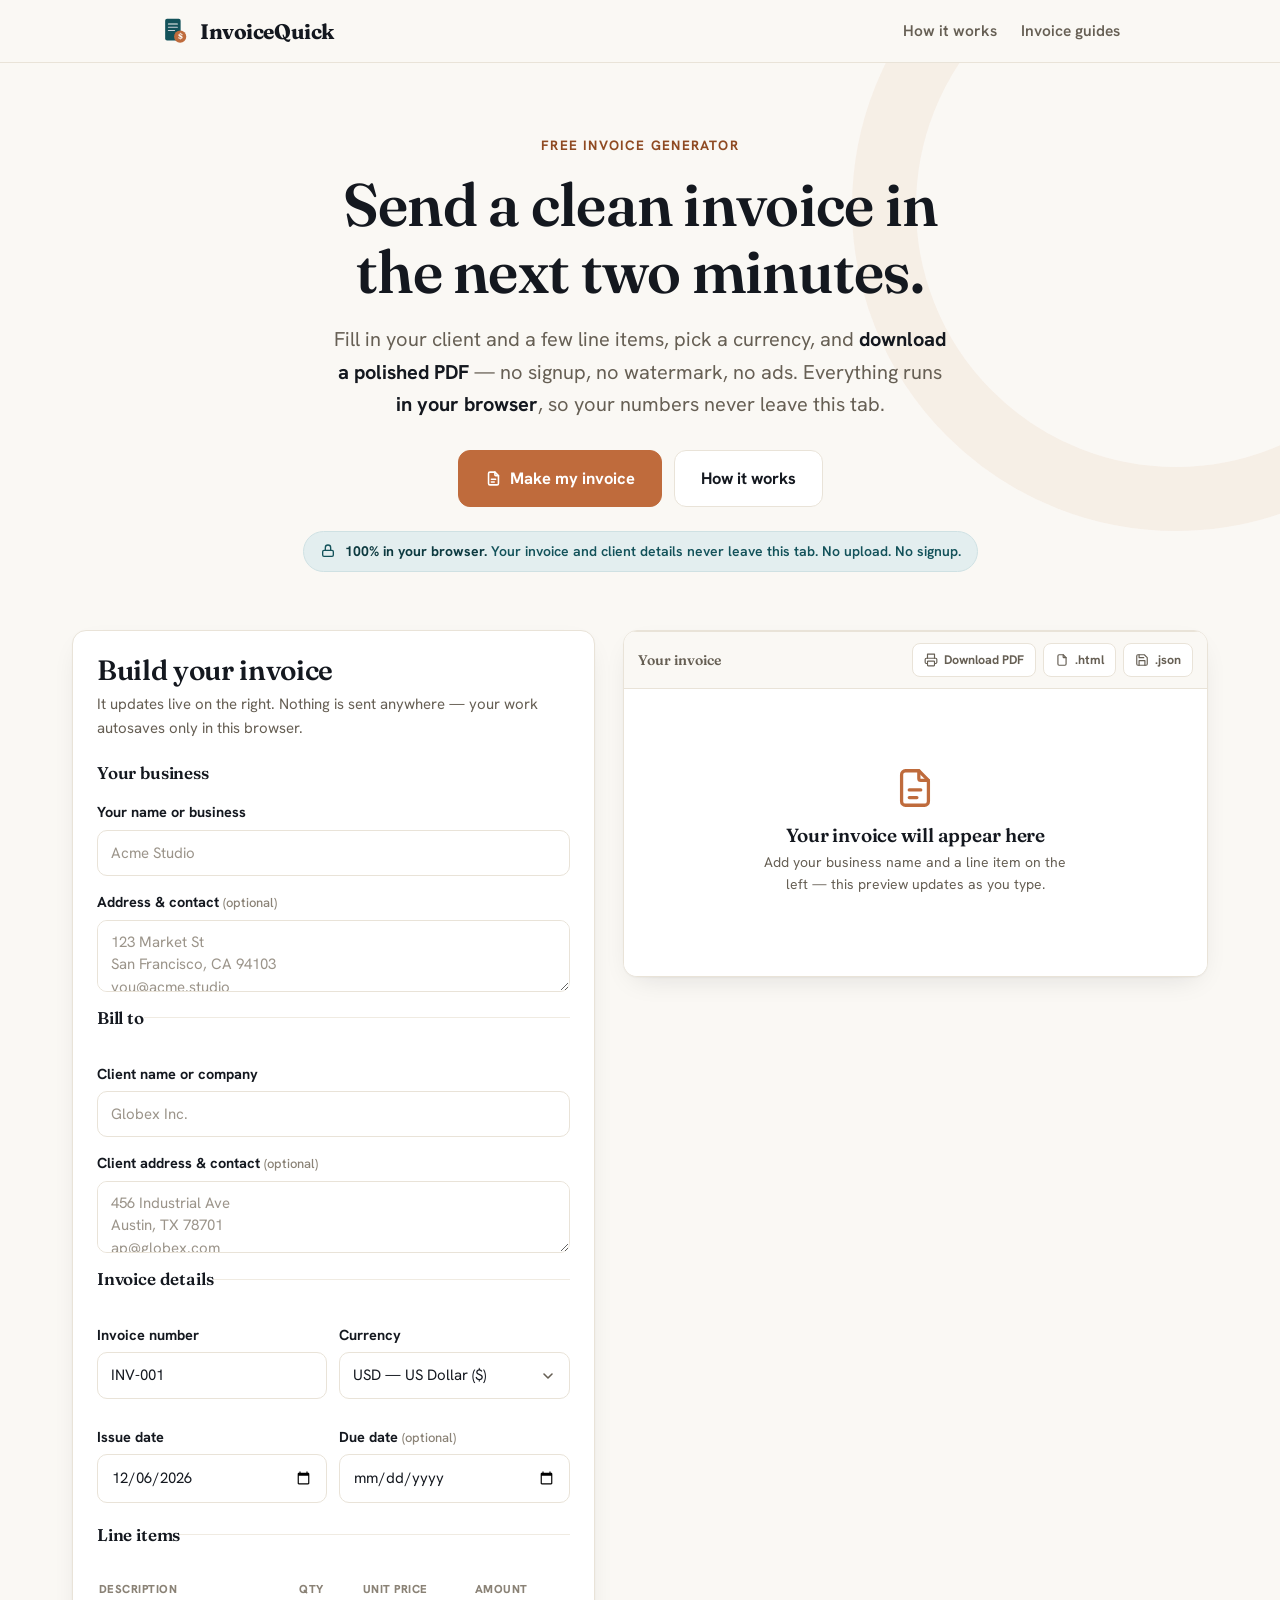
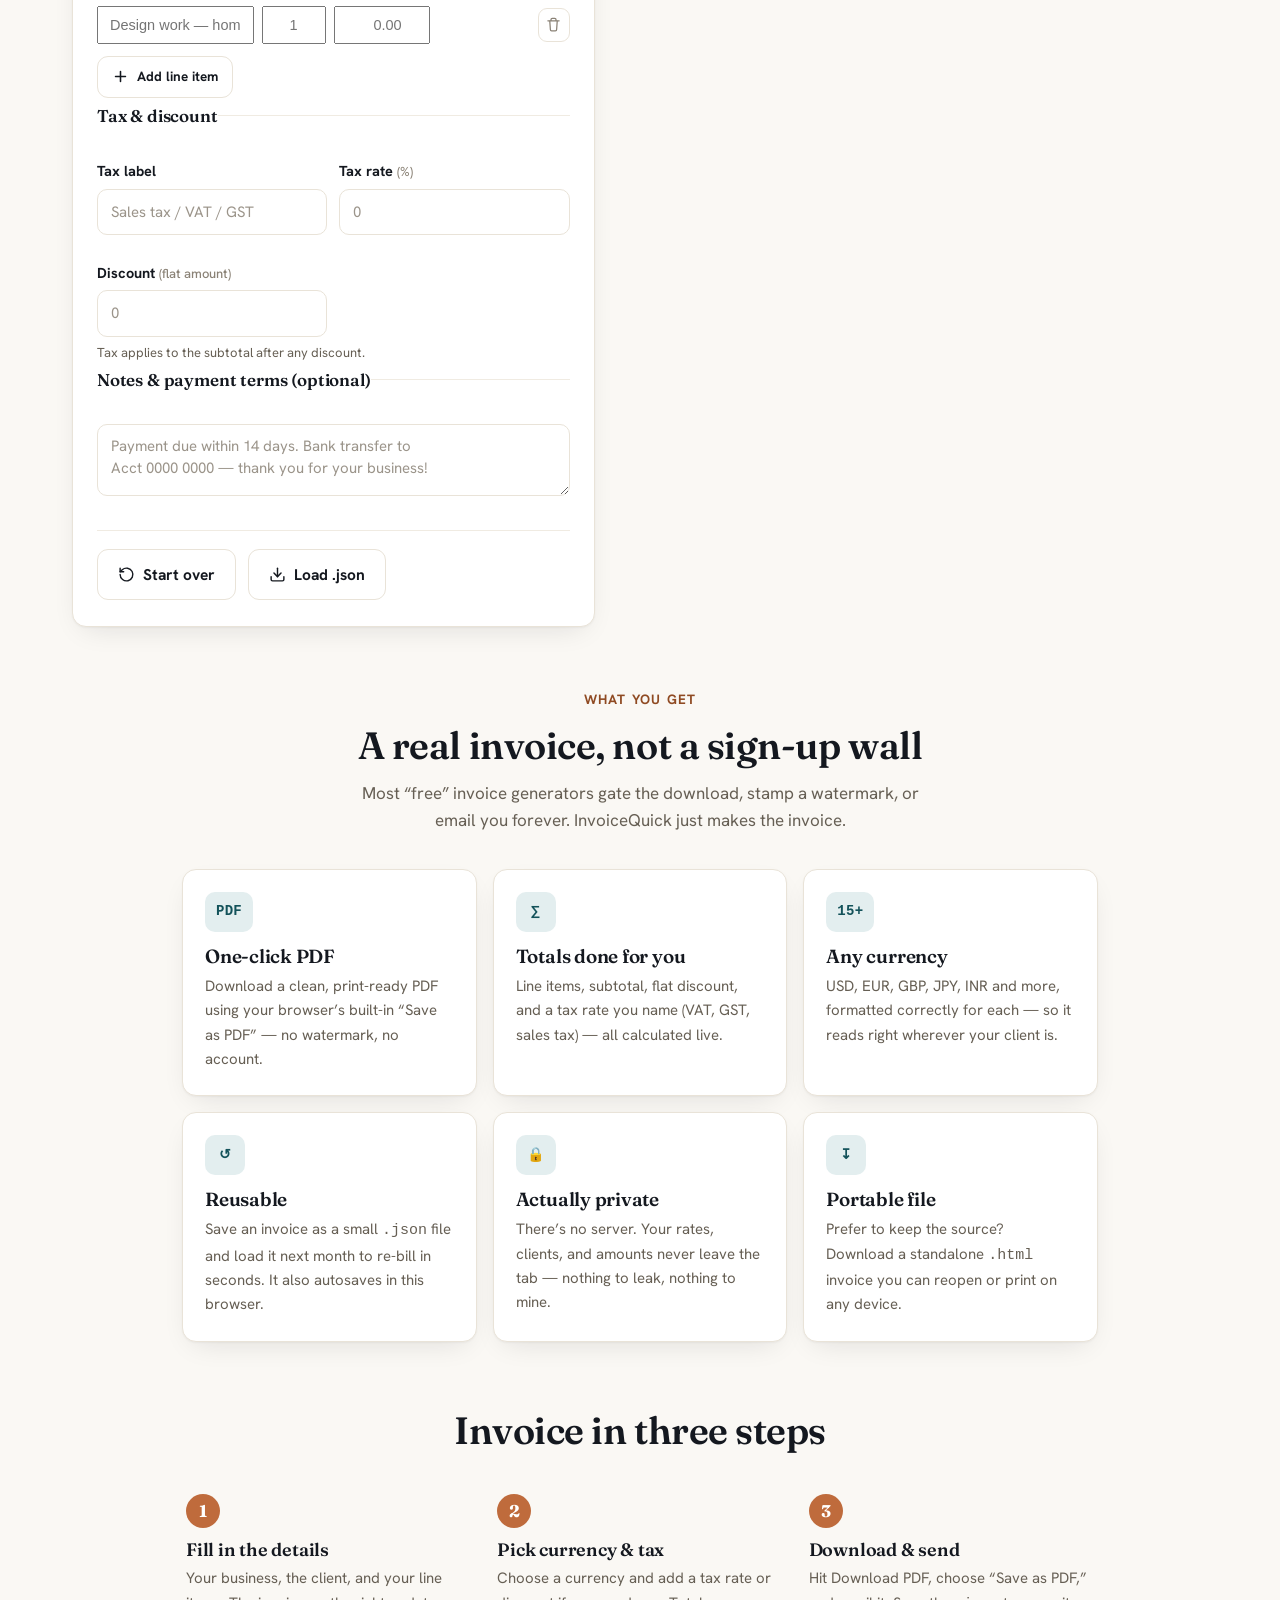
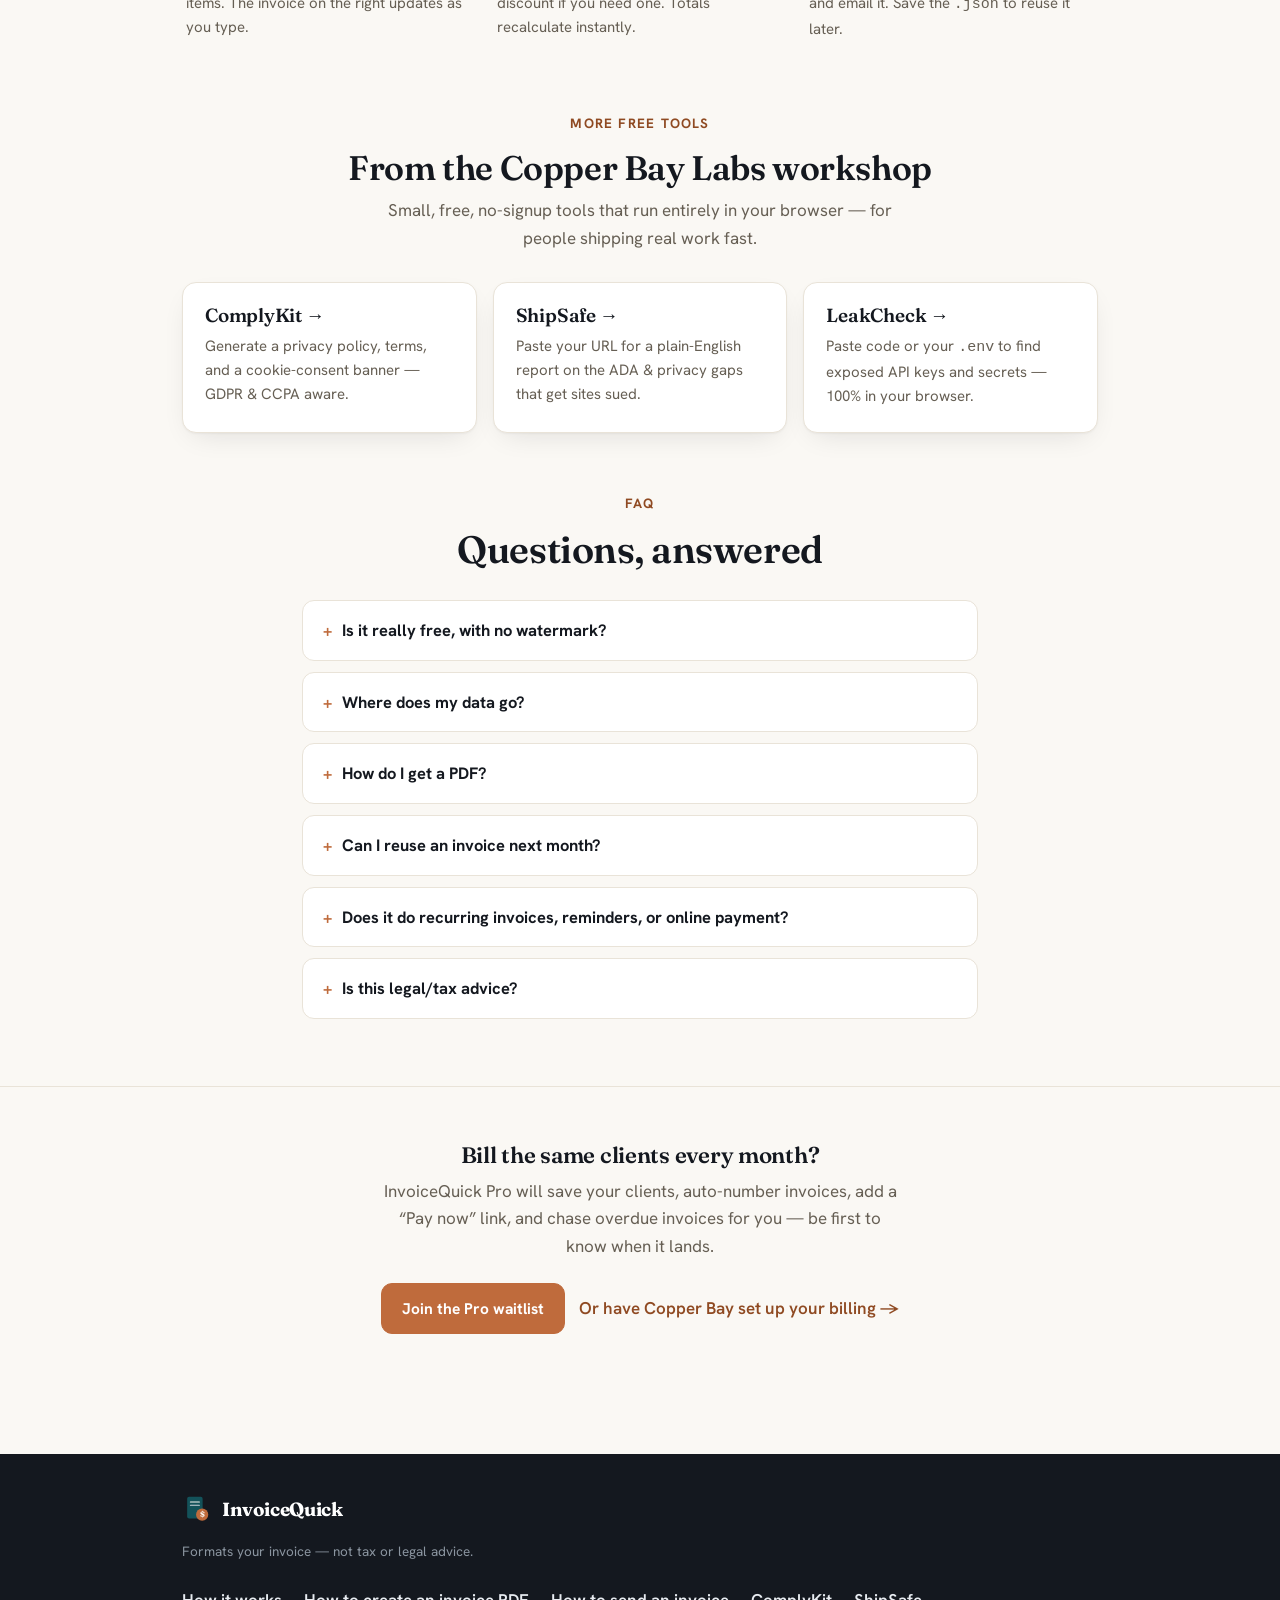
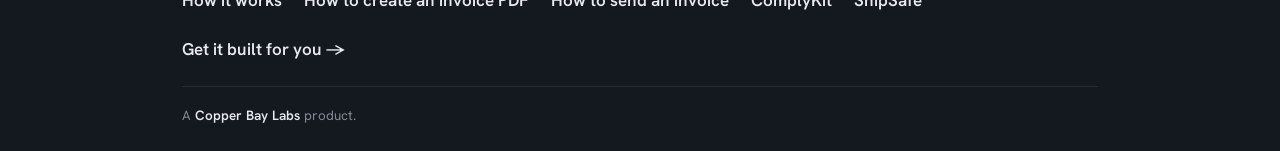
==== index.html @ 30098236 "Add guide: how to send a professional invoice by email Second InvoiceQuick guide targeting 'how to s" ====
<!doctype html>
<html lang="en">
<head>
<meta charset="utf-8">
<meta name="viewport" content="width=device-width, initial-scale=1">
<title>InvoiceQuick — free invoice generator, PDF in 10 seconds, no signup</title>
<meta name="description" content="Fill in your client and line items, pick a currency, and download a clean PDF invoice in seconds. 100% in your browser — no signup, no ads, nothing uploaded. Free.">
<link rel="canonical" href="https://labs.copperbaytech.com/invoicequick/">
<meta property="og:type" content="website">
<meta property="og:site_name" content="InvoiceQuick">
<meta property="og:title" content="InvoiceQuick — free invoice generator, PDF in seconds">
<meta property="og:description" content="Make a clean, professional invoice and download it as a PDF in seconds. Runs entirely in your browser — no signup, nothing uploaded. Free.">
<meta property="og:url" content="https://labs.copperbaytech.com/invoicequick/">
<meta property="og:image" content="https://labs.copperbaytech.com/invoicequick/og-image.png">
<meta property="og:image:width" content="1200">
<meta property="og:image:height" content="630">
<meta name="twitter:card" content="summary_large_image">
<meta name="theme-color" content="#faf8f4">
<link rel="icon" href="favicon.svg" type="image/svg+xml">
<link rel="apple-touch-icon" href="apple-touch-icon.png">
<link rel="preconnect" href="https://fonts.googleapis.com">
<link rel="preconnect" href="https://fonts.gstatic.com" crossorigin>
<link href="https://fonts.googleapis.com/css2?family=Fraunces:opsz,wght@9..144,500;9..144,600;9..144,700&family=Hanken+Grotesk:wght@400;500;600;700&display=swap" rel="stylesheet">
<script type="application/ld+json">
{"@context":"https://schema.org","@type":"WebApplication","name":"InvoiceQuick","applicationCategory":"BusinessApplication","operatingSystem":"Web","offers":{"@type":"Offer","price":"0","priceCurrency":"USD"},"description":"Free client-side invoice generator. Enter client and line items and download a clean PDF invoice in seconds. Runs entirely in the browser; nothing is uploaded.","publisher":{"@type":"Organization","name":"Copper Bay Labs","url":"https://copperbaytech.com"}}
</script>
<link rel="stylesheet" href="styles.css?v=1">
</head>
<body>
<a class="skip" href="#main">Skip to main content</a>

<header class="masthead" role="banner">
  <div class="wrap hdr-bar">
    <a class="brand" href="./" aria-label="InvoiceQuick — go to homepage">
      <svg class="mark" viewBox="0 0 64 64" aria-hidden="true">
        <rect x="11" y="6" width="33" height="46" rx="4" fill="#13525a"/>
        <line x1="18" y1="17" x2="37" y2="17" stroke="#faf8f4" stroke-width="2.4" stroke-linecap="round"/>
        <line x1="18" y1="24" x2="37" y2="24" stroke="#cbd2da" stroke-width="2.4" stroke-linecap="round"/>
        <line x1="18" y1="31" x2="31" y2="31" stroke="#cbd2da" stroke-width="2.4" stroke-linecap="round"/>
        <circle cx="43" cy="44" r="13" fill="#bf6b3c"/>
        <text x="43" y="49.4" font-family="Fraunces,Georgia,serif" font-size="17" font-weight="700" fill="#faf8f4" text-anchor="middle">$</text>
      </svg>
      <span class="wordmark">InvoiceQuick</span>
    </a>
    <nav class="nav" aria-label="Primary navigation">
      <a href="about.html">How it works</a>
      <a href="guides/create-free-invoice-pdf.html">Invoice guides</a>
    </nav>
  </div>
</header>

<main id="main">

  <section class="hero">
    <div class="wrap">
      <p class="eyebrow">Free invoice generator</p>
      <h1>Send a clean invoice in the next two minutes.</h1>
      <p class="lede">Fill in your client and a few line items, pick a currency, and <strong>download a polished PDF</strong> &mdash; no signup, no watermark, no ads. Everything runs <strong>in your browser</strong>, so your numbers never leave this tab.</p>
      <div class="btn-row">
        <a class="btn primary large" href="#builder">
          <svg viewBox="0 0 24 24" fill="none" stroke="currentColor" stroke-width="2.2" stroke-linecap="round" stroke-linejoin="round" aria-hidden="true"><path d="M14 3v4a1 1 0 0 0 1 1h4"/><path d="M17 21H7a2 2 0 0 1-2-2V5a2 2 0 0 1 2-2h7l5 5v11a2 2 0 0 1-2 2Z"/><path d="M9 13h6"/><path d="M9 17h4"/></svg>
          Make my invoice
        </a>
        <a class="btn large" href="about.html">How it works</a>
      </div>
      <p class="trust-badge">
        <svg viewBox="0 0 24 24" fill="none" stroke="currentColor" stroke-width="2" stroke-linecap="round" stroke-linejoin="round" aria-hidden="true"><rect x="4" y="11" width="16" height="9" rx="2"/><path d="M8 11V7a4 4 0 0 1 8 0v4"/></svg>
        <span><strong>100% in your browser.</strong> Your invoice and client details never leave this tab. No upload. No signup.</span>
      </p>
    </div>
  </section>

  <section class="builder" id="builder" tabindex="-1" aria-label="Invoice builder">
    <div class="wrap" style="max-width:1180px">
      <div class="builder-wrap">

        <!-- ---------- form ---------- -->
        <form class="quiz" id="invForm" autocomplete="on" novalidate>
          <div class="quiz-head">
            <h2 class="quiz-title">Build your invoice</h2>
            <p class="quiz-sub">It updates live on the right. Nothing is sent anywhere &mdash; your work autosaves only in this browser.</p>
          </div>

          <fieldset class="qz-group">
            <legend>Your business</legend>
            <div class="field">
              <label for="bizName">Your name or business</label>
              <input id="bizName" name="bizName" type="text" placeholder="Acme Studio" autocomplete="organization">
            </div>
            <div class="field">
              <label for="bizDetails">Address &amp; contact <span class="opt">(optional)</span></label>
              <textarea id="bizDetails" name="bizDetails" placeholder="123 Market St&#10;San Francisco, CA 94103&#10;you@acme.studio"></textarea>
            </div>
          </fieldset>

          <fieldset class="qz-group">
            <legend>Bill to</legend>
            <div class="field">
              <label for="clientName">Client name or company</label>
              <input id="clientName" name="clientName" type="text" placeholder="Globex Inc.">
            </div>
            <div class="field">
              <label for="clientDetails">Client address &amp; contact <span class="opt">(optional)</span></label>
              <textarea id="clientDetails" name="clientDetails" placeholder="456 Industrial Ave&#10;Austin, TX 78701&#10;ap@globex.com"></textarea>
            </div>
          </fieldset>

          <fieldset class="qz-group">
            <legend>Invoice details</legend>
            <div class="two-col">
              <div class="field">
                <label for="invNumber">Invoice number</label>
                <input id="invNumber" name="invNumber" type="text" placeholder="INV-001">
              </div>
              <div class="field">
                <label for="currency">Currency</label>
                <select id="currency" name="currency">
                  <option value="USD">USD &mdash; US Dollar ($)</option>
                  <option value="EUR">EUR &mdash; Euro (&euro;)</option>
                  <option value="GBP">GBP &mdash; British Pound (&pound;)</option>
                  <option value="CAD">CAD &mdash; Canadian Dollar ($)</option>
                  <option value="AUD">AUD &mdash; Australian Dollar ($)</option>
                  <option value="NZD">NZD &mdash; NZ Dollar ($)</option>
                  <option value="JPY">JPY &mdash; Japanese Yen (&yen;)</option>
                  <option value="INR">INR &mdash; Indian Rupee (&#8377;)</option>
                  <option value="SGD">SGD &mdash; Singapore Dollar ($)</option>
                  <option value="CHF">CHF &mdash; Swiss Franc</option>
                  <option value="SEK">SEK &mdash; Swedish Krona</option>
                  <option value="ZAR">ZAR &mdash; South African Rand</option>
                  <option value="BRL">BRL &mdash; Brazilian Real (R$)</option>
                  <option value="MXN">MXN &mdash; Mexican Peso ($)</option>
                  <option value="AED">AED &mdash; UAE Dirham</option>
                </select>
              </div>
              <div class="field">
                <label for="issueDate">Issue date</label>
                <input id="issueDate" name="issueDate" type="date">
              </div>
              <div class="field">
                <label for="dueDate">Due date <span class="opt">(optional)</span></label>
                <input id="dueDate" name="dueDate" type="date">
              </div>
            </div>
          </fieldset>

          <fieldset class="qz-group">
            <legend>Line items</legend>
            <div class="items" id="items">
              <div class="items-head" aria-hidden="true">
                <span>Description</span>
                <span class="ih-right">Qty</span>
                <span class="ih-right">Unit price</span>
                <span class="ih-right">Amount</span>
                <span></span>
              </div>
              <!-- rows injected by app.js -->
            </div>
            <button type="button" class="btn add-row" id="addItem">
              <svg viewBox="0 0 24 24" fill="none" stroke="currentColor" stroke-width="2.2" stroke-linecap="round" stroke-linejoin="round" aria-hidden="true"><path d="M12 5v14M5 12h14"/></svg>
              Add line item
            </button>
          </fieldset>

          <fieldset class="qz-group">
            <legend>Tax &amp; discount</legend>
            <div class="two-col">
              <div class="field">
                <label for="taxLabel">Tax label</label>
                <input id="taxLabel" name="taxLabel" type="text" placeholder="Sales tax / VAT / GST">
              </div>
              <div class="field">
                <label for="taxRate">Tax rate <span class="opt">(%)</span></label>
                <input id="taxRate" name="taxRate" type="number" inputmode="decimal" min="0" max="100" step="0.01" placeholder="0">
              </div>
              <div class="field">
                <label for="discount">Discount <span class="opt">(flat amount)</span></label>
                <input id="discount" name="discount" type="number" inputmode="decimal" min="0" step="0.01" placeholder="0">
              </div>
            </div>
            <p class="field-hint">Tax applies to the subtotal after any discount.</p>
          </fieldset>

          <fieldset class="qz-group">
            <legend>Notes &amp; payment terms <span class="opt">(optional)</span></legend>
            <div class="field">
              <textarea id="notes" name="notes" placeholder="Payment due within 14 days. Bank transfer to&#10;Acct 0000 0000 &mdash; thank you for your business!"></textarea>
            </div>
          </fieldset>

          <div class="quiz-actions">
            <button type="button" class="btn ghost" id="btnReset">
              <svg viewBox="0 0 24 24" fill="none" stroke="currentColor" stroke-width="2" stroke-linecap="round" stroke-linejoin="round" aria-hidden="true"><path d="M3 12a9 9 0 1 0 3-6.7L3 8"/><path d="M3 3v5h5"/></svg>
              Start over
            </button>
            <button type="button" class="btn" id="btnLoad">
              <svg viewBox="0 0 24 24" fill="none" stroke="currentColor" stroke-width="2" stroke-linecap="round" stroke-linejoin="round" aria-hidden="true"><path d="M21 15v4a2 2 0 0 1-2 2H5a2 2 0 0 1-2-2v-4"/><path d="M7 10l5 5 5-5"/><path d="M12 15V3"/></svg>
              Load .json
            </button>
            <input id="loadFile" type="file" accept="application/json,.json" hidden>
          </div>
        </form>

        <!-- ---------- live preview ---------- -->
        <div class="preview" aria-label="Invoice preview">
          <div class="preview-stick">
            <div class="export-bar">
              <span class="export-label">Your invoice</span>
              <div class="export-btns">
                <button type="button" class="exp-btn" id="btnPrint" title="Opens your browser's print dialog — choose &ldquo;Save as PDF&rdquo;.">
                  <svg viewBox="0 0 24 24" fill="none" stroke="currentColor" stroke-width="2" stroke-linecap="round" stroke-linejoin="round" aria-hidden="true"><path d="M6 9V2h12v7"/><path d="M6 18H4a2 2 0 0 1-2-2v-5a2 2 0 0 1 2-2h16a2 2 0 0 1 2 2v5a2 2 0 0 1-2 2h-2"/><rect x="6" y="14" width="12" height="8" rx="1"/></svg>
                  <span class="exp-default">Download PDF</span>
                </button>
                <button type="button" class="exp-btn" id="btnHtml">
                  <svg viewBox="0 0 24 24" fill="none" stroke="currentColor" stroke-width="2" stroke-linecap="round" stroke-linejoin="round" aria-hidden="true"><path d="M14 3v4a1 1 0 0 0 1 1h4"/><path d="M17 21H7a2 2 0 0 1-2-2V5a2 2 0 0 1 2-2h7l5 5v11a2 2 0 0 1-2 2Z"/></svg>
                  <span class="exp-default">.html</span><span class="exp-done">Saved &#10003;</span>
                </button>
                <button type="button" class="exp-btn" id="btnSave">
                  <svg viewBox="0 0 24 24" fill="none" stroke="currentColor" stroke-width="2" stroke-linecap="round" stroke-linejoin="round" aria-hidden="true"><path d="M19 21H5a2 2 0 0 1-2-2V5a2 2 0 0 1 2-2h11l5 5v11a2 2 0 0 1-2 2Z"/><path d="M17 21v-8H7v8M7 3v5h8"/></svg>
                  <span class="exp-default">.json</span><span class="exp-done">Saved &#10003;</span>
                </button>
              </div>
            </div>
          </div>
          <div class="preview-body">
            <article class="invoice-doc" id="invoice" aria-live="polite">
              <!-- rendered by app.js -->
            </article>
          </div>
        </div>

      </div>
    </div>
  </section>

  <section class="detect">
    <div class="wrap">
      <p class="eyebrow">What you get</p>
      <h2 class="detect-title">A real invoice, not a sign-up wall</h2>
      <p class="detect-sub">Most &ldquo;free&rdquo; invoice generators gate the download, stamp a watermark, or email you forever. InvoiceQuick just makes the invoice.</p>
      <div class="detect-grid">
        <div class="feature">
          <span class="feat-icon">PDF</span>
          <h3>One-click PDF</h3>
          <p>Download a clean, print-ready PDF using your browser&rsquo;s built-in &ldquo;Save as PDF&rdquo; &mdash; no watermark, no account.</p>
        </div>
        <div class="feature">
          <span class="feat-icon">&sum;</span>
          <h3>Totals done for you</h3>
          <p>Line items, subtotal, flat discount, and a tax rate you name (VAT, GST, sales tax) &mdash; all calculated live.</p>
        </div>
        <div class="feature">
          <span class="feat-icon">15+</span>
          <h3>Any currency</h3>
          <p>USD, EUR, GBP, JPY, INR and more, formatted correctly for each &mdash; so it reads right wherever your client is.</p>
        </div>
        <div class="feature">
          <span class="feat-icon">&#8634;</span>
          <h3>Reusable</h3>
          <p>Save an invoice as a small <code>.json</code> file and load it next month to re-bill in seconds. It also autosaves in this browser.</p>
        </div>
        <div class="feature">
          <span class="feat-icon">&#128274;</span>
          <h3>Actually private</h3>
          <p>There&rsquo;s no server. Your rates, clients, and amounts never leave the tab &mdash; nothing to leak, nothing to mine.</p>
        </div>
        <div class="feature">
          <span class="feat-icon">&#8615;</span>
          <h3>Portable file</h3>
          <p>Prefer to keep the source? Download a standalone <code>.html</code> invoice you can reopen or print on any device.</p>
        </div>
      </div>
    </div>
  </section>

  <section class="steps">
    <div class="wrap">
      <h2 class="steps-title">Invoice in three steps</h2>
      <div class="step-grid">
        <div class="step">
          <span class="step-num">1</span>
          <h3>Fill in the details</h3>
          <p>Your business, the client, and your line items. The invoice on the right updates as you type.</p>
        </div>
        <div class="step">
          <span class="step-num">2</span>
          <h3>Pick currency &amp; tax</h3>
          <p>Choose a currency and add a tax rate or discount if you need one. Totals recalculate instantly.</p>
        </div>
        <div class="step">
          <span class="step-num">3</span>
          <h3>Download &amp; send</h3>
          <p>Hit Download PDF, choose &ldquo;Save as PDF,&rdquo; and email it. Save the <code>.json</code> to reuse it later.</p>
        </div>
      </div>
    </div>
  </section>

  <section class="suite">
    <div class="wrap">
      <p class="eyebrow">More free tools</p>
      <h2 class="suite-title">From the Copper Bay Labs workshop</h2>
      <p class="suite-sub">Small, free, no-signup tools that run entirely in your browser &mdash; for people shipping real work fast.</p>
      <div class="suite-grid">
        <div class="feature">
          <h3><a href="https://labs.copperbaytech.com/complykit/" target="_blank" rel="noopener noreferrer">ComplyKit &rarr;</a></h3>
          <p>Generate a privacy policy, terms, and a cookie-consent banner &mdash; GDPR &amp; CCPA aware.</p>
        </div>
        <div class="feature">
          <h3><a href="https://labs.copperbaytech.com/shipsafe/" target="_blank" rel="noopener noreferrer">ShipSafe &rarr;</a></h3>
          <p>Paste your URL for a plain-English report on the ADA &amp; privacy gaps that get sites sued.</p>
        </div>
        <div class="feature">
          <h3><a href="https://labs.copperbaytech.com/leakcheck/" target="_blank" rel="noopener noreferrer">LeakCheck &rarr;</a></h3>
          <p>Paste code or your <code>.env</code> to find exposed API keys and secrets &mdash; 100% in your browser.</p>
        </div>
      </div>
    </div>
  </section>

  <section class="faq">
    <div class="wrap narrow">
      <p class="eyebrow">FAQ</p>
      <h2 class="faq-title">Questions, answered</h2>
      <details>
        <summary>Is it really free, with no watermark?</summary>
        <p>Yes. There&rsquo;s no signup, no watermark on the invoice, no ads, and no &ldquo;upgrade to download.&rdquo; InvoiceQuick is a free tool from Copper Bay Labs.</p>
      </details>
      <details>
        <summary>Where does my data go?</summary>
        <p>Nowhere. There is no InvoiceQuick server. Everything you type stays in your browser tab; your work autosaves only to this browser&rsquo;s local storage. Clearing your browser data or using a private window wipes it.</p>
      </details>
      <details>
        <summary>How do I get a PDF?</summary>
        <p>Click <strong>Download PDF</strong>. Your browser&rsquo;s print dialog opens with just the invoice on the page &mdash; choose <strong>&ldquo;Save as PDF&rdquo;</strong> as the destination. This uses your browser&rsquo;s native PDF export, so it works offline and needs no plugin. See the <a href="guides/create-free-invoice-pdf.html">full invoice guide</a> for what to include, and the <a href="guides/send-invoice-email.html">invoice email guide</a> for subject lines, templates, and follow-up cadences.</p>
      </details>
      <details>
        <summary>Can I reuse an invoice next month?</summary>
        <p>Yes &mdash; click <strong>.json</strong> to save the invoice as a small file, then <strong>Load .json</strong> later to bring it all back. Bump the invoice number and date and you&rsquo;re done.</p>
      </details>
      <details>
        <summary>Does it do recurring invoices, reminders, or online payment?</summary>
        <p>Not in the free tool &mdash; it&rsquo;s a fast one-off generator by design. Automatic numbering, saved clients, payment links, and reminders are on the roadmap for InvoiceQuick Pro; there&rsquo;s a waitlist at the bottom of the page.</p>
      </details>
      <details>
        <summary>Is this legal/tax advice?</summary>
        <p>No. InvoiceQuick formats the invoice; it doesn&rsquo;t determine what tax rate you owe or what your invoice must legally include in your country. Check your local requirements (and the right tax rate) yourself.</p>
      </details>
    </div>
  </section>

</main>

<section class="upsell" aria-labelledby="upsell-h" style="border-top:1px solid var(--line,#e7e1d8);padding:3.5rem 0;text-align:center">
  <div class="wrap">
    <h2 id="upsell-h" style="margin:0 0 .6rem;font-size:1.4rem">Bill the same clients every month?</h2>
    <p style="max-width:52ch;margin:0 auto 1.4rem;color:var(--muted,#665f54)">InvoiceQuick Pro will save your clients, auto-number invoices, add a &ldquo;Pay now&rdquo; link, and chase overdue invoices for you &mdash; be first to know when it lands.</p>
    <div style="display:flex;gap:.85rem;justify-content:center;flex-wrap:wrap;align-items:center">
      <a class="btn primary" href="mailto:contact@copperbaytech.com?subject=InvoiceQuick%20Pro%20waitlist&amp;body=I%27d%20use%20saved%20clients%2C%20auto-numbering%2C%20and%20payment%20links.%20Notify%20me%20at%20launch.">Join the Pro waitlist</a>
      <a href="https://copperbaytech.com" target="_blank" rel="noopener noreferrer" style="font-weight:600">Or have Copper Bay set up your billing <span aria-hidden="true">&rarr;</span></a>
    </div>
  </div>
</section>

<footer class="footer" role="contentinfo">
  <div class="wrap foot">
    <div>
      <a class="brand small" href="./" aria-label="InvoiceQuick — homepage">
        <svg class="mark" viewBox="0 0 64 64" aria-hidden="true">
          <rect x="11" y="6" width="33" height="46" rx="4" fill="#13525a"/>
          <line x1="18" y1="17" x2="37" y2="17" stroke="#faf8f4" stroke-width="2.4" stroke-linecap="round"/>
          <line x1="18" y1="24" x2="37" y2="24" stroke="#cbd2da" stroke-width="2.4" stroke-linecap="round"/>
          <circle cx="43" cy="44" r="13" fill="#bf6b3c"/>
          <text x="43" y="49.4" font-family="Fraunces,Georgia,serif" font-size="17" font-weight="700" fill="#faf8f4" text-anchor="middle">$</text>
        </svg>
        <span class="wordmark">InvoiceQuick</span>
      </a>
      <p class="fine">Formats your invoice &mdash; not tax or legal advice.</p>
    </div>
    <nav class="foot-nav" aria-label="Footer navigation">
      <a href="about.html">How it works</a>
      <a href="guides/create-free-invoice-pdf.html">How to create an invoice PDF</a>
      <a href="guides/send-invoice-email.html">How to send an invoice</a>
      <a href="https://labs.copperbaytech.com/complykit/" target="_blank" rel="noopener noreferrer">ComplyKit</a>
      <a href="https://labs.copperbaytech.com/shipsafe/" target="_blank" rel="noopener noreferrer">ShipSafe</a>
      <a href="https://copperbaytech.com" target="_blank" rel="noopener noreferrer">Get it built for you &rarr;</a>
    </nav>
  </div>
  <div class="wrap">
    <p class="madeby">A <a href="https://copperbaytech.com" target="_blank" rel="noopener noreferrer">Copper Bay Labs</a> product.</p>
  </div>
</footer>

<script src="app.js?v=1"></script>
</body>
</html>
---- styles.css ----
/* ==========================================================================
   InvoiceQuick — A Copper Bay Labs product
   Standalone stylesheet (no @import). Shares the Copper Bay Labs design system
   with ComplyKit / LeakCheck / DepCheck for suite cohesion: Fraunces + Hanken
   Grotesk, copper #bf6b3c primary action, bay/teal #13525a accent, paper bg.
   Fonts loaded via Google Fonts <link> in <head>.

   InvoiceQuick is a client-side invoice generator: a form (.quiz) feeds a live
   invoice preview (.invoice-doc) that totals line items and exports to PDF
   (print), standalone HTML, or a reusable .json. Invoice-specific + print
   rules live at the bottom of this file.
   ========================================================================== */

:root{
  --ink:#14181f; --paper:#faf8f4; --surface:#fff; --line:#e9e3d8; --line-2:#f0ebe2;
  --muted:#665f54; --muted-2:#8a8276;
  --copper:#bf6b3c; --copper-deep:#8f4a22; --copper-tint:#f6ebe2;
  --bay:#13525a; --bay-deep:#0d3a40; --bay-tint:#e3eeef;
  --pass:#2f7d52; --pass-bg:#e8f3ec; --warn:#a9711a; --warn-bg:#f9f0dd; --fail:#bb392b; --fail-bg:#f9e7e4;
  --high:#d2691e; --high-bg:#f7e9dc;
  --shadow:0 1px 2px rgba(20,24,31,.04), 0 10px 30px -12px rgba(20,24,31,.14);
  --shadow-lift:0 2px 6px rgba(20,24,31,.06), 0 16px 40px -16px rgba(20,24,31,.18);
  --r:14px;
  --mono:ui-monospace,"SF Mono",SFMono-Regular,"Cascadia Code","JetBrains Mono",Menlo,Consolas,"Liberation Mono",monospace;
  --transition-fast:.15s ease;
  --transition-med:.22s ease;
}
*{box-sizing:border-box}
html{scroll-behavior:smooth}
@media (prefers-reduced-motion:reduce){html{scroll-behavior:auto} *{animation-duration:.001ms!important;transition-duration:.001ms!important}}
body{margin:0;background:var(--paper);color:var(--ink);font:17px/1.62 "Hanken Grotesk",ui-sans-serif,system-ui,-apple-system,"Segoe UI",Roboto,sans-serif;-webkit-font-smoothing:antialiased;overflow-x:clip}
.wrap{max-width:960px;margin:0 auto;padding:0 22px}
.wrap.narrow{max-width:720px}
h1,h2,h3{font-family:"Fraunces",Georgia,serif;font-weight:600;line-height:1.12;letter-spacing:-.012em;margin:0}
a{color:var(--copper-deep);text-decoration:none}
a:hover{text-decoration:underline;text-underline-offset:3px}
em{font-style:italic;color:var(--copper-deep)}
strong{font-weight:700}
:focus-visible{outline:3px solid var(--bay);outline-offset:2px;border-radius:4px}
.sr-only{position:absolute;width:1px;height:1px;padding:0;margin:-1px;overflow:hidden;clip:rect(0 0 0 0);white-space:nowrap;border:0}
.skip{position:absolute;left:-999px;top:8px;background:var(--ink);color:#fff;padding:10px 16px;border-radius:8px;z-index:50;font-weight:600;letter-spacing:.01em}
.skip:focus{left:12px}

/* masthead */
.masthead{background:var(--paper);border-bottom:1px solid var(--line);position:relative;z-index:30}
.hdr-bar,.masthead .bar{display:flex;align-items:center;justify-content:space-between;gap:14px;min-height:62px;padding:9px 0}
.brand{display:inline-flex;align-items:center;gap:10px;color:var(--ink)}
.brand:hover{text-decoration:none}
.mark{width:30px;height:30px;flex:0 0 auto}
.wordmark{font-family:"Fraunces",serif;font-weight:700;font-size:21px;letter-spacing:-.02em}
.nav{display:flex;gap:24px}
.nav a{color:var(--muted);font-weight:600;font-size:15.5px;transition:color var(--transition-fast)}
.nav a:hover{color:var(--ink);text-decoration:none}

/* hero */
.hero{padding:72px 0 40px;position:relative;overflow:hidden;text-align:center}
.hero::before{content:"";position:absolute;width:520px;height:520px;border:64px solid var(--copper-tint);border-radius:50%;right:-220px;top:-180px;z-index:0;opacity:.7;pointer-events:none}
.hero .wrap{position:relative;z-index:1}
.eyebrow{color:var(--copper-deep);font-weight:700;font-size:13.5px;letter-spacing:.09em;text-transform:uppercase;margin:0 0 14px}
.hero h1{font-size:clamp(34px,6vw,60px);max-width:16ch;margin:0 auto 18px}
.lede{max-width:620px;margin:0 auto 30px;color:var(--muted);font-size:clamp(17px,2.3vw,20px)}
.lede strong{color:var(--ink)}
.lede code,code.inline{font-family:var(--mono);font-size:.88em;background:var(--line-2);padding:2px 6px;border-radius:5px;color:#2c2f36}

/* primary button */
.btn{padding:12px 20px;font:inherit;font-size:15.5px;font-weight:700;border-radius:11px;cursor:pointer;border:1.5px solid var(--line);background:var(--surface);color:var(--ink);display:inline-flex;align-items:center;justify-content:center;gap:8px;transition:border-color var(--transition-fast),background var(--transition-fast),box-shadow var(--transition-fast),transform var(--transition-fast);text-decoration:none}
.btn:hover{border-color:var(--bay);text-decoration:none;background:var(--bay-tint)}
.btn:focus-visible{outline:3px solid var(--bay);outline-offset:2px}
.btn:active{transform:translateY(1px)}
.btn.primary{background:var(--copper);color:#fff;border-color:var(--copper)}
.btn.primary:hover{background:var(--copper-deep);border-color:var(--copper-deep);box-shadow:var(--shadow-lift)}
.btn.large{padding:14px 26px;font-size:16.5px;border-radius:12px}
.btn svg{width:17px;height:17px}
.btn[disabled],.btn:disabled{opacity:.55;cursor:not-allowed;transform:none}
.btn.ghost{background:transparent;border-color:var(--line)}
.btn-row{display:flex;gap:12px;flex-wrap:wrap;justify-content:center;margin-bottom:8px}

/* trust badge */
.trust-badge{display:inline-flex;align-items:center;gap:9px;margin:16px auto 0;padding:8px 16px;background:var(--bay-tint);border:1px solid #cfe1e3;border-radius:999px;color:var(--bay);font-size:14px;font-weight:600;max-width:max-content}
.trust-badge svg{width:16px;height:16px;flex:0 0 auto;color:var(--bay)}
.trust-badge strong{color:var(--bay-deep)}

/* ==========================================================================
   ComplyKit: builder layout — questionnaire + sticky preview, two columns
   ========================================================================== */
.builder{padding:18px 0 8px;scroll-margin-top:14px}
.builder:focus{outline:none}
.builder-wrap{display:grid;grid-template-columns:minmax(0,1fr) minmax(0,1.12fr);gap:28px;align-items:start;max-width:1180px}

/* ---- questionnaire ---- */
.quiz{background:var(--surface);border:1px solid var(--line);border-radius:var(--r);box-shadow:var(--shadow);padding:24px 24px 26px}
.quiz-head{margin:0 0 18px}
.quiz-title{font-size:clamp(22px,3vw,28px);margin:0 0 6px}
.quiz-sub{color:var(--muted);font-size:15px;margin:0}
.qz-group{border:0;border-top:1px solid var(--line-2);margin:0;padding:20px 0 4px}
.qz-group:first-of-type{border-top:0;padding-top:4px}
.qz-group legend{font-family:"Fraunces",serif;font-weight:600;font-size:17px;letter-spacing:-.01em;color:var(--ink);padding:0;margin:0 0 10px}
.group-hint{margin:-4px 0 14px}

.field{margin:0 0 14px}
.field:last-child{margin-bottom:0}
.field label{display:block;font-weight:700;font-size:14.5px;margin:0 0 6px;color:var(--ink)}
.field .opt{font-weight:500;color:var(--muted-2);font-size:13px}
.field input,.field select{width:100%;font:inherit;font-size:15px;color:var(--ink);background:var(--surface);border:1.5px solid var(--line);border-radius:10px;padding:10px 13px;transition:border-color var(--transition-fast),box-shadow var(--transition-fast)}
.field input::placeholder{color:var(--muted-2);opacity:.85}
.field input:focus,.field select:focus{outline:none;border-color:var(--bay);box-shadow:0 0 0 3px rgba(19,82,90,.13)}
.field select{appearance:none;background-image:url("data:image/svg+xml,%3Csvg xmlns='http://www.w3.org/2000/svg' width='16' height='16' viewBox='0 0 24 24' fill='none' stroke='%23665f54' stroke-width='2.4' stroke-linecap='round' stroke-linejoin='round'%3E%3Cpolyline points='6 9 12 15 18 9'/%3E%3C/svg%3E");background-repeat:no-repeat;background-position:right 13px center;padding-right:38px;cursor:pointer}
.field-hint{color:var(--muted);font-size:13px;margin:6px 0 0;line-height:1.5}

/* toggle switches (data collected) */
.toggle-grid{display:grid;grid-template-columns:1fr;gap:10px}
.toggle{display:flex;align-items:center;gap:12px;cursor:pointer;padding:11px 14px;border:1.5px solid var(--line);border-radius:11px;background:var(--surface);transition:border-color var(--transition-fast),background var(--transition-fast)}
.toggle:hover{border-color:var(--bay)}
.toggle input{position:absolute;opacity:0;width:1px;height:1px}
.tg-box{position:relative;flex:0 0 auto;width:40px;height:23px;border-radius:999px;background:var(--line);border:1px solid var(--line);transition:background var(--transition-fast)}
.tg-box::after{content:"";position:absolute;top:2px;left:2px;width:17px;height:17px;border-radius:50%;background:#fff;box-shadow:0 1px 2px rgba(20,24,31,.25);transition:transform var(--transition-fast)}
.toggle input:checked~.tg-box{background:var(--copper);border-color:var(--copper)}
.toggle input:checked~.tg-box::after{transform:translateX(17px)}
.toggle input:focus-visible~.tg-box{outline:3px solid var(--bay);outline-offset:2px}
.toggle input:checked~.tg-text .tg-name{color:var(--copper-deep)}
.tg-text{display:flex;flex-direction:column;gap:1px;line-height:1.3}
.tg-name{font-weight:700;font-size:14.5px;color:var(--ink)}
.tg-desc{font-size:12.5px;color:var(--muted-2)}

/* checkboxes (third parties, regions) */
.check-grid{display:grid;grid-template-columns:repeat(auto-fit,minmax(180px,1fr));gap:10px}
.check{display:flex;align-items:center;gap:10px;cursor:pointer;padding:11px 13px;border:1.5px solid var(--line);border-radius:11px;background:var(--surface);font-size:14.5px;font-weight:600;color:var(--ink);transition:border-color var(--transition-fast),background var(--transition-fast)}
.check:hover{border-color:var(--bay)}
.check input{position:absolute;opacity:0;width:1px;height:1px}
.ck-box{position:relative;flex:0 0 auto;width:20px;height:20px;border-radius:6px;border:1.5px solid var(--line-2);background:var(--surface);transition:background var(--transition-fast),border-color var(--transition-fast)}
.ck-box::after{content:"";position:absolute;top:2px;left:6px;width:5px;height:10px;border:solid #fff;border-width:0 2.5px 2.5px 0;transform:rotate(45deg) scale(0);transition:transform var(--transition-fast)}
.check input:checked~.ck-box{background:var(--copper);border-color:var(--copper)}
.check input:checked~.ck-box::after{transform:rotate(45deg) scale(1)}
.check input:focus-visible~.ck-box{outline:3px solid var(--bay);outline-offset:2px}
.check input:checked~span:last-child{color:var(--copper-deep)}
.ck-tag{display:inline-block;font-family:var(--mono);font-size:10.5px;font-weight:700;letter-spacing:.03em;color:var(--bay);background:var(--bay-tint);border:1px solid #cfe1e3;border-radius:5px;padding:1px 6px;margin-left:4px;vertical-align:middle}

.quiz-actions{display:flex;gap:12px;flex-wrap:wrap;margin:22px 0 0;padding-top:18px;border-top:1px solid var(--line-2)}

/* in-form disclaimer */
.quiz-disclaimer{display:flex;align-items:flex-start;gap:11px;margin:18px 0 0;padding:13px 15px;background:var(--warn-bg);border:1px solid #ecd9b3;border-radius:11px;color:#6b5012;font-size:13.5px;line-height:1.5}
.quiz-disclaimer svg{width:19px;height:19px;flex:0 0 auto;color:var(--warn);margin-top:1px}
.quiz-disclaimer strong{color:#5a4310}

/* ==========================================================================
   ComplyKit: preview pane with tabs + export bar
   ========================================================================== */
.preview{background:var(--surface);border:1px solid var(--line);border-radius:var(--r);box-shadow:var(--shadow);overflow:hidden;position:sticky;top:14px;display:flex;flex-direction:column;max-height:calc(100vh - 28px)}
.preview-stick{flex:0 0 auto;background:var(--paper);border-bottom:1px solid var(--line)}

/* tabs */
.tabs{display:flex;gap:2px;padding:8px 8px 0;flex-wrap:wrap}
.tab{appearance:none;font:inherit;font-size:13.5px;font-weight:700;color:var(--muted);background:transparent;border:1.5px solid transparent;border-bottom:0;border-radius:9px 9px 0 0;padding:9px 13px;cursor:pointer;transition:color var(--transition-fast),background var(--transition-fast)}
.tab:hover{color:var(--ink);background:rgba(19,82,90,.06)}
.tab:focus-visible{outline:3px solid var(--bay);outline-offset:-2px}
.tab.is-active{color:var(--copper-deep);background:var(--surface);border-color:var(--line);border-bottom-color:var(--surface);position:relative;z-index:1;margin-bottom:-1px}

/* export bar */
.export-bar{display:flex;align-items:center;gap:12px;flex-wrap:wrap;padding:11px 14px;border-top:1px solid var(--line)}
.export-label{font-family:"Fraunces",serif;font-weight:600;font-size:14px;color:var(--muted);margin-right:auto}
.export-btns{display:flex;gap:7px;flex-wrap:wrap}
.exp-btn{appearance:none;font:inherit;font-size:12.5px;font-weight:700;color:var(--muted);background:var(--surface);border:1.5px solid var(--line);border-radius:8px;padding:6px 11px;cursor:pointer;display:inline-flex;align-items:center;gap:6px;transition:border-color var(--transition-fast),color var(--transition-fast),background var(--transition-fast)}
.exp-btn:hover{border-color:var(--bay);color:var(--bay);background:var(--bay-tint)}
.exp-btn:focus-visible{outline:3px solid var(--bay);outline-offset:2px}
.exp-btn svg{width:14px;height:14px}
.exp-btn .exp-done{display:none}
.exp-btn.copied{border-color:var(--pass);color:var(--pass);background:var(--pass-bg)}
.exp-btn.copied .exp-done{display:inline}
.exp-btn.copied .exp-default{display:none}

/* preview body — scrollable document area */
.preview-body{flex:1 1 auto;overflow-y:auto;background:var(--surface);-webkit-overflow-scrolling:touch}
.doc-pane{padding:26px 28px 32px;max-width:none}
.doc-pane[hidden]{display:none}
.doc-pane:focus-visible{outline:3px solid var(--bay);outline-offset:-3px}

/* ==========================================================================
   ComplyKit: rendered legal-document typography (inside .doc-pane)
   ========================================================================== */
.doc-pane .doc-title{font-family:"Fraunces",serif;font-weight:700;font-size:clamp(22px,3vw,28px);letter-spacing:-.015em;margin:0 0 4px;color:var(--ink)}
.doc-pane .doc-meta{font-size:13px;color:var(--muted-2);margin:0 0 4px;font-variant-numeric:tabular-nums}
.doc-pane .doc-intro{font-size:14.5px;color:var(--muted);margin:14px 0 0;line-height:1.6}
.doc-pane h2.clause-h{font-family:"Fraunces",serif;font-weight:600;font-size:18px;letter-spacing:-.01em;color:var(--ink);margin:24px 0 8px;scroll-margin-top:10px}
.doc-pane h3.clause-sub{font-family:"Hanken Grotesk",sans-serif;font-weight:700;font-size:14.5px;color:var(--ink);margin:14px 0 5px}
.doc-pane p{font-size:14.5px;line-height:1.62;color:#2c2f36;margin:0 0 10px}
.doc-pane ul,.doc-pane ol{margin:0 0 12px;padding-left:22px}
.doc-pane li{font-size:14.5px;line-height:1.58;color:#2c2f36;margin:0 0 5px}
.doc-pane a{color:var(--copper-deep);word-break:break-word}
.doc-pane strong{color:var(--ink)}
.doc-pane code{font-family:var(--mono);font-size:12.5px;background:var(--line-2);padding:1px 5px;border-radius:4px;color:#2c2f36}

/* "what this means" plain-English gloss beside a clause */
.doc-pane .gloss{display:flex;gap:9px;background:var(--bay-tint);border-left:3px solid var(--bay);border-radius:0 9px 9px 0;padding:10px 13px;margin:8px 0 14px;font-size:13px;line-height:1.55;color:#1c3c40}
.doc-pane .gloss .gloss-label{font-weight:800;font-size:10.5px;letter-spacing:.05em;text-transform:uppercase;color:var(--bay-deep);flex:0 0 auto;padding-top:1px}
.doc-pane .gloss p{margin:0;font-size:13px;color:#1c3c40}

/* per-document disclaimer banner (top of each doc) */
.doc-pane .doc-disclaimer{display:flex;gap:10px;align-items:flex-start;background:var(--warn-bg);border:1px solid #ecd9b3;border-radius:10px;padding:11px 14px;margin:16px 0 6px;font-size:12.5px;line-height:1.5;color:#6b5012}
.doc-pane .doc-disclaimer svg{width:17px;height:17px;flex:0 0 auto;color:var(--warn);margin-top:1px}
.doc-pane .doc-disclaimer strong{color:#5a4310}

/* empty-prompt state when no company name yet */
.doc-pane .doc-empty{text-align:center;padding:40px 18px;color:var(--muted)}
.doc-pane .doc-empty .de-icon{width:46px;height:46px;margin:0 auto 14px;display:block;color:var(--copper)}
.doc-pane .doc-empty h3{font-size:19px;color:var(--ink);margin:0 0 6px}
.doc-pane .doc-empty p{font-size:14px;color:var(--muted);max-width:40ch;margin:0 auto}

/* code/banner snippet pane */
.doc-pane .snippet-intro{font-size:14px;color:var(--muted);margin:0 0 12px;line-height:1.6}
.doc-pane pre.code-block{font-family:var(--mono);font-size:12px;line-height:1.55;background:#1d222b;color:#e7ebf0;border-radius:11px;padding:16px 16px;margin:0 0 12px;overflow-x:auto;white-space:pre;-webkit-overflow-scrolling:touch;tab-size:2}
.doc-pane pre.code-block .c-tag{color:#7fd1c4}
.doc-pane .snippet-note{font-size:13px;color:var(--muted);line-height:1.6;margin:0 0 8px}

/* ==========================================================================
   "what you get" grid (reuse .feature / .detect-grid)
   ========================================================================== */
section.detect{padding:54px 0 18px;text-align:center}
.detect-title{font-size:clamp(26px,4vw,38px);margin:0 0 12px}
.detect-sub{color:var(--muted);max-width:580px;margin:0 auto 34px}
.detect-grid{text-align:left;display:grid;grid-template-columns:repeat(auto-fit,minmax(240px,1fr));gap:16px}
.feature{background:var(--surface);border:1px solid var(--line);border-radius:var(--r);padding:22px 22px 24px;box-shadow:var(--shadow);transition:box-shadow var(--transition-fast),transform var(--transition-fast),border-color var(--transition-fast)}
.feature:hover{box-shadow:var(--shadow-lift);transform:translateY(-2px);border-color:var(--line-2)}
.feature .feat-icon{min-width:40px;height:40px;padding:0 11px;border-radius:10px;background:var(--bay-tint);color:var(--bay);display:inline-flex;align-items:center;justify-content:center;margin:0 0 14px;font-family:var(--mono);font-size:14px;font-weight:700;letter-spacing:.02em;text-transform:uppercase}
.feature h3{font-size:19px;margin:0 0 7px}
.feature p{color:var(--muted);font-size:15px;margin:0}
.feature h3 a{color:var(--ink)}
.feature h3 a:hover{color:var(--copper-deep)}

/* ==========================================================================
   how-it-works steps
   ========================================================================== */
section.steps{padding:50px 0 18px;text-align:center}
.steps-title{font-size:clamp(26px,4vw,38px);margin:0 auto 34px;max-width:600px}
.step-grid{text-align:left;display:grid;grid-template-columns:repeat(auto-fit,minmax(220px,1fr));gap:18px}
.step{position:relative;padding:8px 4px 0}
.step .step-num{width:34px;height:34px;border-radius:50%;background:var(--copper);color:#fff;font-family:"Fraunces",serif;font-weight:700;font-size:17px;display:inline-flex;align-items:center;justify-content:center;margin:0 0 12px}
.step h3{font-size:18px;margin:0 0 6px}
.step p{color:var(--muted);font-size:15px;margin:0}

/* ==========================================================================
   suite cross-link band (reuse .feature)
   ========================================================================== */
section.suite{padding:54px 0 14px}
.suite .suite-title{font-size:clamp(24px,3.6vw,34px);margin:0 auto 10px;max-width:640px;text-align:center}
.suite-sub{color:var(--muted);text-align:center;max-width:560px;margin:0 auto 30px}
.suite-grid{text-align:left;display:grid;grid-template-columns:repeat(auto-fit,minmax(230px,1fr));gap:16px}
.suite .eyebrow{text-align:center}

/* content pages */
.doc{padding:46px 0 20px}
.doc h1{font-size:clamp(30px,5vw,44px);margin-bottom:8px}
.doc .lede{text-align:left;margin:0 0 26px}
.doc h2{font-size:24px;margin:34px 0 12px}
.doc p,.doc li{color:#2c2f36;max-width:68ch}
.callout{background:var(--bay-tint);border-left:4px solid var(--bay);border-radius:0 10px 10px 0;padding:14px 18px;margin:18px 0;color:#1c3c40}

/* faq */
.faq{padding:46px 0 56px}
.faq .faq-title{font-size:clamp(26px,4vw,38px);text-align:center;max-width:600px;margin:0 auto 28px}
.faq .eyebrow{text-align:center}
.faq details{background:var(--surface);border:1px solid var(--line);border-radius:12px;padding:16px 20px;margin-bottom:11px}
.faq summary{font-weight:700;cursor:pointer;font-size:16.5px;list-style:none}
.faq summary::-webkit-details-marker{display:none}
.faq summary::before{content:"+";color:var(--copper);font-weight:700;margin-right:10px}
.faq details[open] summary::before{content:"\2013"}
.faq details p{color:var(--muted);margin:12px 0 0}
.faq details code{font-family:var(--mono);font-size:.88em;background:var(--line-2);padding:2px 6px;border-radius:5px}

/* footer */
.footer{background:var(--ink);color:#cbd2da;margin-top:64px;padding:40px 0 30px}
.foot{display:flex;justify-content:space-between;gap:24px;flex-wrap:wrap;align-items:flex-start}
.footer .brand{color:#fff} .footer .wordmark{color:#fff}
.footer .brand.small .wordmark{font-size:19px}
.fine{color:#8b95a0;font-size:13.5px;margin:8px 0 0}
.foot-nav{display:flex;gap:22px;flex-wrap:wrap}
.footer a{color:#e7ebf0;font-weight:600;transition:color var(--transition-fast)}
.footer a:hover{color:#fff}
.madeby{color:#7d8893;font-size:13.5px;margin:22px 0 0;border-top:1px solid #262c35;padding-top:18px}

/* ==========================================================================
   responsive
   ========================================================================== */
@media (max-width:900px){
  .builder-wrap{grid-template-columns:1fr;gap:22px}
  .preview{position:static;max-height:none}
  .preview-body{max-height:70vh}
}
@media (max-width:600px){
  body{font-size:16px}
  .hero{padding:44px 0 28px}
  .hero h1{font-size:clamp(30px,8vw,40px)}
  .nav{gap:15px}
  .btn-row{flex-direction:column}
  .btn-row .btn{width:100%}
  .quiz{padding:18px 16px 20px}
  .quiz-actions{flex-direction:column}
  .quiz-actions .btn{width:100%}
  .check-grid{grid-template-columns:1fr}
  .tabs{padding:6px 6px 0}
  .tab{font-size:12.5px;padding:8px 10px}
  .export-bar{padding:10px 11px}
  .export-label{width:100%;margin-bottom:2px}
  .doc-pane{padding:20px 17px 26px}
  .preview-body{max-height:60vh}
  .footer{margin-top:48px}
  .foot{flex-direction:column;gap:18px}
}

/* ==========================================================================
   forced colors / high contrast
   ========================================================================== */
@media (forced-colors:active){
  .quiz,.preview,.feature,.toggle,.check,.exp-btn,.btn,.tab,.field input,.field select{border:1px solid CanvasText}
  .tg-box,.ck-box{border:1px solid CanvasText}
  .toggle input:checked~.tg-box,.check input:checked~.ck-box{forced-color-adjust:none}
  .exp-btn.copied{forced-color-adjust:none}
  .hero::before{display:none}
  .btn.primary{forced-color-adjust:none}
  .tab.is-active{forced-color-adjust:none}
}

/* ==========================================================================
   InvoiceQuick: line-item editor (inside .quiz)
   ========================================================================== */
.two-col{display:grid;grid-template-columns:1fr 1fr;gap:12px}
@media (max-width:560px){.two-col{grid-template-columns:1fr}}

.field textarea{width:100%;font:inherit;font-size:15px;color:var(--ink);background:var(--surface);border:1.5px solid var(--line);border-radius:10px;padding:10px 13px;resize:vertical;min-height:72px;line-height:1.5;transition:border-color var(--transition-fast),box-shadow var(--transition-fast)}
.field textarea::placeholder{color:var(--muted-2);opacity:.85}
.field textarea:focus{outline:none;border-color:var(--bay);box-shadow:0 0 0 3px rgba(19,82,90,.13)}

.items{margin:2px 0 0}
.items-head,.item-row{display:grid;grid-template-columns:minmax(0,1fr) 64px 96px 92px 32px;gap:8px;align-items:center}
.items-head{font-size:11.5px;font-weight:800;letter-spacing:.04em;text-transform:uppercase;color:var(--muted-2);padding:0 2px 7px}
.items-head .ih-right{text-align:right}
.item-row{margin:0 0 8px}
.item-row input{font-size:14.5px;padding:9px 11px}
.item-row .amt{font-variant-numeric:tabular-nums;text-align:right;font-weight:700;font-size:14px;color:var(--ink);padding-right:4px;white-space:nowrap;overflow:hidden;text-overflow:ellipsis}
.item-row input.qty,.item-row input.price{text-align:right}
.row-del{appearance:none;border:1.5px solid var(--line);background:var(--surface);color:var(--muted-2);width:32px;height:34px;border-radius:9px;cursor:pointer;display:inline-flex;align-items:center;justify-content:center;transition:border-color var(--transition-fast),color var(--transition-fast),background var(--transition-fast)}
.row-del:hover{border-color:var(--fail);color:var(--fail);background:var(--fail-bg)}
.row-del:focus-visible{outline:3px solid var(--bay);outline-offset:2px}
.row-del svg{width:15px;height:15px}
.add-row{margin-top:4px;font-size:13.5px;padding:9px 14px}
@media (max-width:560px){
  .items-head{display:none}
  .item-row{grid-template-columns:1fr 1fr;grid-auto-rows:auto;gap:7px;border:1px solid var(--line-2);border-radius:11px;padding:11px;margin-bottom:11px}
  .item-row .desc{grid-column:1 / -1}
  .item-row .amt{grid-column:1 / 2;align-self:center;text-align:left}
  .item-row .row-del{grid-column:2 / 3;justify-self:end}
}

/* ==========================================================================
   InvoiceQuick: rendered invoice document (inside .preview-body)
   ========================================================================== */
.invoice-doc{padding:30px 32px 34px;color:#23262d;font-size:14px;line-height:1.55}
.inv-top{display:flex;justify-content:space-between;align-items:flex-start;gap:24px;flex-wrap:wrap;margin:0 0 26px}
.inv-from .inv-bizname{font-family:"Fraunces",serif;font-weight:700;font-size:20px;letter-spacing:-.01em;color:var(--ink);margin:0 0 4px}
.inv-from .inv-lines,.inv-to .inv-lines{color:var(--muted);font-size:13px;white-space:pre-line;line-height:1.5}
.inv-head-right{text-align:right}
.inv-head-right .inv-word{font-family:"Fraunces",serif;font-weight:700;font-size:30px;letter-spacing:.02em;color:var(--copper);margin:0;line-height:1}
.inv-head-right .inv-number{font-variant-numeric:tabular-nums;color:var(--muted);font-size:13px;margin:8px 0 0}
.inv-parties{display:flex;justify-content:space-between;gap:24px;flex-wrap:wrap;margin:0 0 22px}
.inv-block .inv-label{font-size:10.5px;font-weight:800;letter-spacing:.06em;text-transform:uppercase;color:var(--muted-2);margin:0 0 5px}
.inv-block .inv-to-name{font-weight:700;color:var(--ink);font-size:15px;margin:0 0 3px}
.inv-dates{margin-left:auto;text-align:right;display:grid;grid-template-columns:auto auto;gap:3px 14px;align-content:start}
.inv-dates dt{color:var(--muted-2);font-size:12px;font-weight:600}
.inv-dates dd{margin:0;font-variant-numeric:tabular-nums;color:var(--ink);font-size:13px;font-weight:600;text-align:right}
.inv-dates dd.due{color:var(--copper-deep)}

table.inv-table{width:100%;border-collapse:collapse;margin:0 0 18px}
table.inv-table thead th{font-size:11px;font-weight:800;letter-spacing:.04em;text-transform:uppercase;color:var(--muted-2);text-align:left;padding:0 10px 9px;border-bottom:2px solid var(--line)}
table.inv-table th.num,table.inv-table td.num{text-align:right;font-variant-numeric:tabular-nums;white-space:nowrap}
table.inv-table tbody td{padding:11px 10px;border-bottom:1px solid var(--line-2);vertical-align:top;font-size:13.5px;color:#2c2f36}
table.inv-table tbody td.idesc{color:var(--ink);font-weight:600}
table.inv-table tbody tr:last-child td{border-bottom:1px solid var(--line)}

.inv-totals{display:flex;justify-content:flex-end;margin:0 0 22px}
.inv-totals dl{min-width:240px;margin:0}
.inv-totals .tr{display:flex;justify-content:space-between;gap:24px;padding:6px 10px;font-size:13.5px;color:var(--muted)}
.inv-totals .tr dt{margin:0}.inv-totals .tr dd{margin:0;font-variant-numeric:tabular-nums;color:var(--ink);font-weight:600}
.inv-totals .tr.grand{margin-top:6px;padding-top:11px;border-top:2px solid var(--ink);font-size:17px}
.inv-totals .tr.grand dt{font-family:"Fraunces",serif;font-weight:700;color:var(--ink)}
.inv-totals .tr.grand dd{color:var(--copper-deep);font-weight:800;font-size:19px}
.inv-notes{border-top:1px solid var(--line-2);padding-top:14px;margin-top:4px}
.inv-notes .inv-label{font-size:10.5px;font-weight:800;letter-spacing:.06em;text-transform:uppercase;color:var(--muted-2);margin:0 0 5px}
.inv-notes p{color:var(--muted);font-size:13px;white-space:pre-line;margin:0}
.inv-thanks{text-align:center;color:var(--muted-2);font-size:12.5px;margin:24px 0 0}
.inv-empty{text-align:center;padding:46px 18px;color:var(--muted)}
.inv-empty .ie-icon{width:46px;height:46px;margin:0 auto 14px;display:block;color:var(--copper)}
.inv-empty h3{font-size:19px;color:var(--ink);margin:0 0 6px}
.inv-empty p{font-size:14px;color:var(--muted);max-width:38ch;margin:0 auto}

/* ==========================================================================
   InvoiceQuick: print — render ONLY the invoice document as the page (Save as PDF)
   ========================================================================== */
@media print{
  @page{margin:18mm}
  body{background:#fff;font-size:12pt;overflow:visible}
  .masthead,.hero,section.detect,section.steps,section.suite,.faq,.footer,.upsell,
  .quiz,.preview-stick,.tabs,.export-bar,.skip,.builder-intro,.inv-empty{display:none!important}
  .builder,.builder-wrap,.preview,.preview-body{display:block!important;position:static!important;border:0!important;box-shadow:none!important;max-height:none!important;overflow:visible!important;padding:0!important;margin:0!important;background:#fff!important}
  .builder-wrap{grid-template-columns:1fr!important}
  .invoice-doc{padding:0!important;color:#000}
  table.inv-table tbody td,table.inv-table thead th{border-color:#bbb!important}
  a{color:#000;text-decoration:none}
}
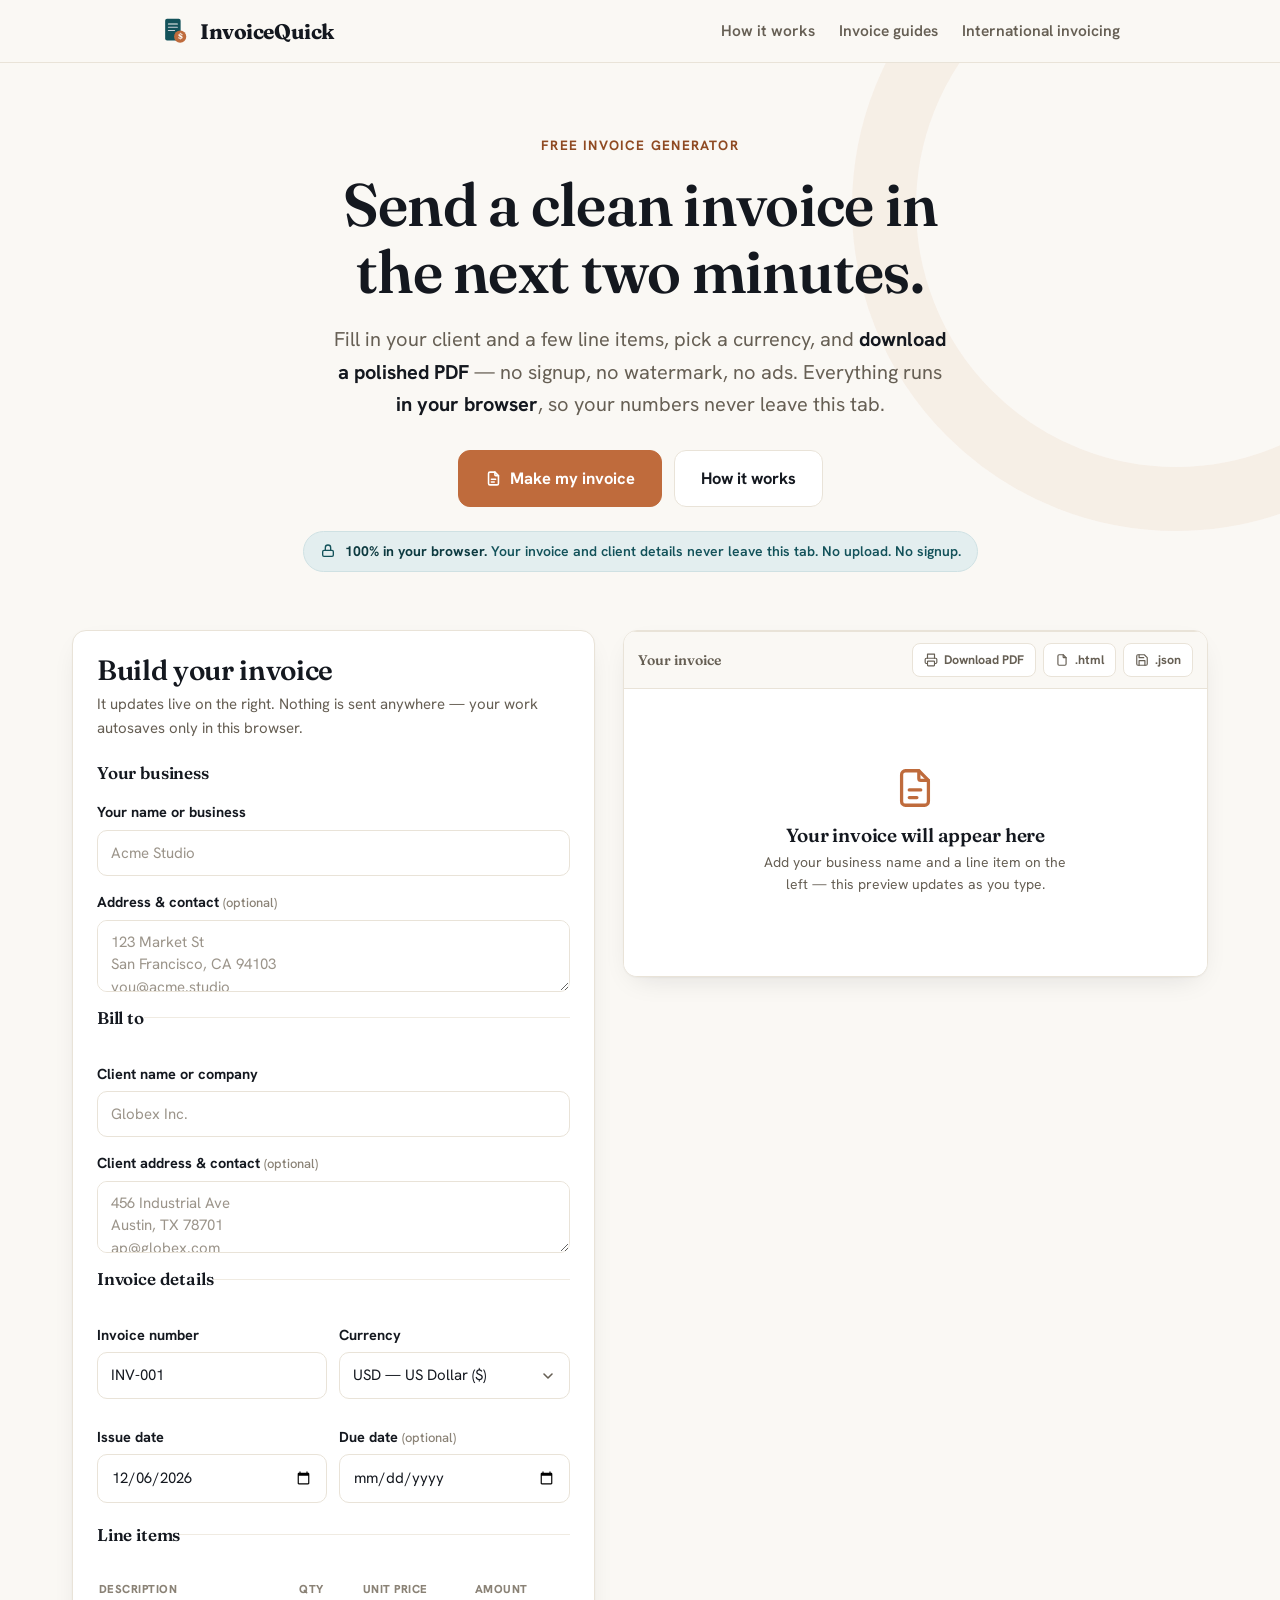
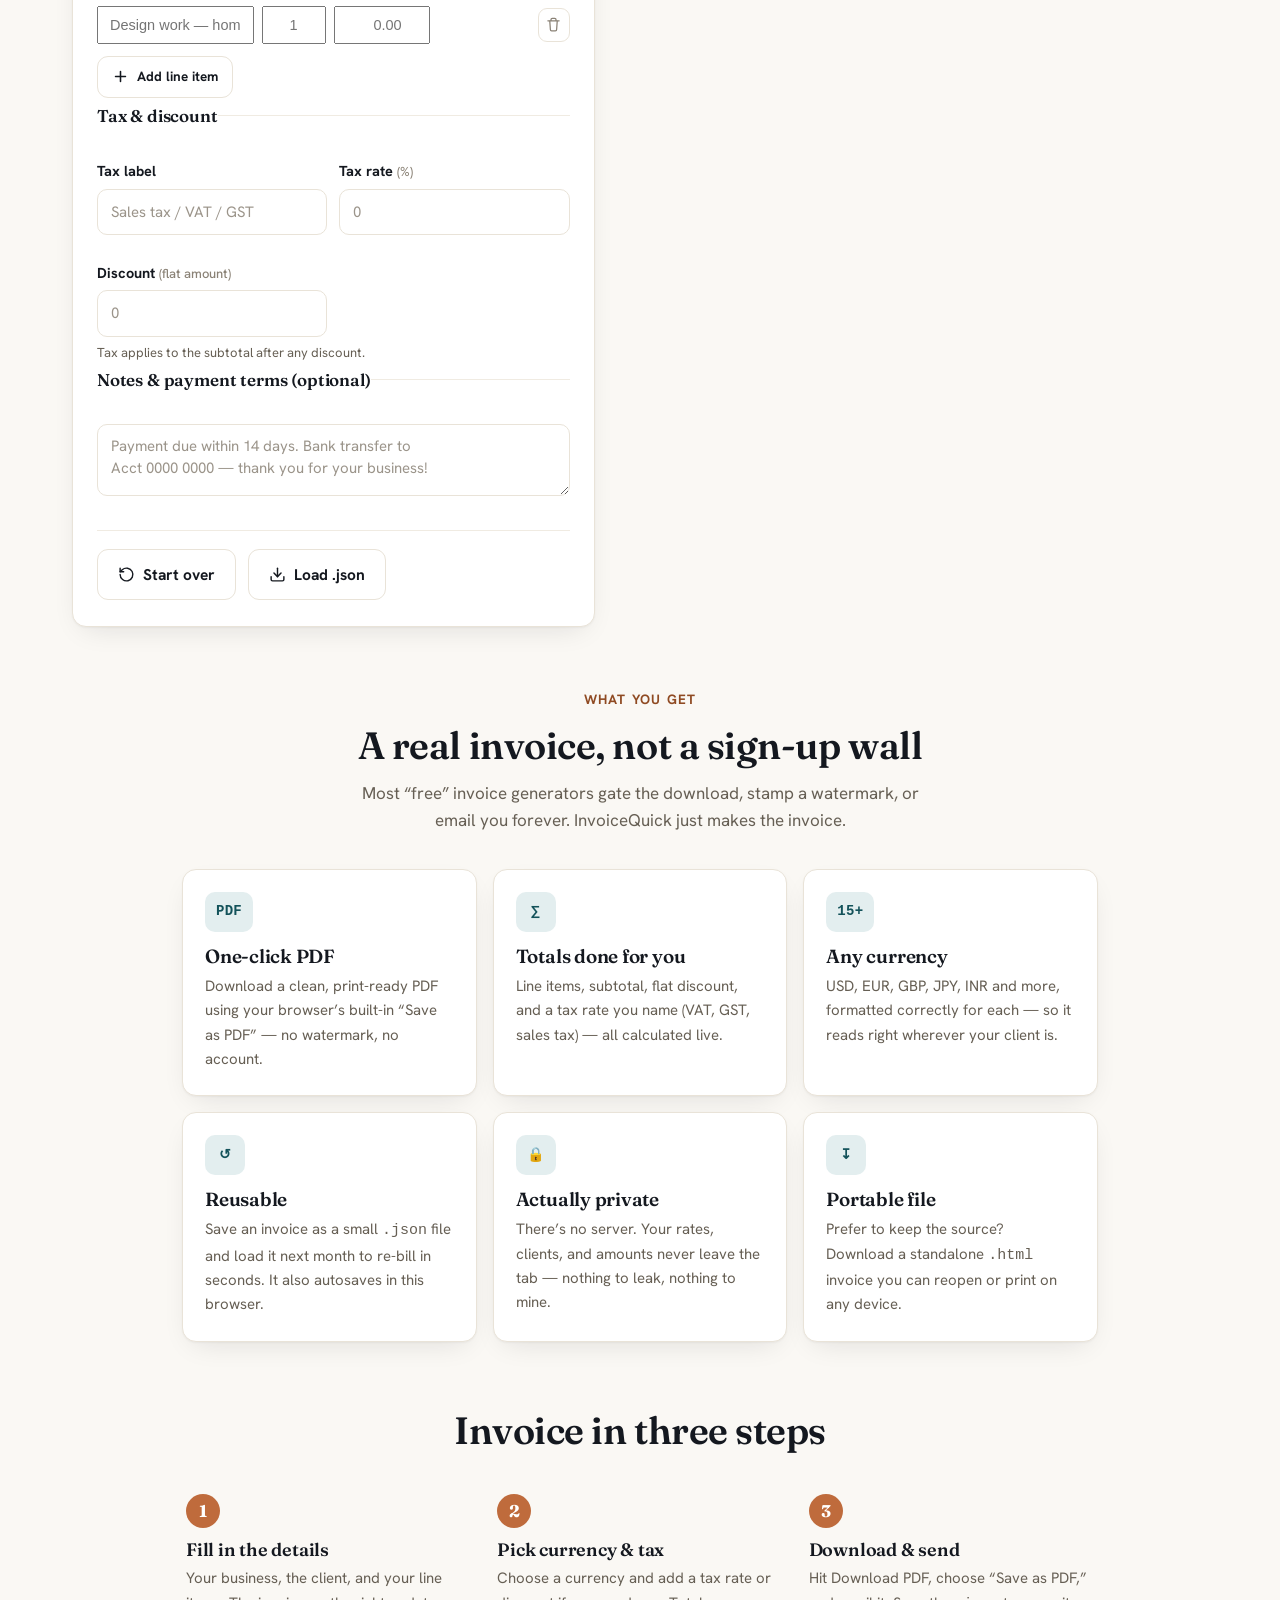
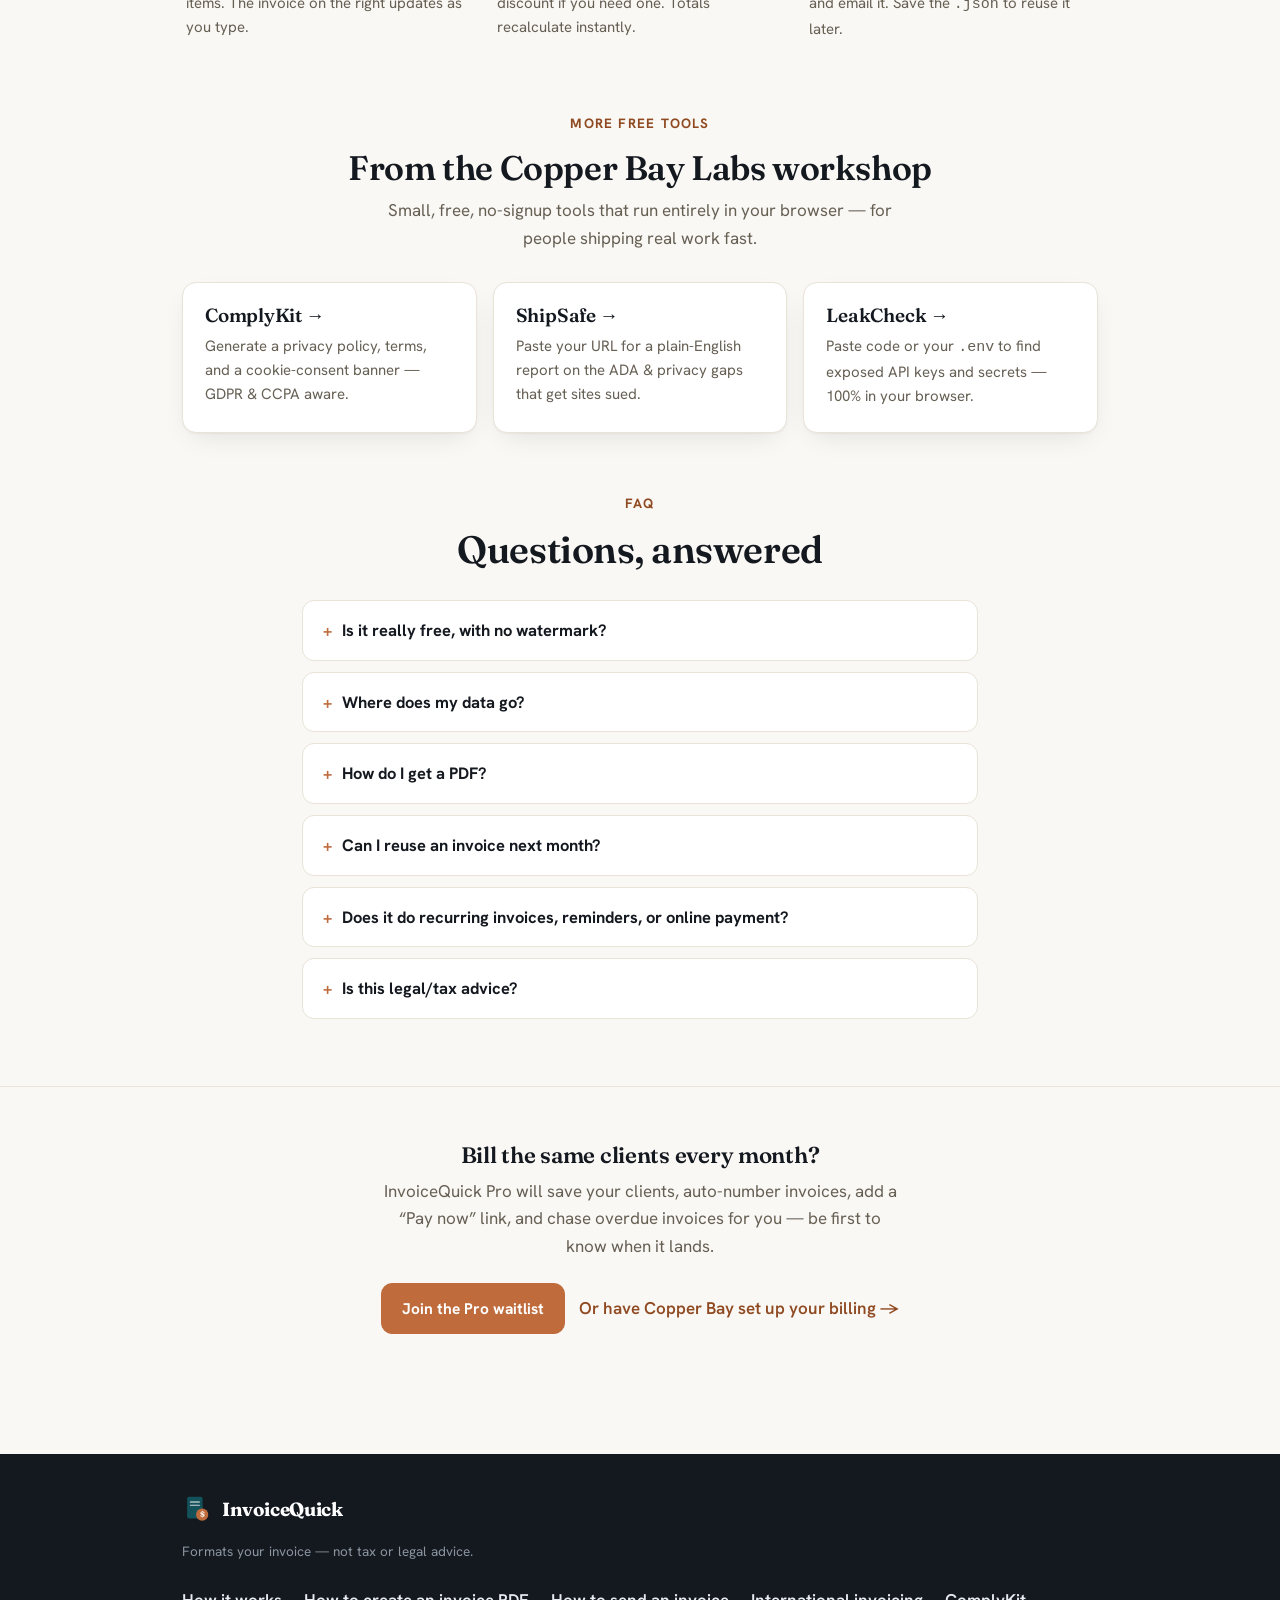
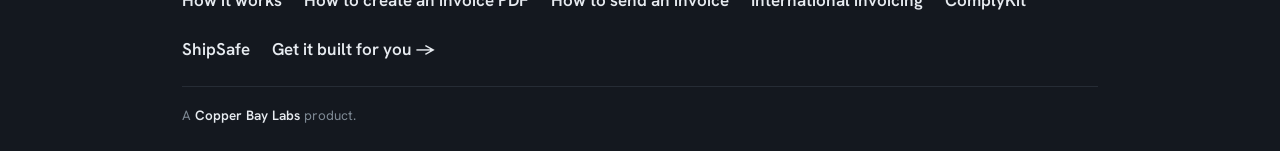
==== commit 12593705: "Add international invoicing guide (third InvoiceQuick guide) New guide: guides/invoice-clients-inter" ====
--- a/index.html
+++ b/index.html
@@ -45,6 +45,7 @@
     <nav class="nav" aria-label="Primary navigation">
       <a href="about.html">How it works</a>
       <a href="guides/create-free-invoice-pdf.html">Invoice guides</a>
+      <a href="guides/invoice-clients-international.html">International invoicing</a>
     </nav>
   </div>
 </header>
@@ -380,6 +381,7 @@
       <a href="about.html">How it works</a>
       <a href="guides/create-free-invoice-pdf.html">How to create an invoice PDF</a>
       <a href="guides/send-invoice-email.html">How to send an invoice</a>
+      <a href="guides/invoice-clients-international.html">International invoicing</a>
       <a href="https://labs.copperbaytech.com/complykit/" target="_blank" rel="noopener noreferrer">ComplyKit</a>
       <a href="https://labs.copperbaytech.com/shipsafe/" target="_blank" rel="noopener noreferrer">ShipSafe</a>
       <a href="https://copperbaytech.com" target="_blank" rel="noopener noreferrer">Get it built for you &rarr;</a>
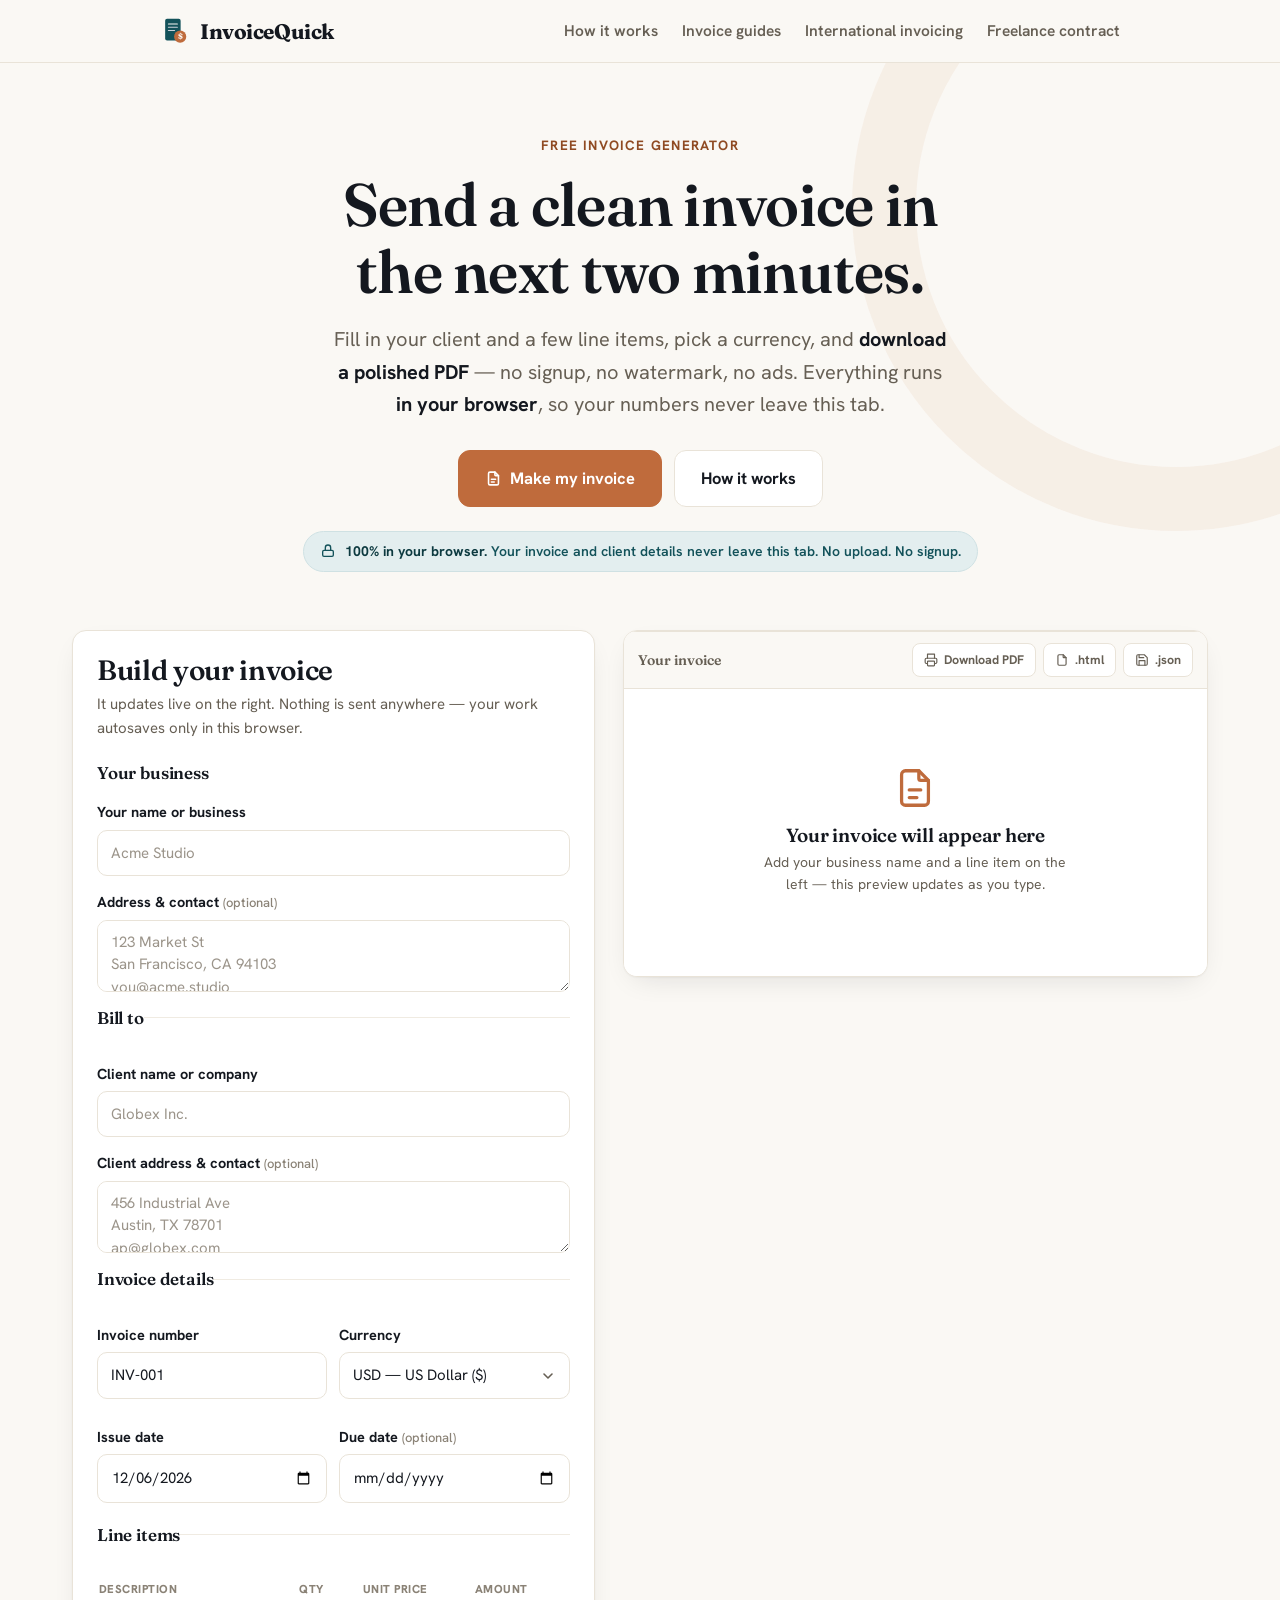
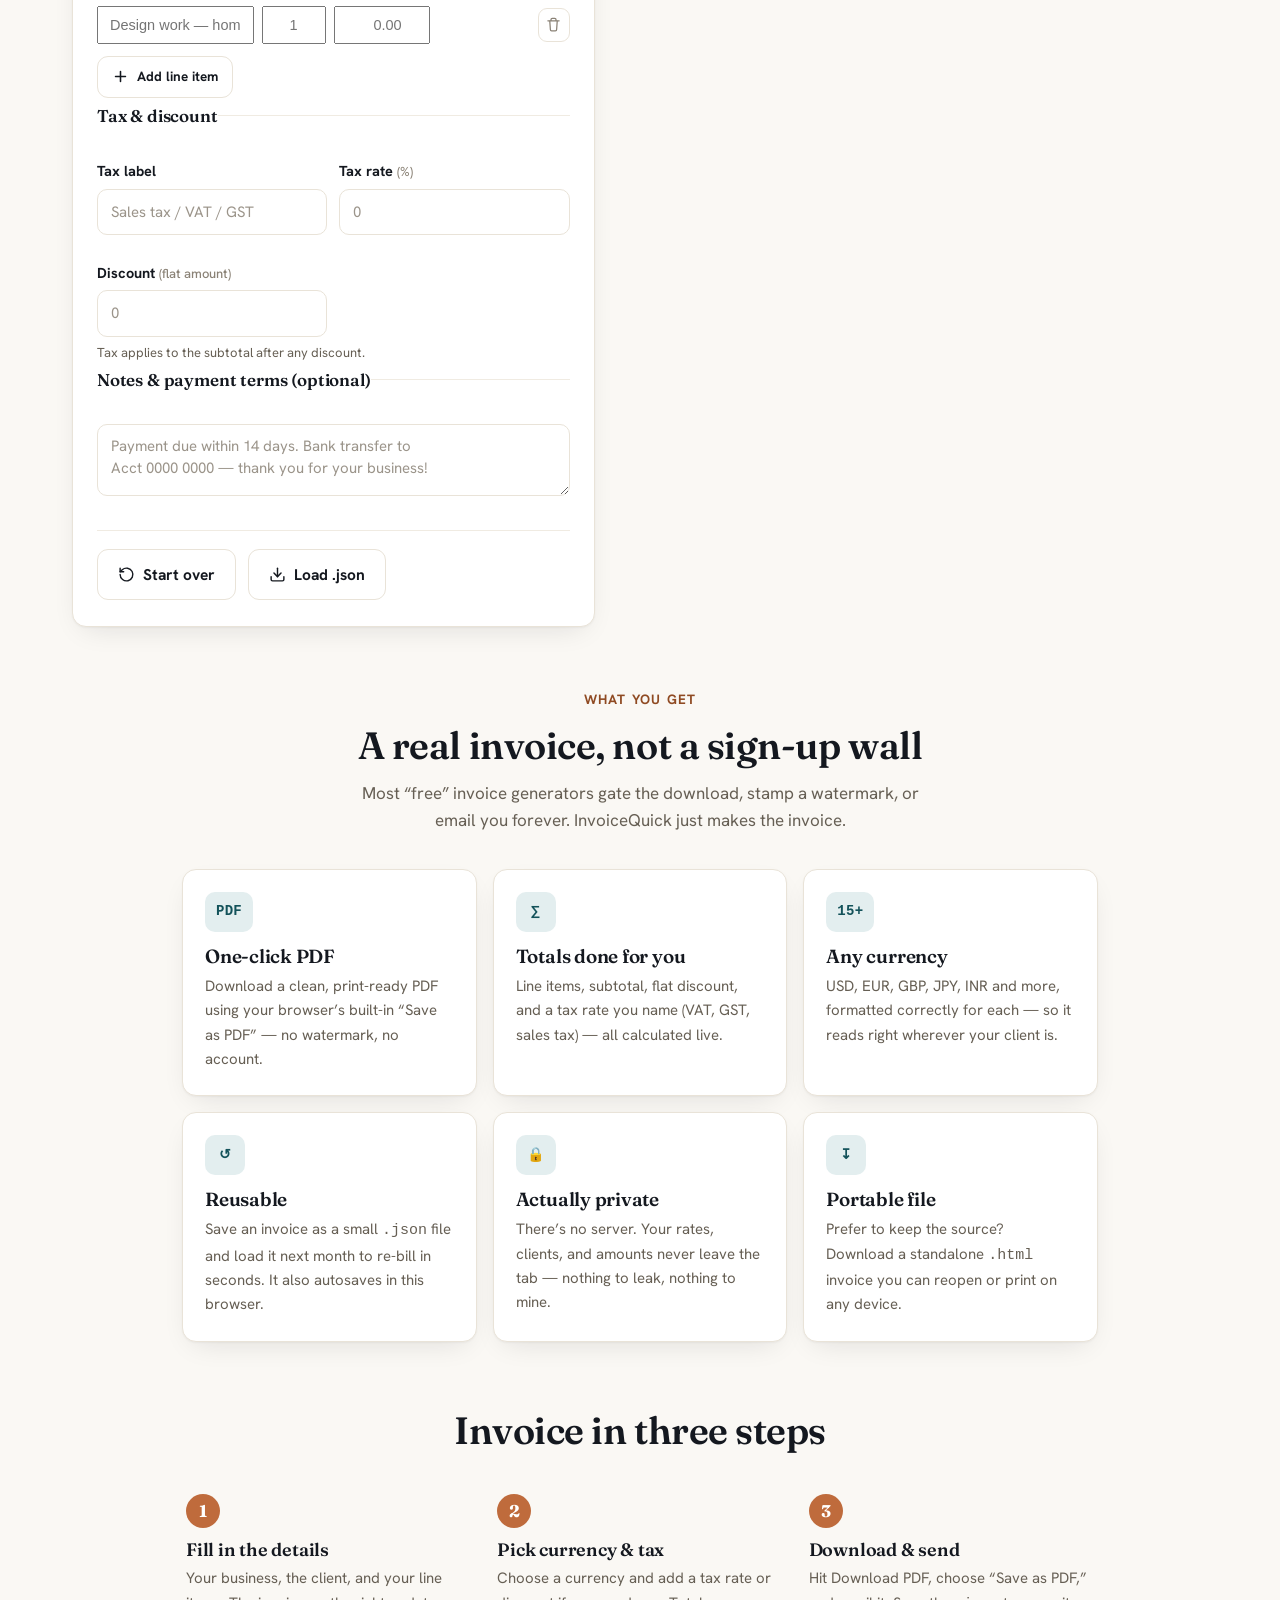
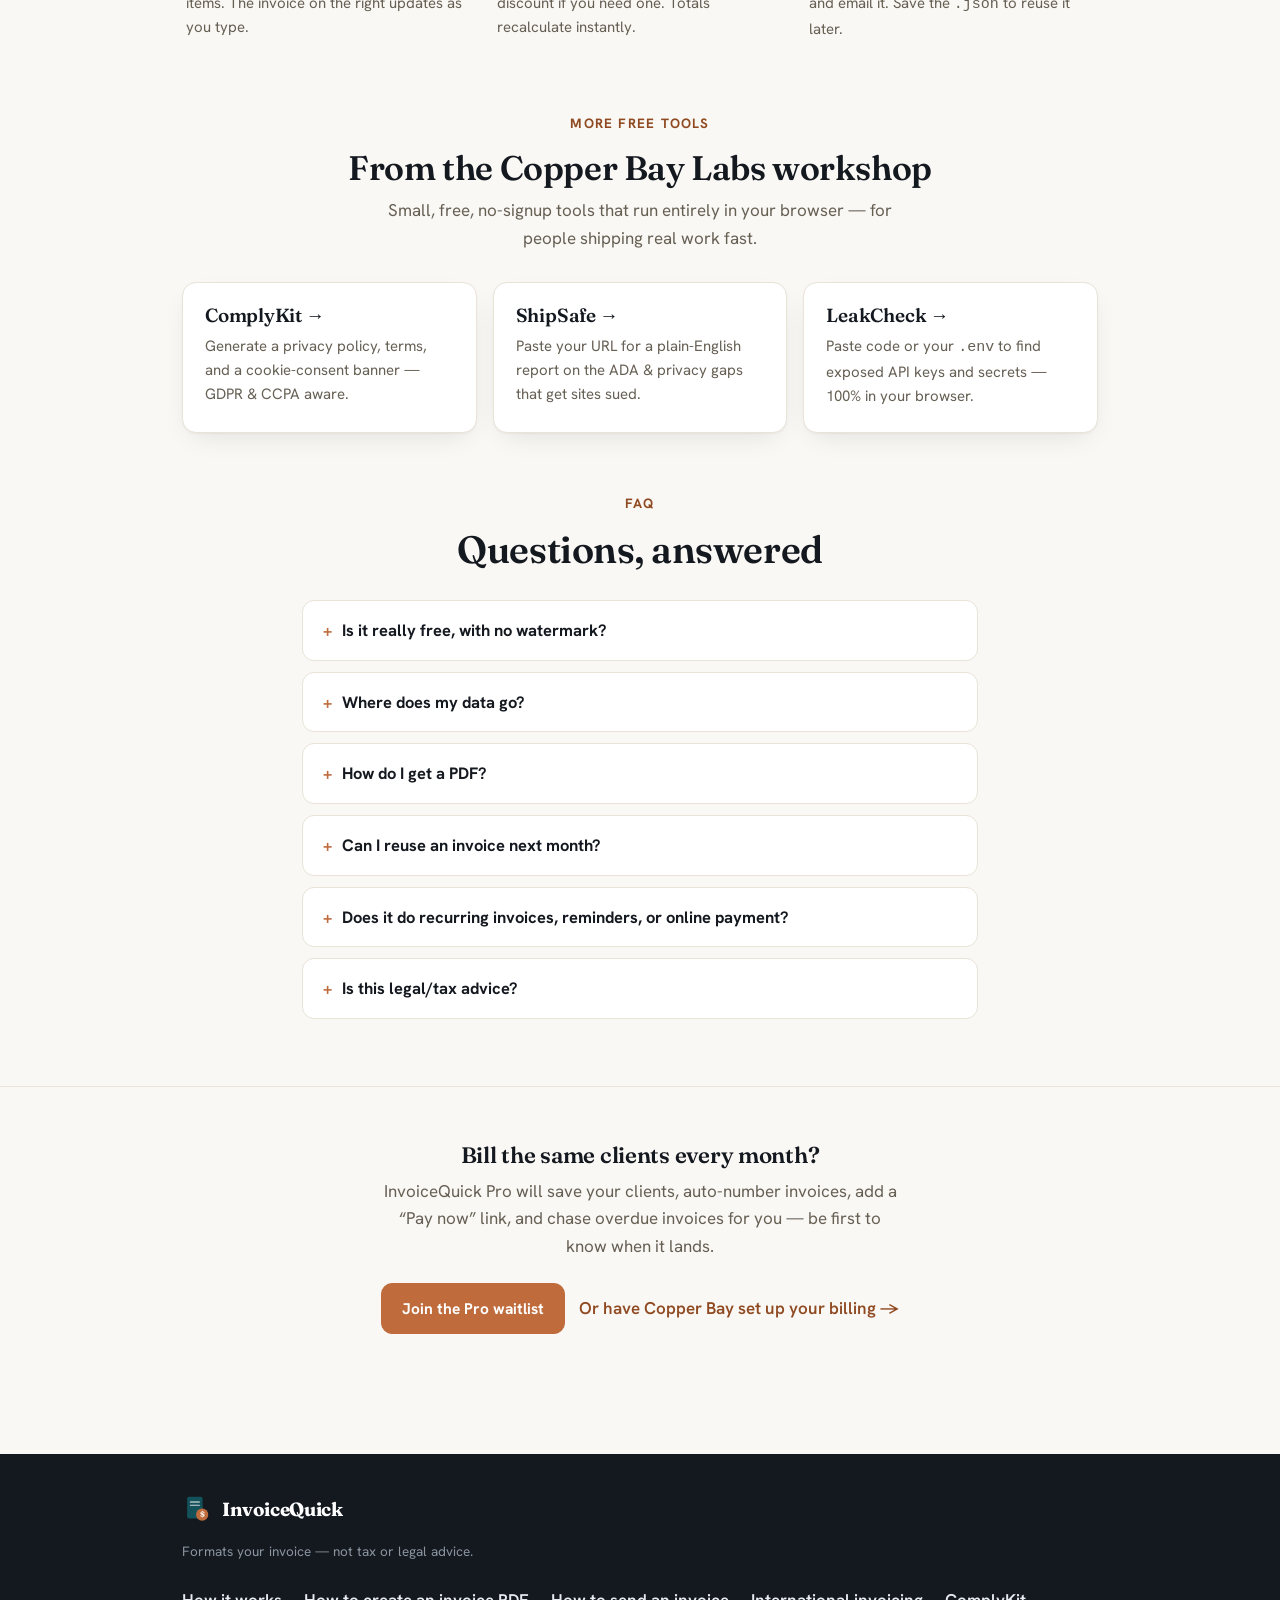
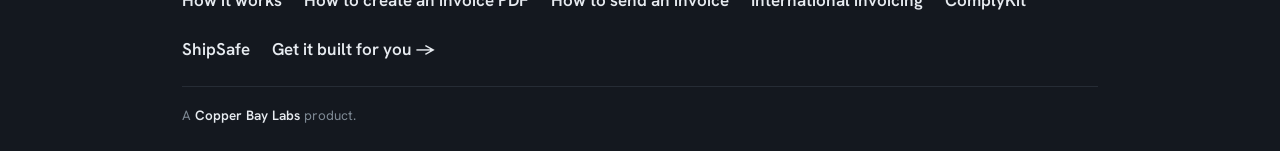
==== commit 3c20ecdb: "Add freelance contract guide (fourth InvoiceQuick guide) New page: guides/freelance-contract-templat" ====
--- a/index.html
+++ b/index.html
@@ -46,6 +46,7 @@
       <a href="about.html">How it works</a>
       <a href="guides/create-free-invoice-pdf.html">Invoice guides</a>
       <a href="guides/invoice-clients-international.html">International invoicing</a>
+      <a href="guides/freelance-contract-template.html">Freelance contract</a>
     </nav>
   </div>
 </header>
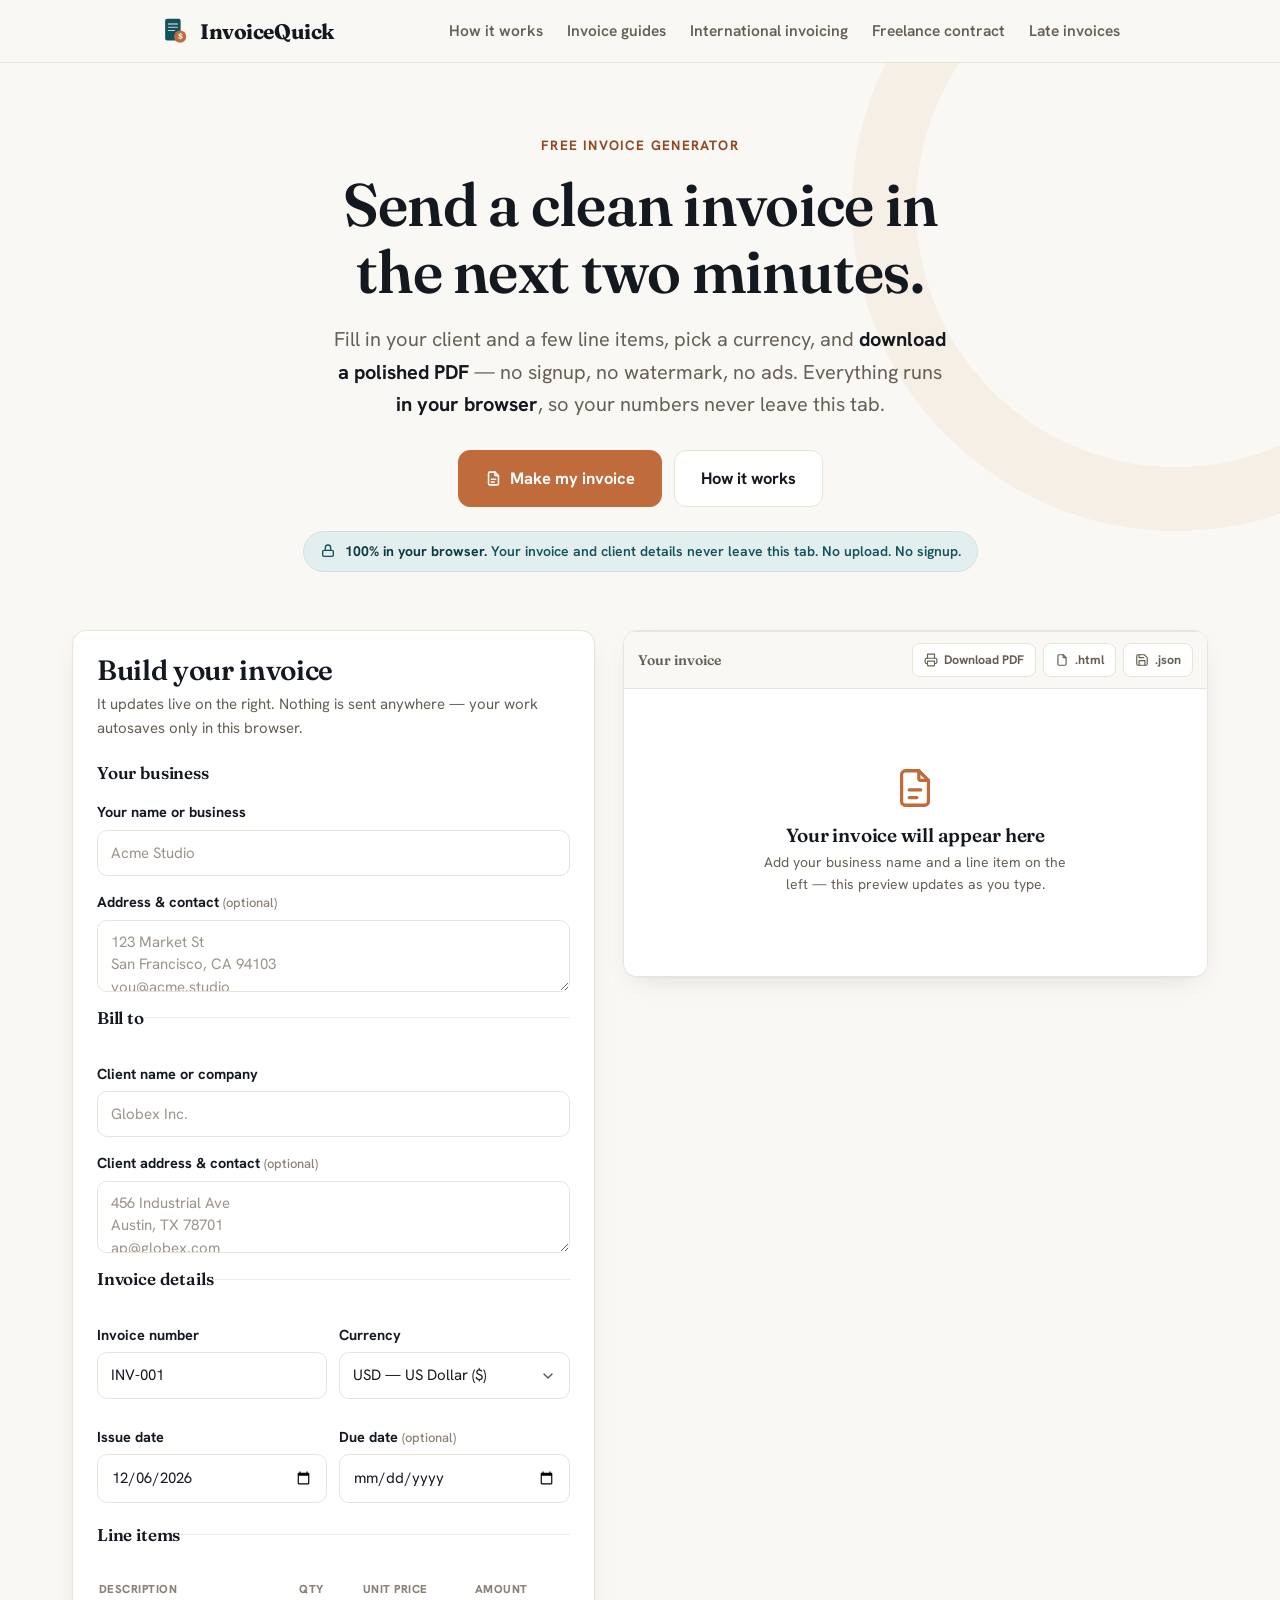
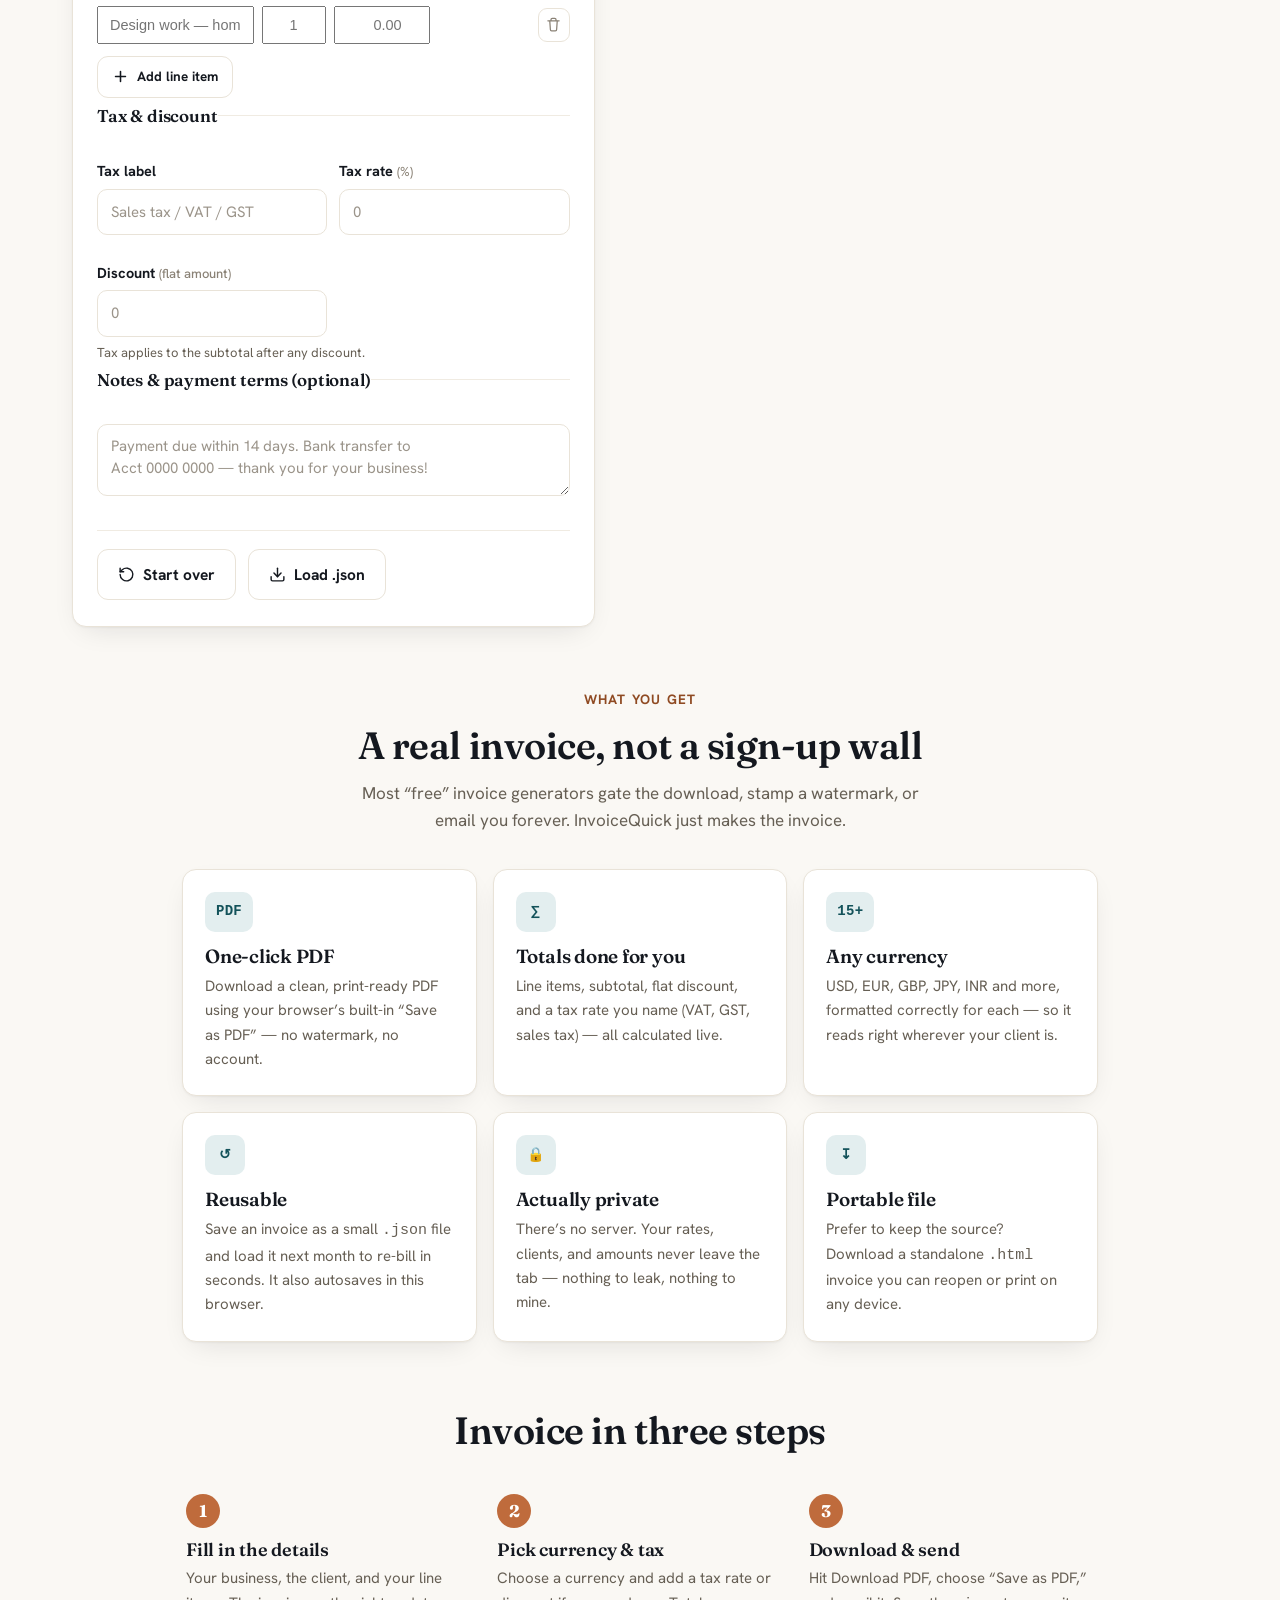
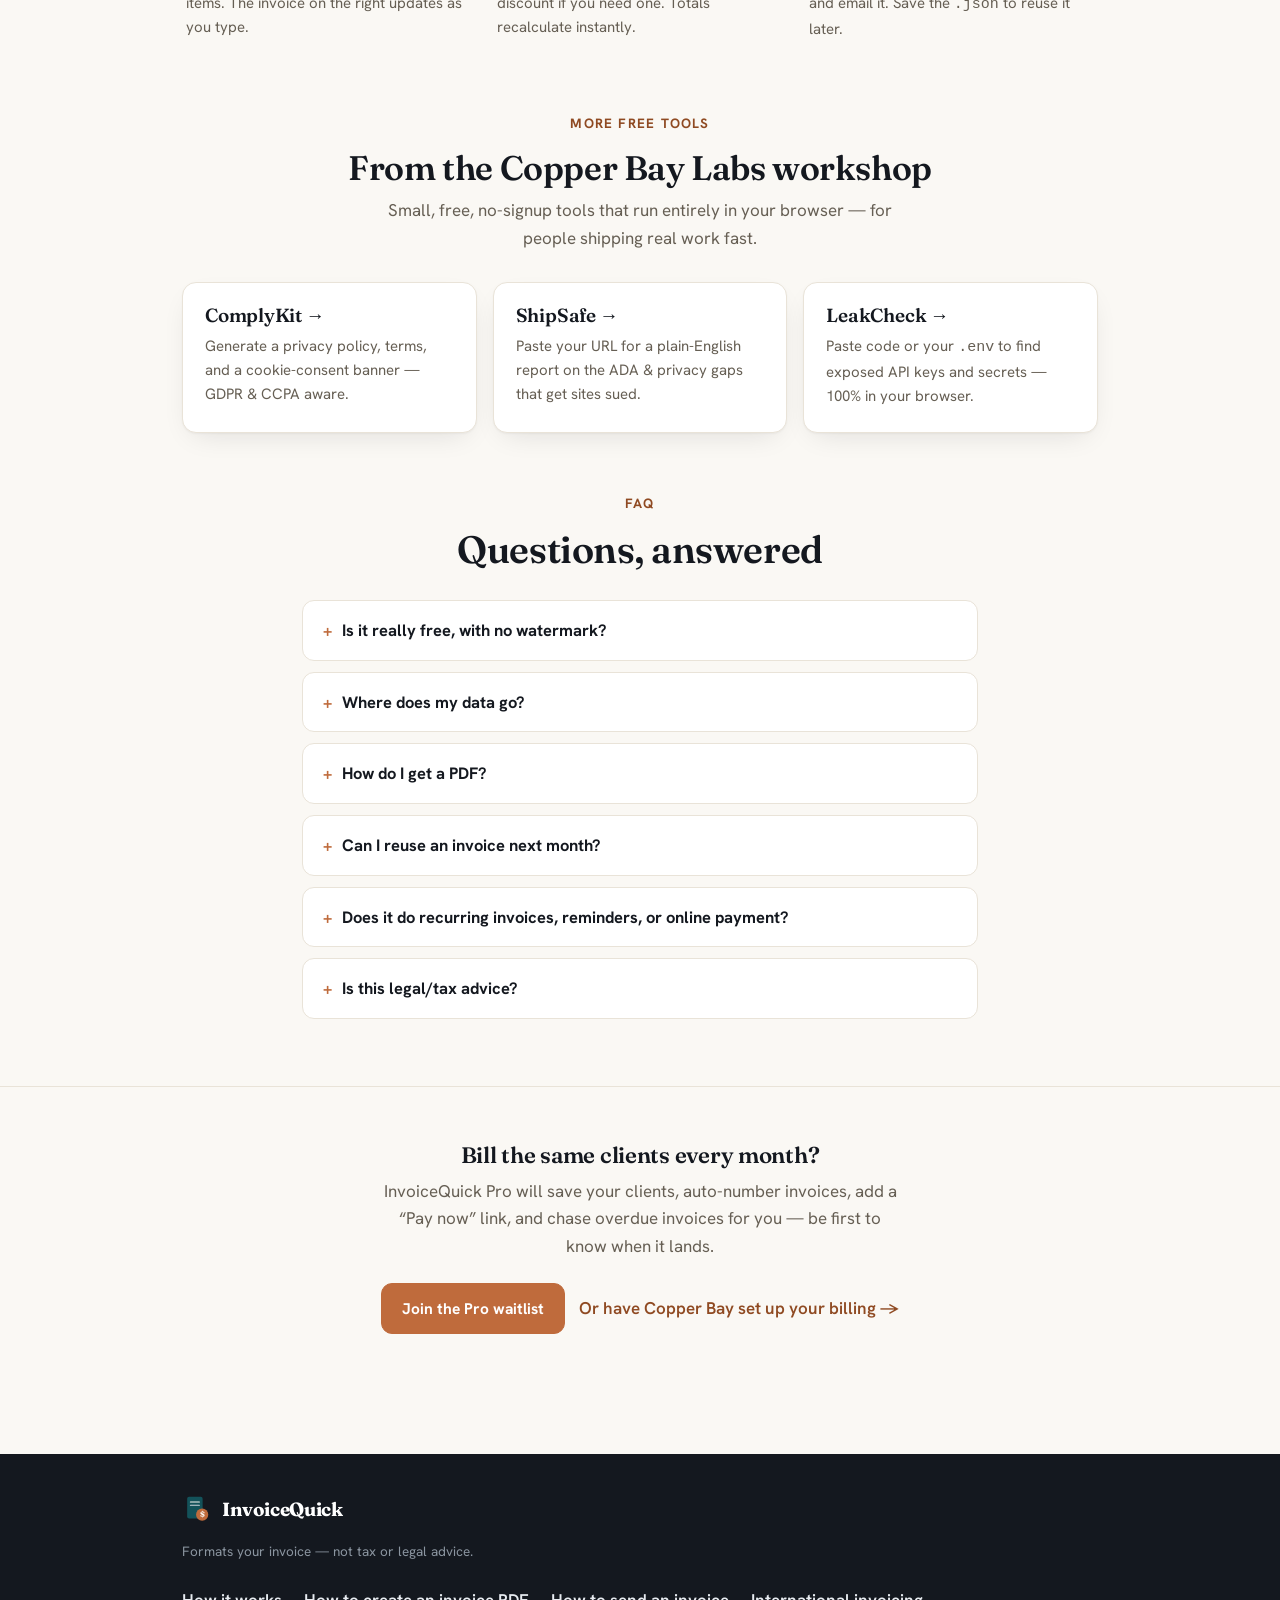
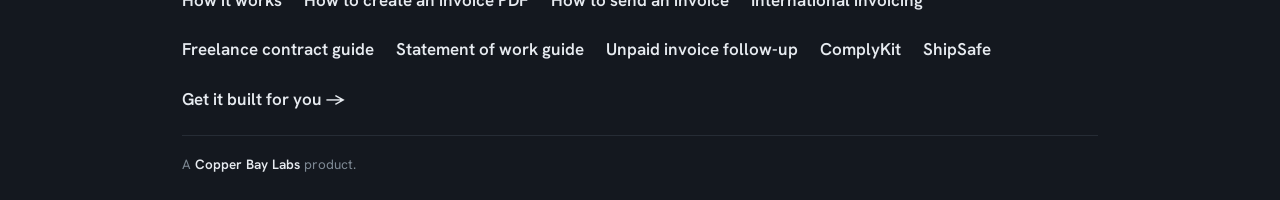
==== commit 61003881: "Update nav across all 6 InvoiceQuick pages for new late-invoice guide Add "Late invoices" to header " ====
--- a/index.html
+++ b/index.html
@@ -47,6 +47,7 @@
       <a href="guides/create-free-invoice-pdf.html">Invoice guides</a>
       <a href="guides/invoice-clients-international.html">International invoicing</a>
       <a href="guides/freelance-contract-template.html">Freelance contract</a>
+      <a href="guides/follow-up-unpaid-invoice.html">Late invoices</a>
     </nav>
   </div>
 </header>
@@ -383,6 +384,9 @@
       <a href="guides/create-free-invoice-pdf.html">How to create an invoice PDF</a>
       <a href="guides/send-invoice-email.html">How to send an invoice</a>
       <a href="guides/invoice-clients-international.html">International invoicing</a>
+      <a href="guides/freelance-contract-template.html">Freelance contract guide</a>
+      <a href="guides/statement-of-work-template.html">Statement of work guide</a>
+      <a href="guides/follow-up-unpaid-invoice.html">Unpaid invoice follow-up</a>
       <a href="https://labs.copperbaytech.com/complykit/" target="_blank" rel="noopener noreferrer">ComplyKit</a>
       <a href="https://labs.copperbaytech.com/shipsafe/" target="_blank" rel="noopener noreferrer">ShipSafe</a>
       <a href="https://copperbaytech.com" target="_blank" rel="noopener noreferrer">Get it built for you &rarr;</a>
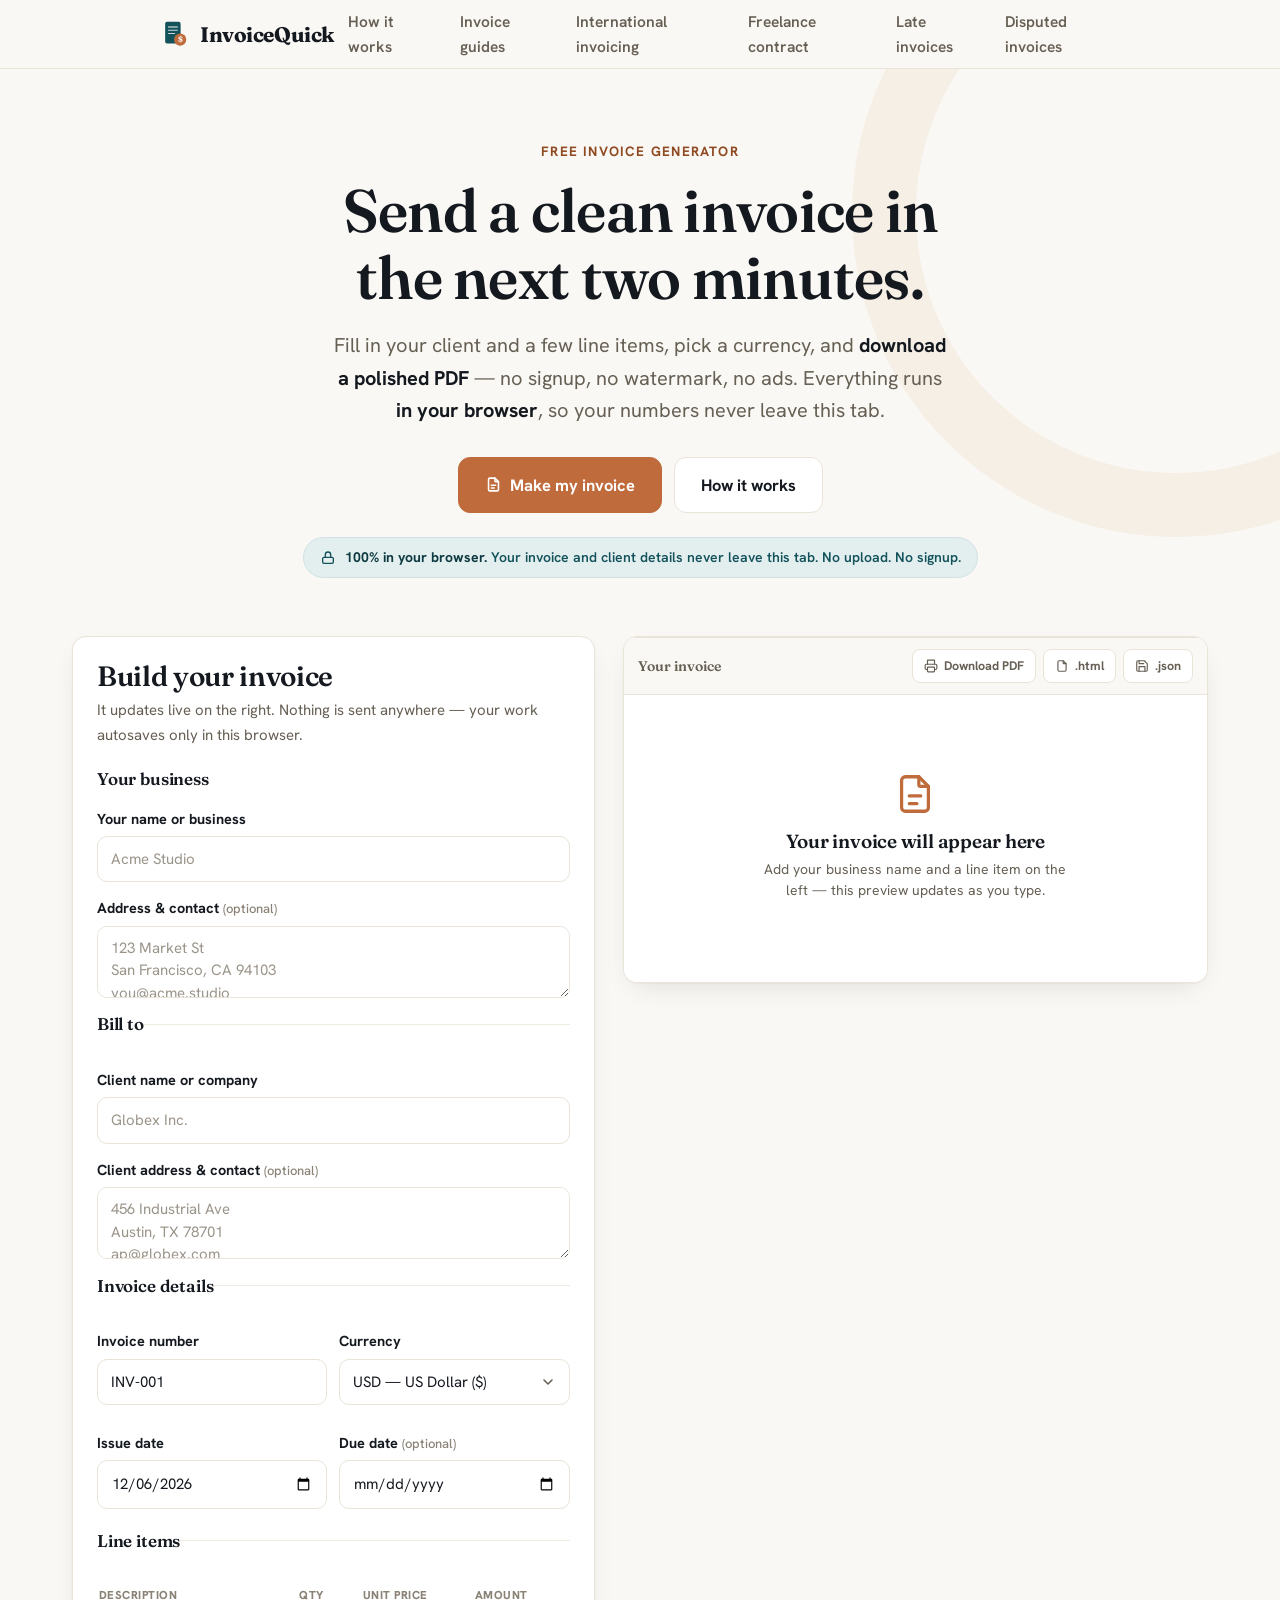
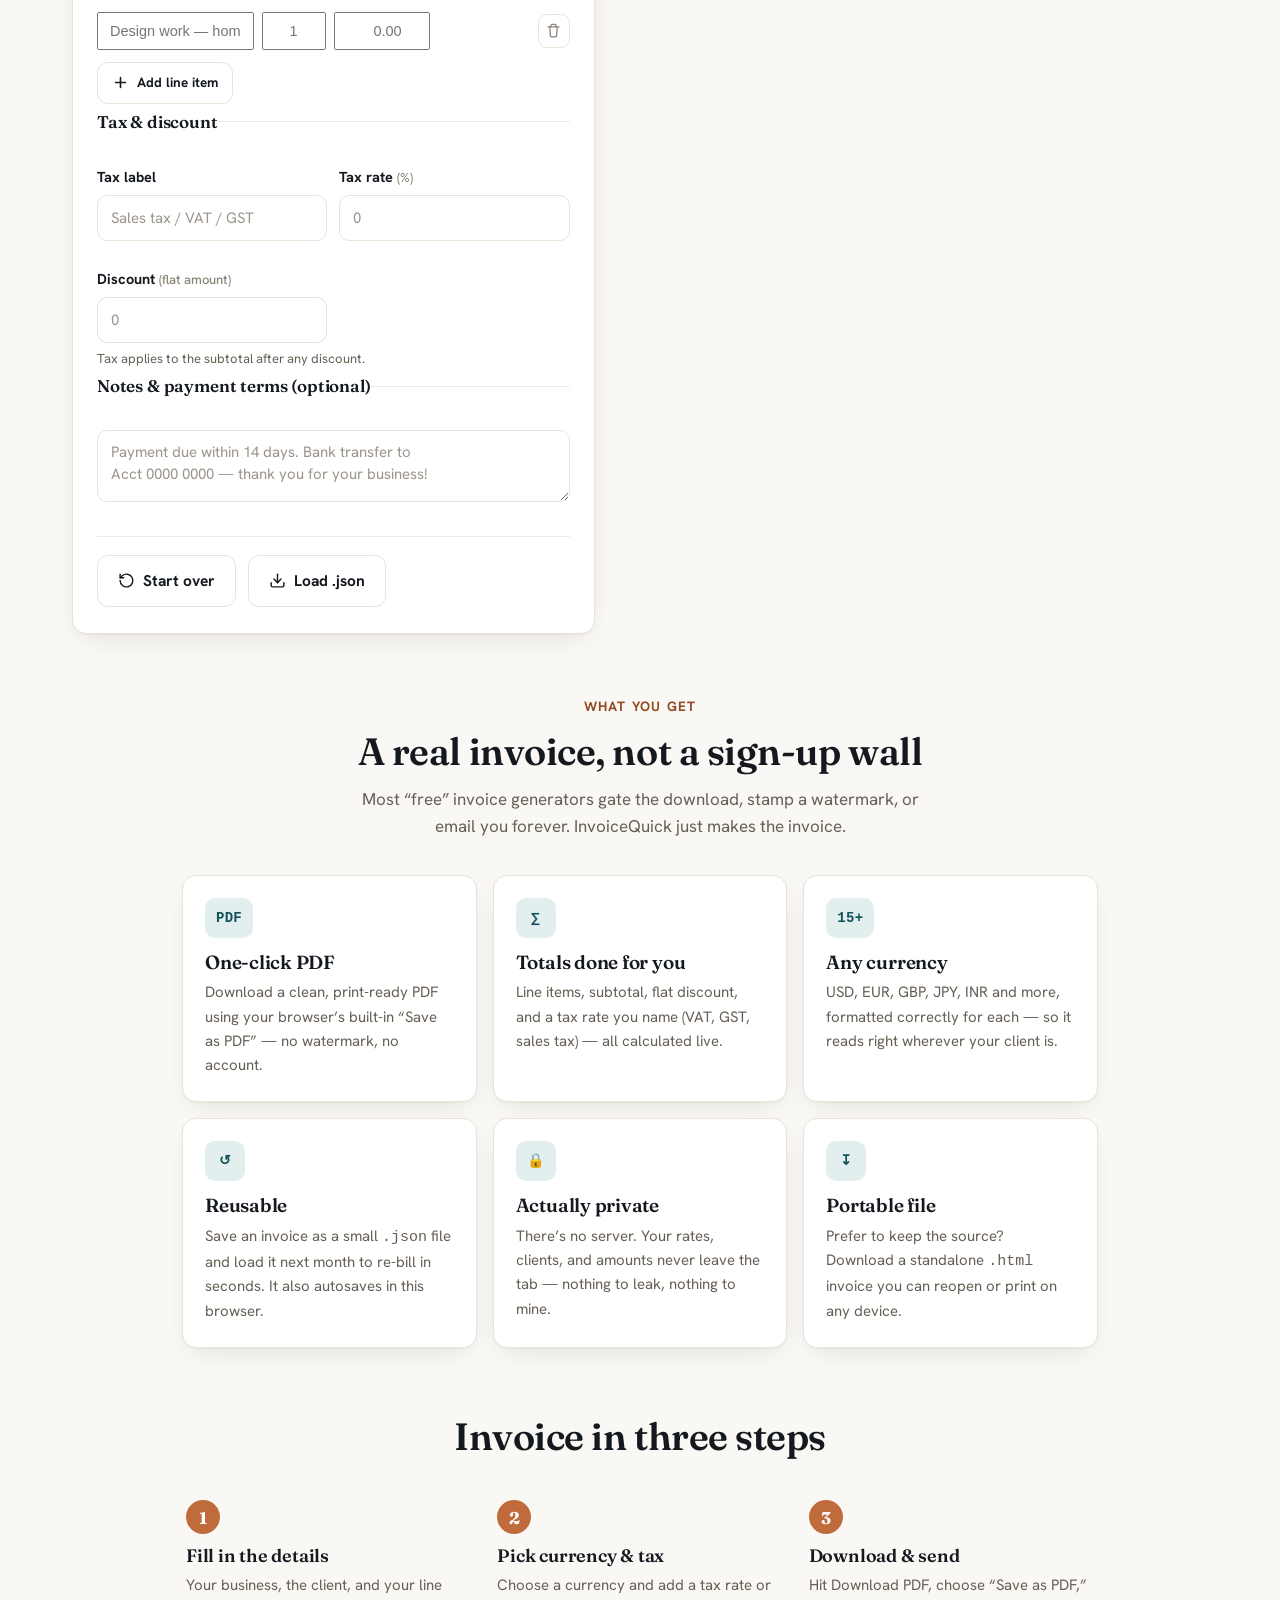
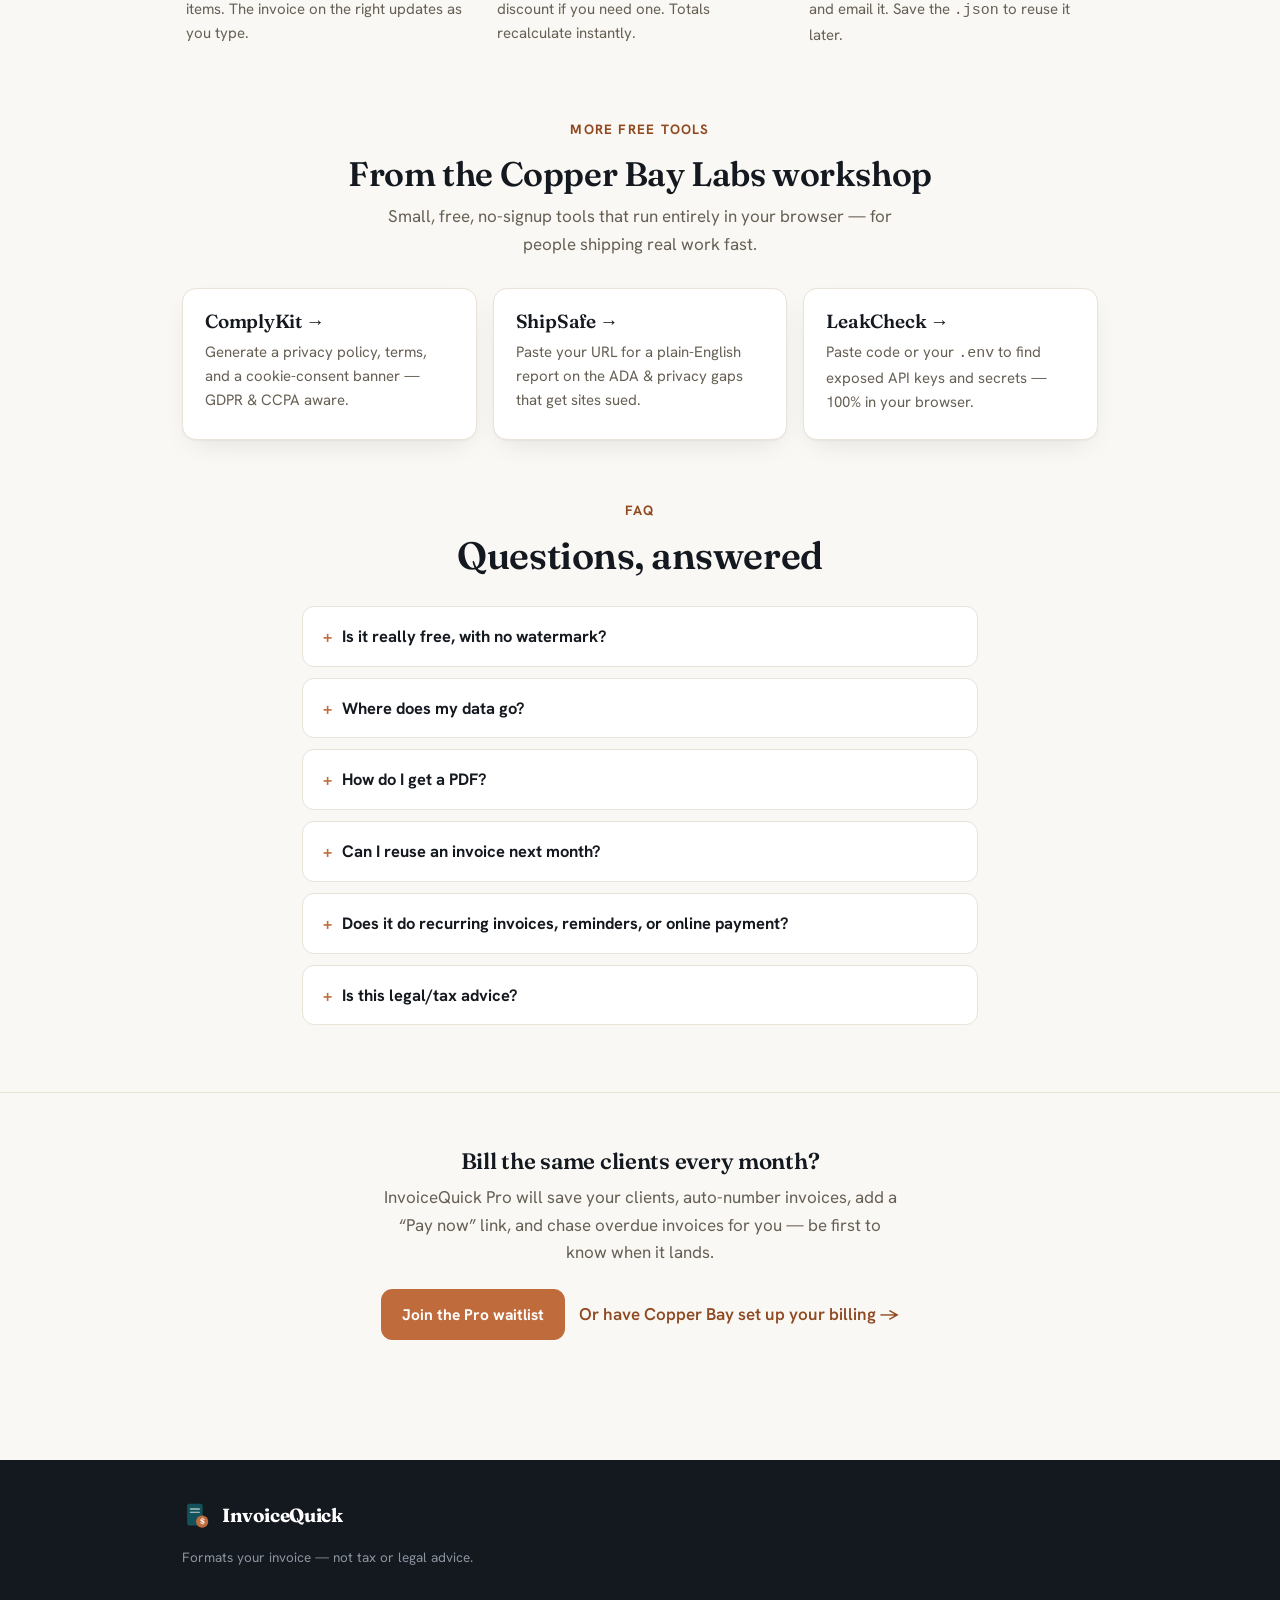
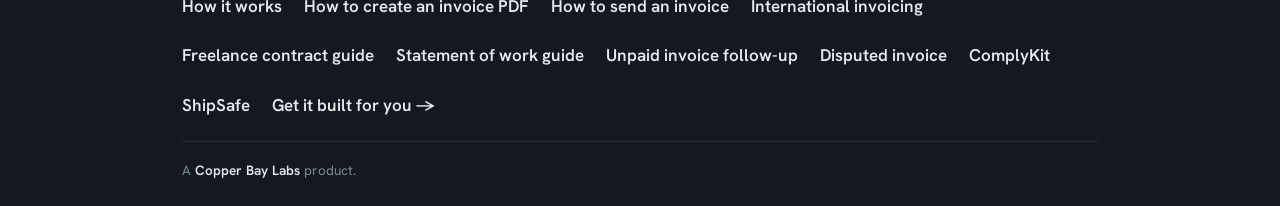
==== commit d7d4b296: "Add seventh guide: how to handle a disputed invoice Seventh InvoiceQuick SEO guide targeting the 'di" ====
--- a/index.html
+++ b/index.html
@@ -48,6 +48,7 @@
       <a href="guides/invoice-clients-international.html">International invoicing</a>
       <a href="guides/freelance-contract-template.html">Freelance contract</a>
       <a href="guides/follow-up-unpaid-invoice.html">Late invoices</a>
+      <a href="guides/handle-disputed-invoice.html">Disputed invoices</a>
     </nav>
   </div>
 </header>
@@ -387,6 +388,7 @@
       <a href="guides/freelance-contract-template.html">Freelance contract guide</a>
       <a href="guides/statement-of-work-template.html">Statement of work guide</a>
       <a href="guides/follow-up-unpaid-invoice.html">Unpaid invoice follow-up</a>
+      <a href="guides/handle-disputed-invoice.html">Disputed invoice</a>
       <a href="https://labs.copperbaytech.com/complykit/" target="_blank" rel="noopener noreferrer">ComplyKit</a>
       <a href="https://labs.copperbaytech.com/shipsafe/" target="_blank" rel="noopener noreferrer">ShipSafe</a>
       <a href="https://copperbaytech.com" target="_blank" rel="noopener noreferrer">Get it built for you &rarr;</a>
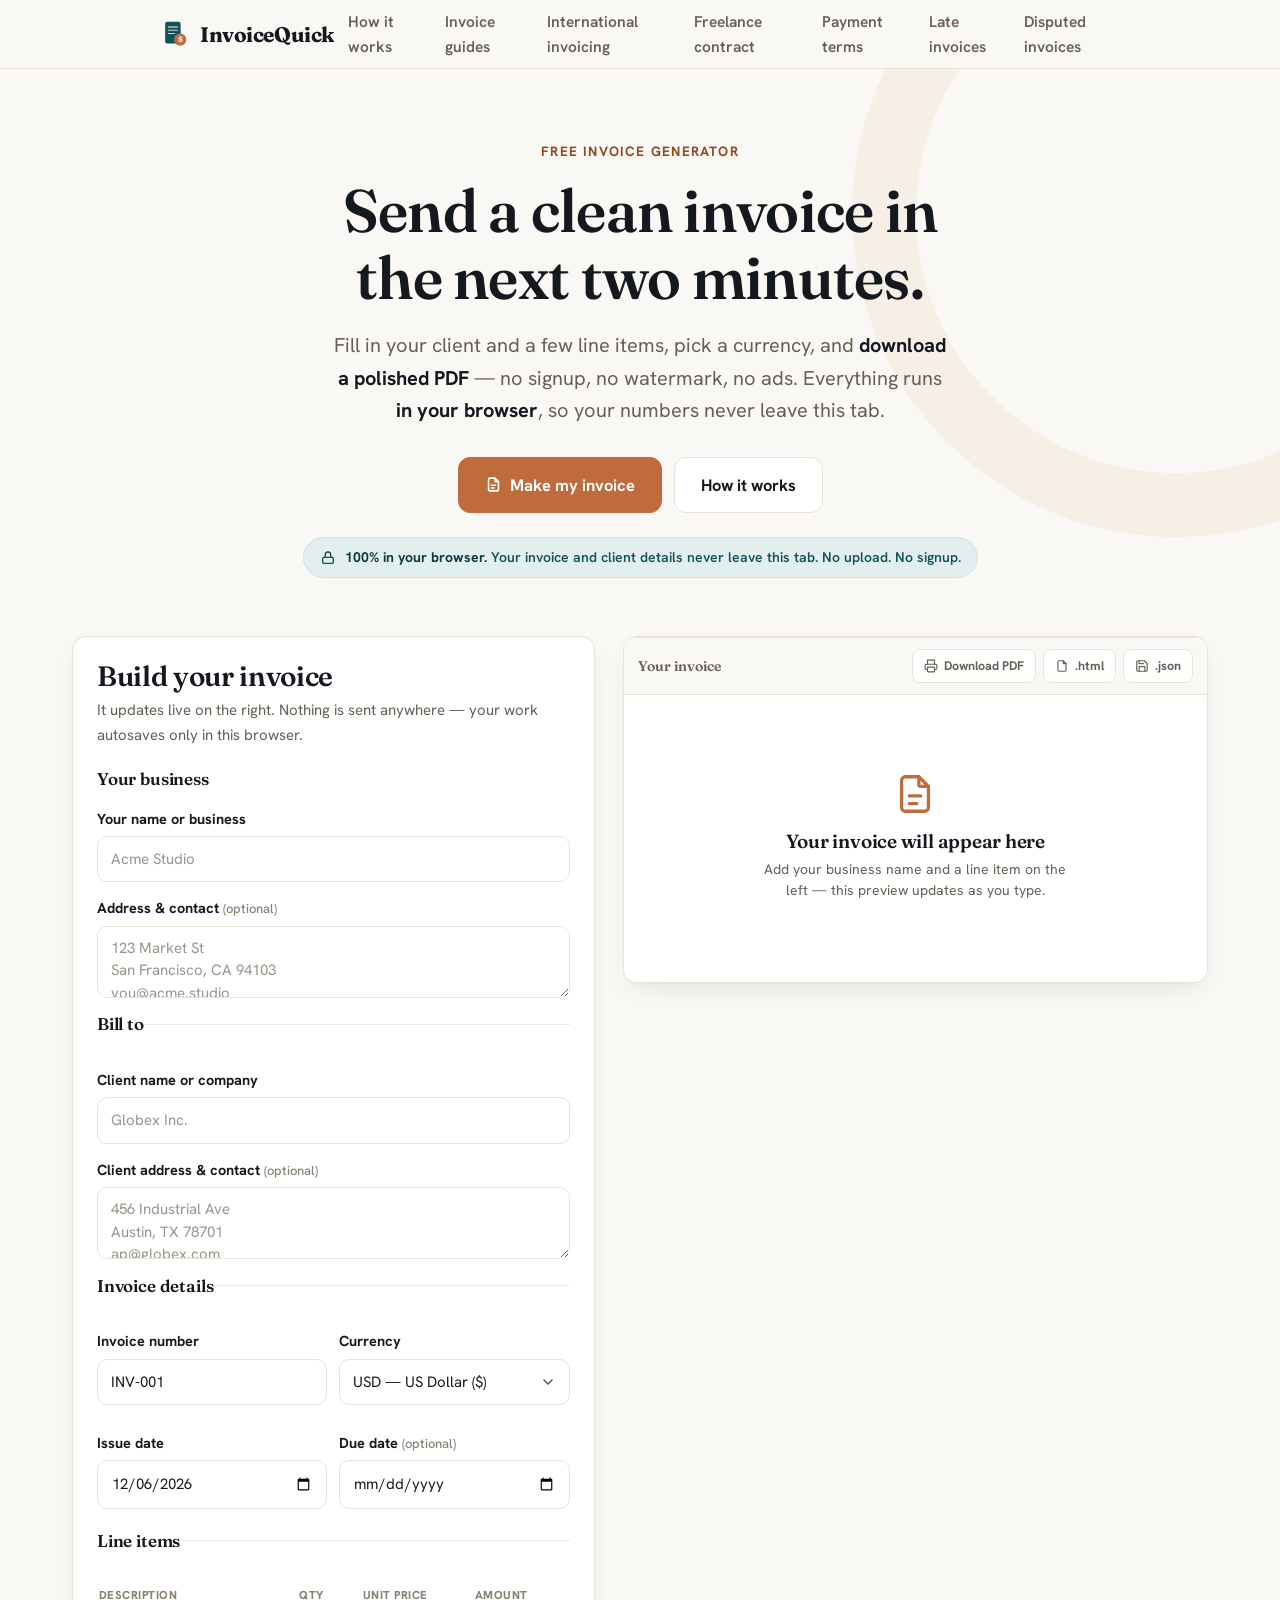
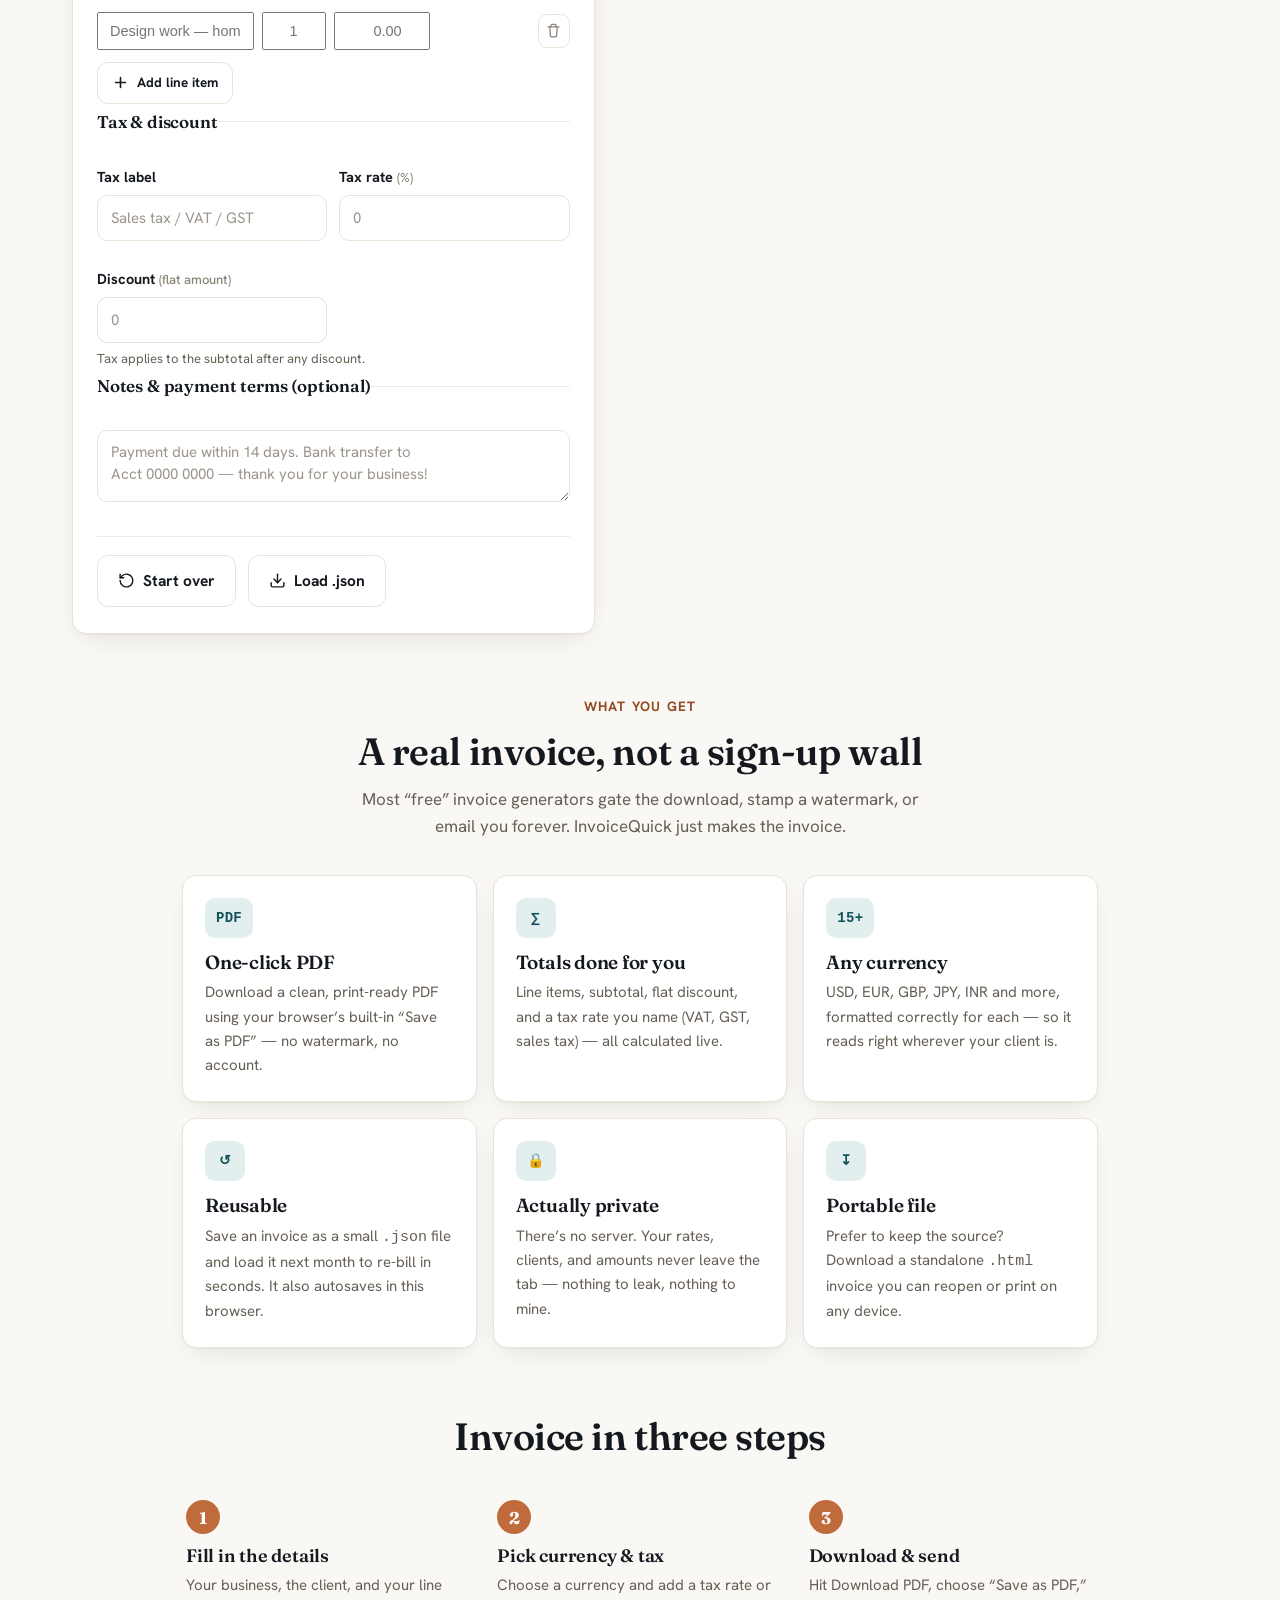
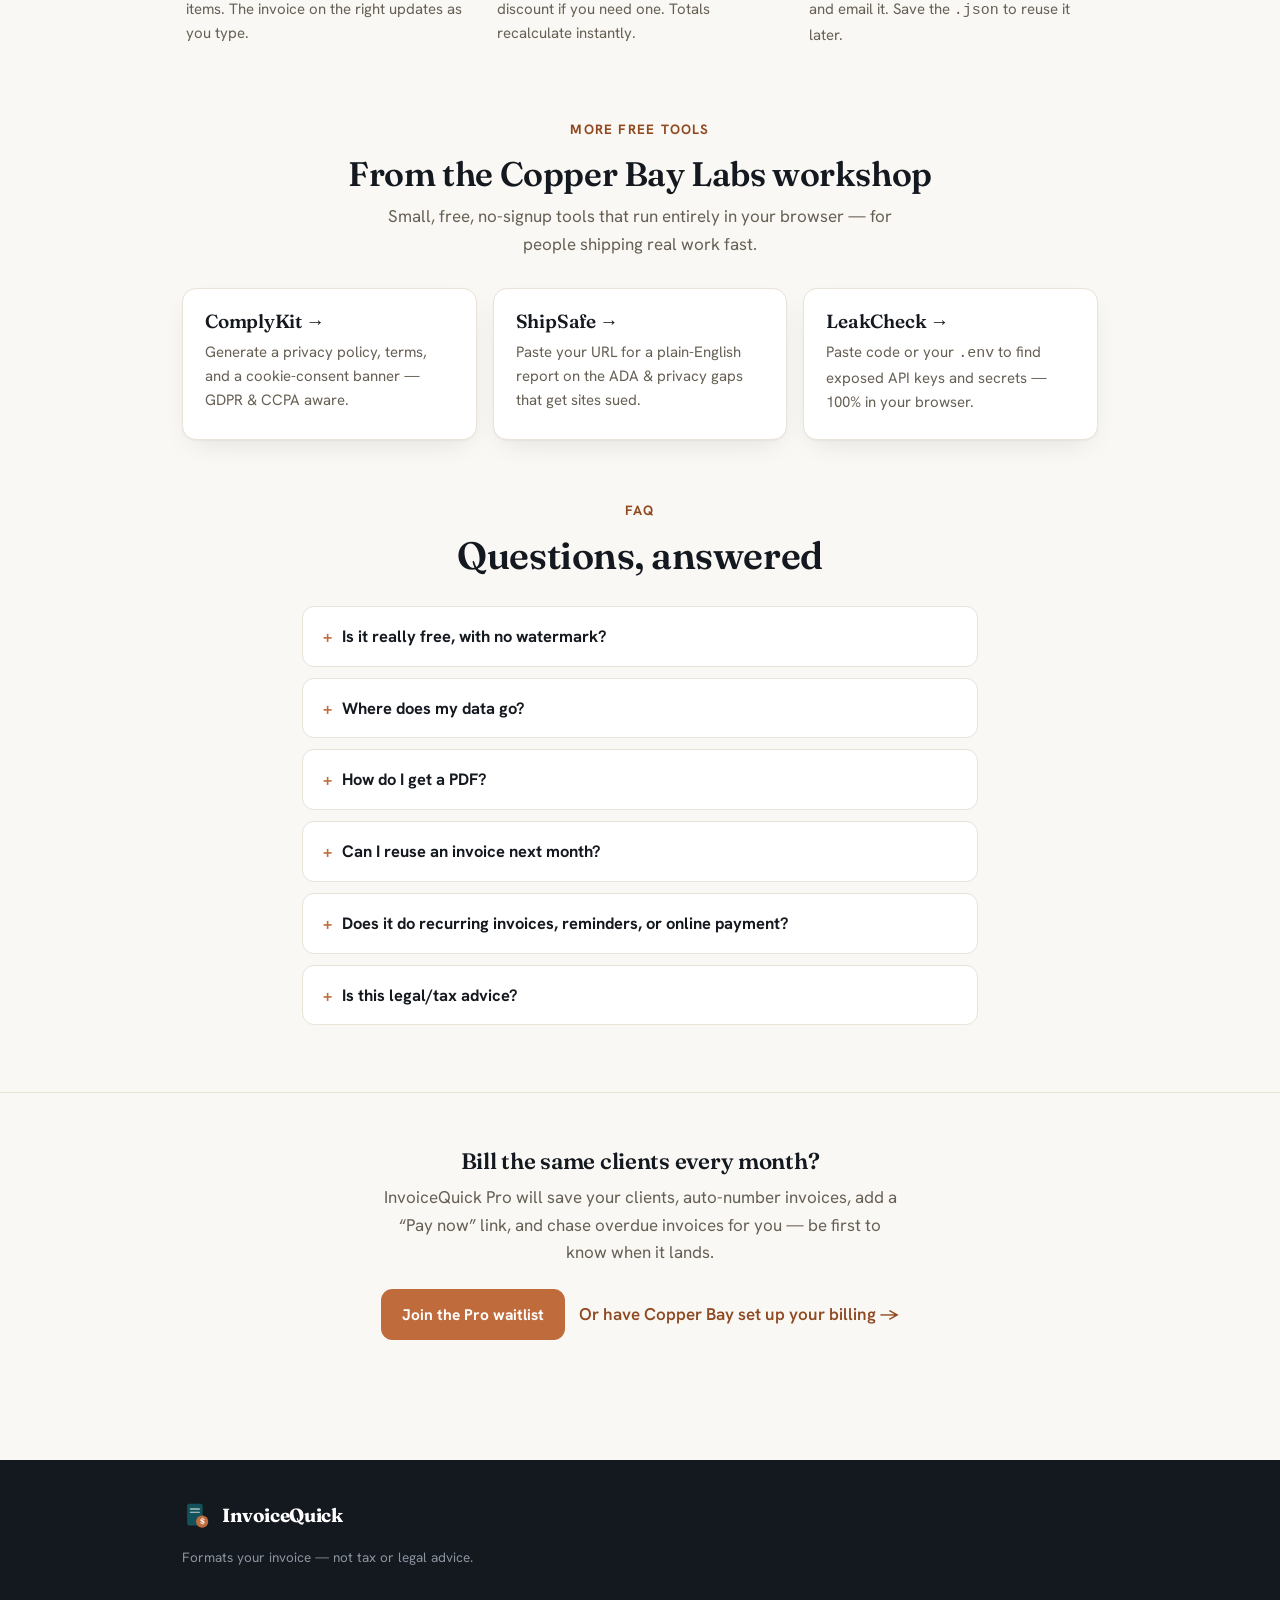
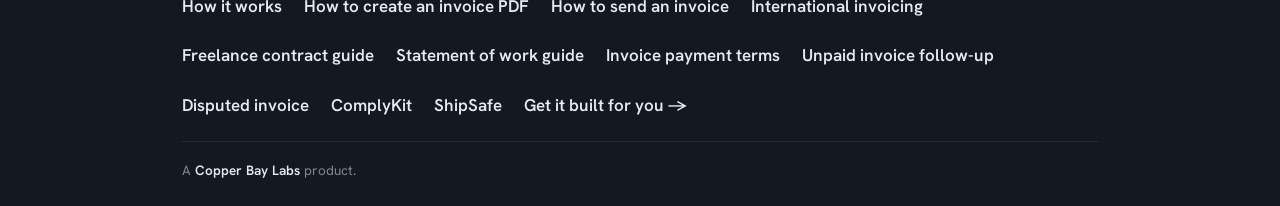
==== commit ab4efc0c: "chore: add invoice-payment-terms to sitemap + nav (index.html) Co-Authored-By: Claude Sonnet 4.6 <no" ====
--- a/index.html
+++ b/index.html
@@ -47,6 +47,7 @@
       <a href="guides/create-free-invoice-pdf.html">Invoice guides</a>
       <a href="guides/invoice-clients-international.html">International invoicing</a>
       <a href="guides/freelance-contract-template.html">Freelance contract</a>
+      <a href="guides/invoice-payment-terms.html">Payment terms</a>
       <a href="guides/follow-up-unpaid-invoice.html">Late invoices</a>
       <a href="guides/handle-disputed-invoice.html">Disputed invoices</a>
     </nav>
@@ -387,6 +388,7 @@
       <a href="guides/invoice-clients-international.html">International invoicing</a>
       <a href="guides/freelance-contract-template.html">Freelance contract guide</a>
       <a href="guides/statement-of-work-template.html">Statement of work guide</a>
+      <a href="guides/invoice-payment-terms.html">Invoice payment terms</a>
       <a href="guides/follow-up-unpaid-invoice.html">Unpaid invoice follow-up</a>
       <a href="guides/handle-disputed-invoice.html">Disputed invoice</a>
       <a href="https://labs.copperbaytech.com/complykit/" target="_blank" rel="noopener noreferrer">ComplyKit</a>
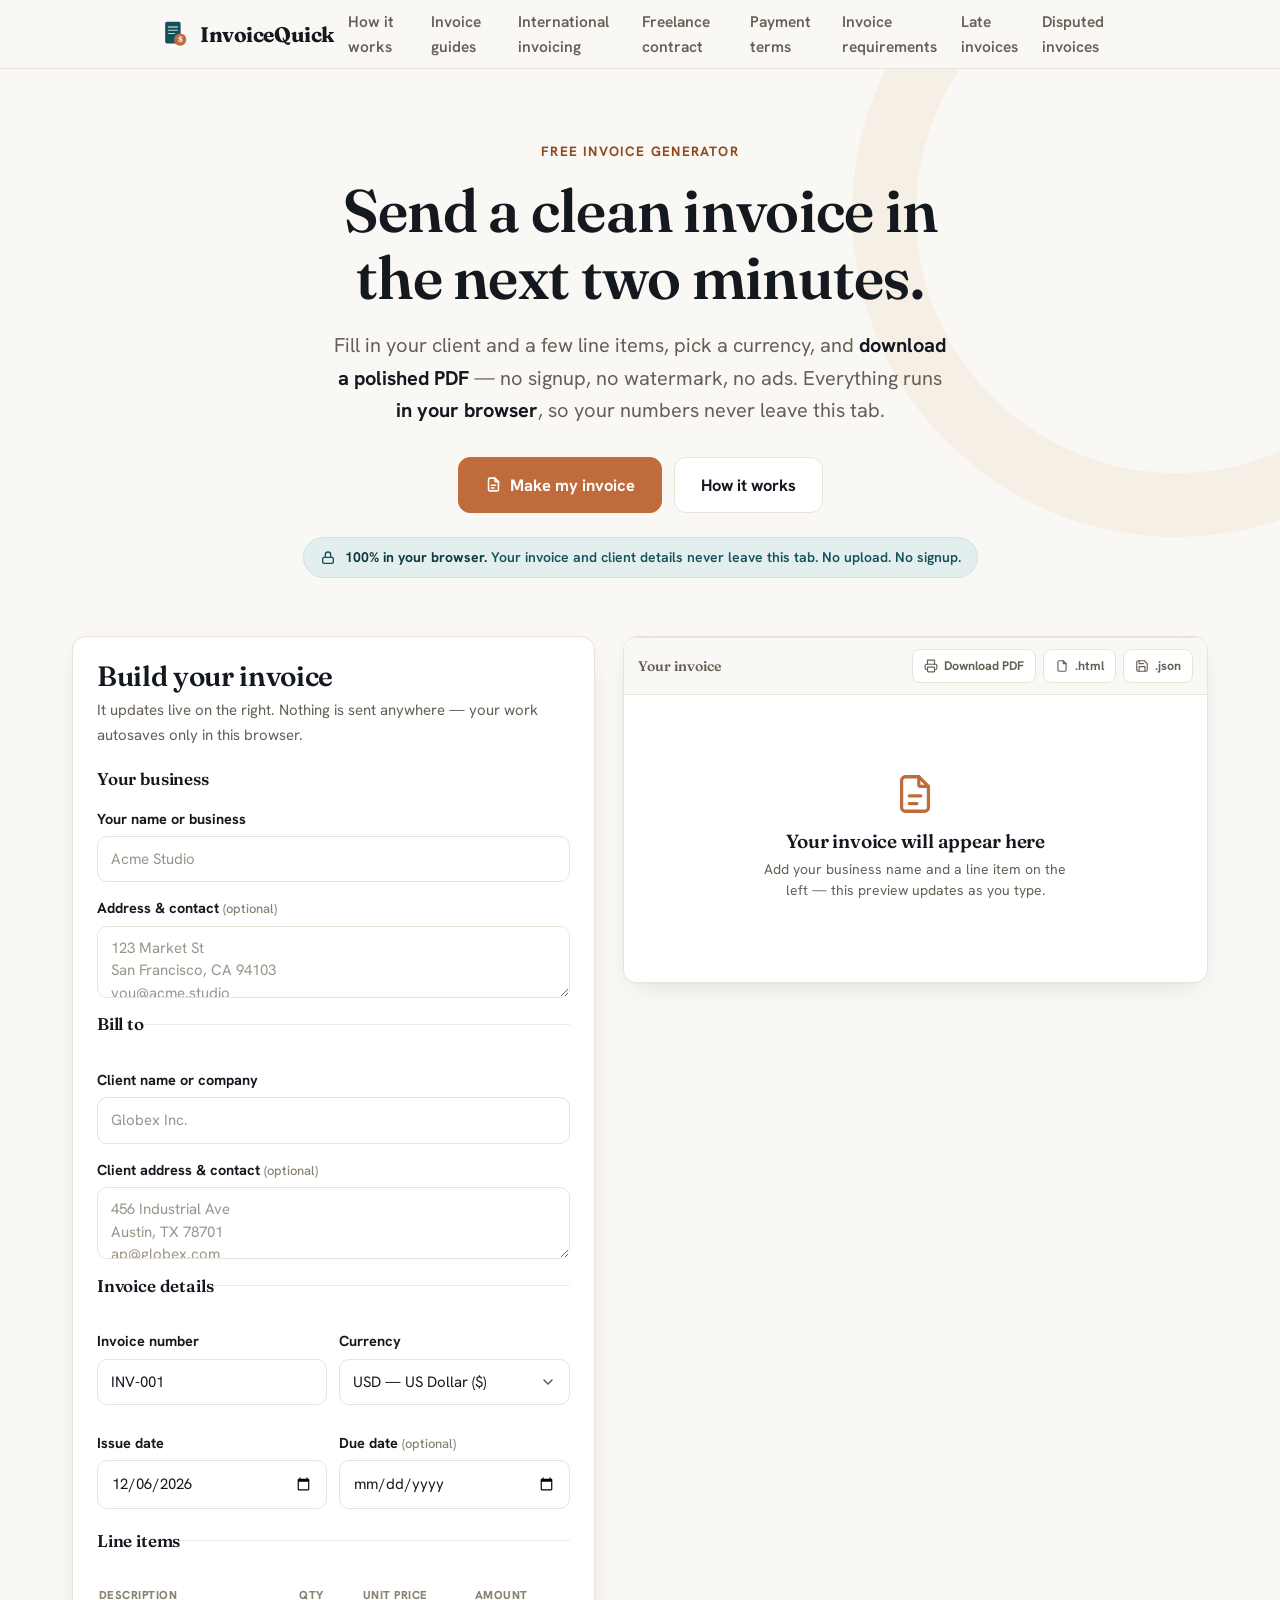
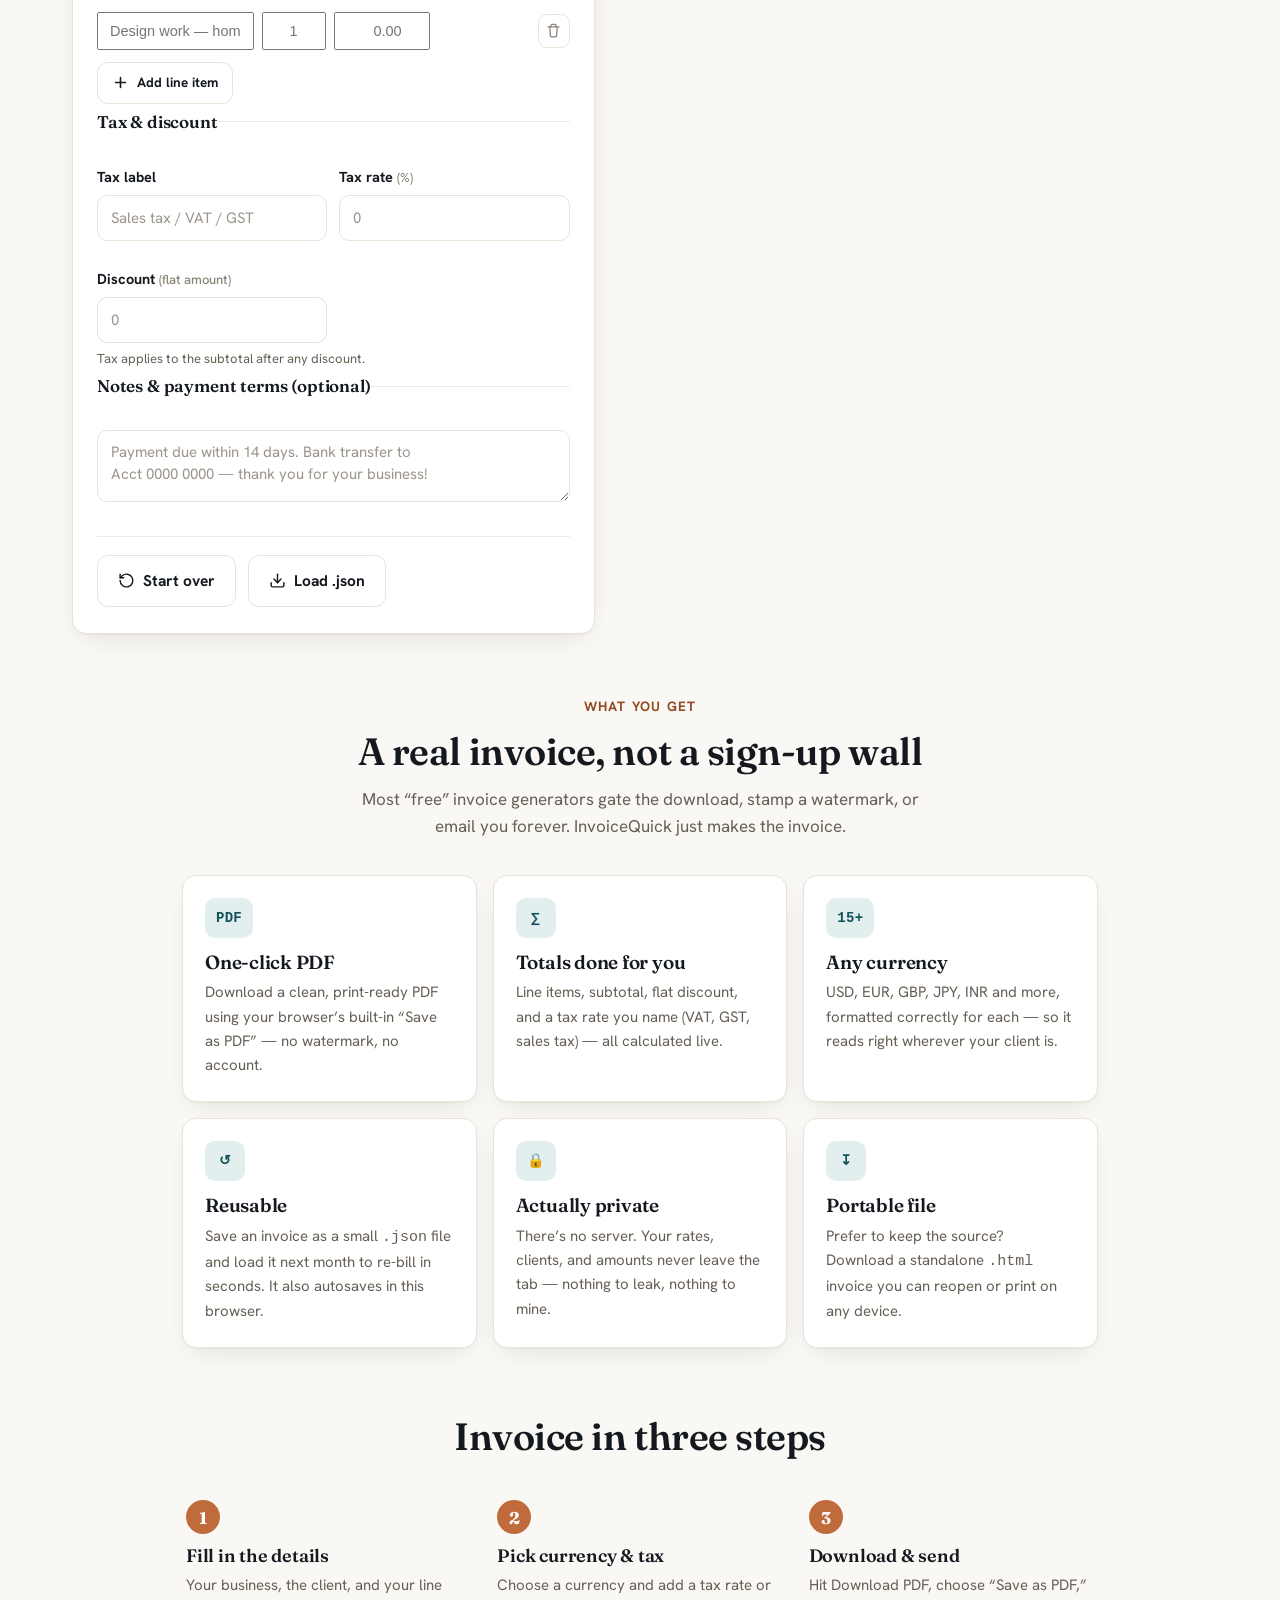
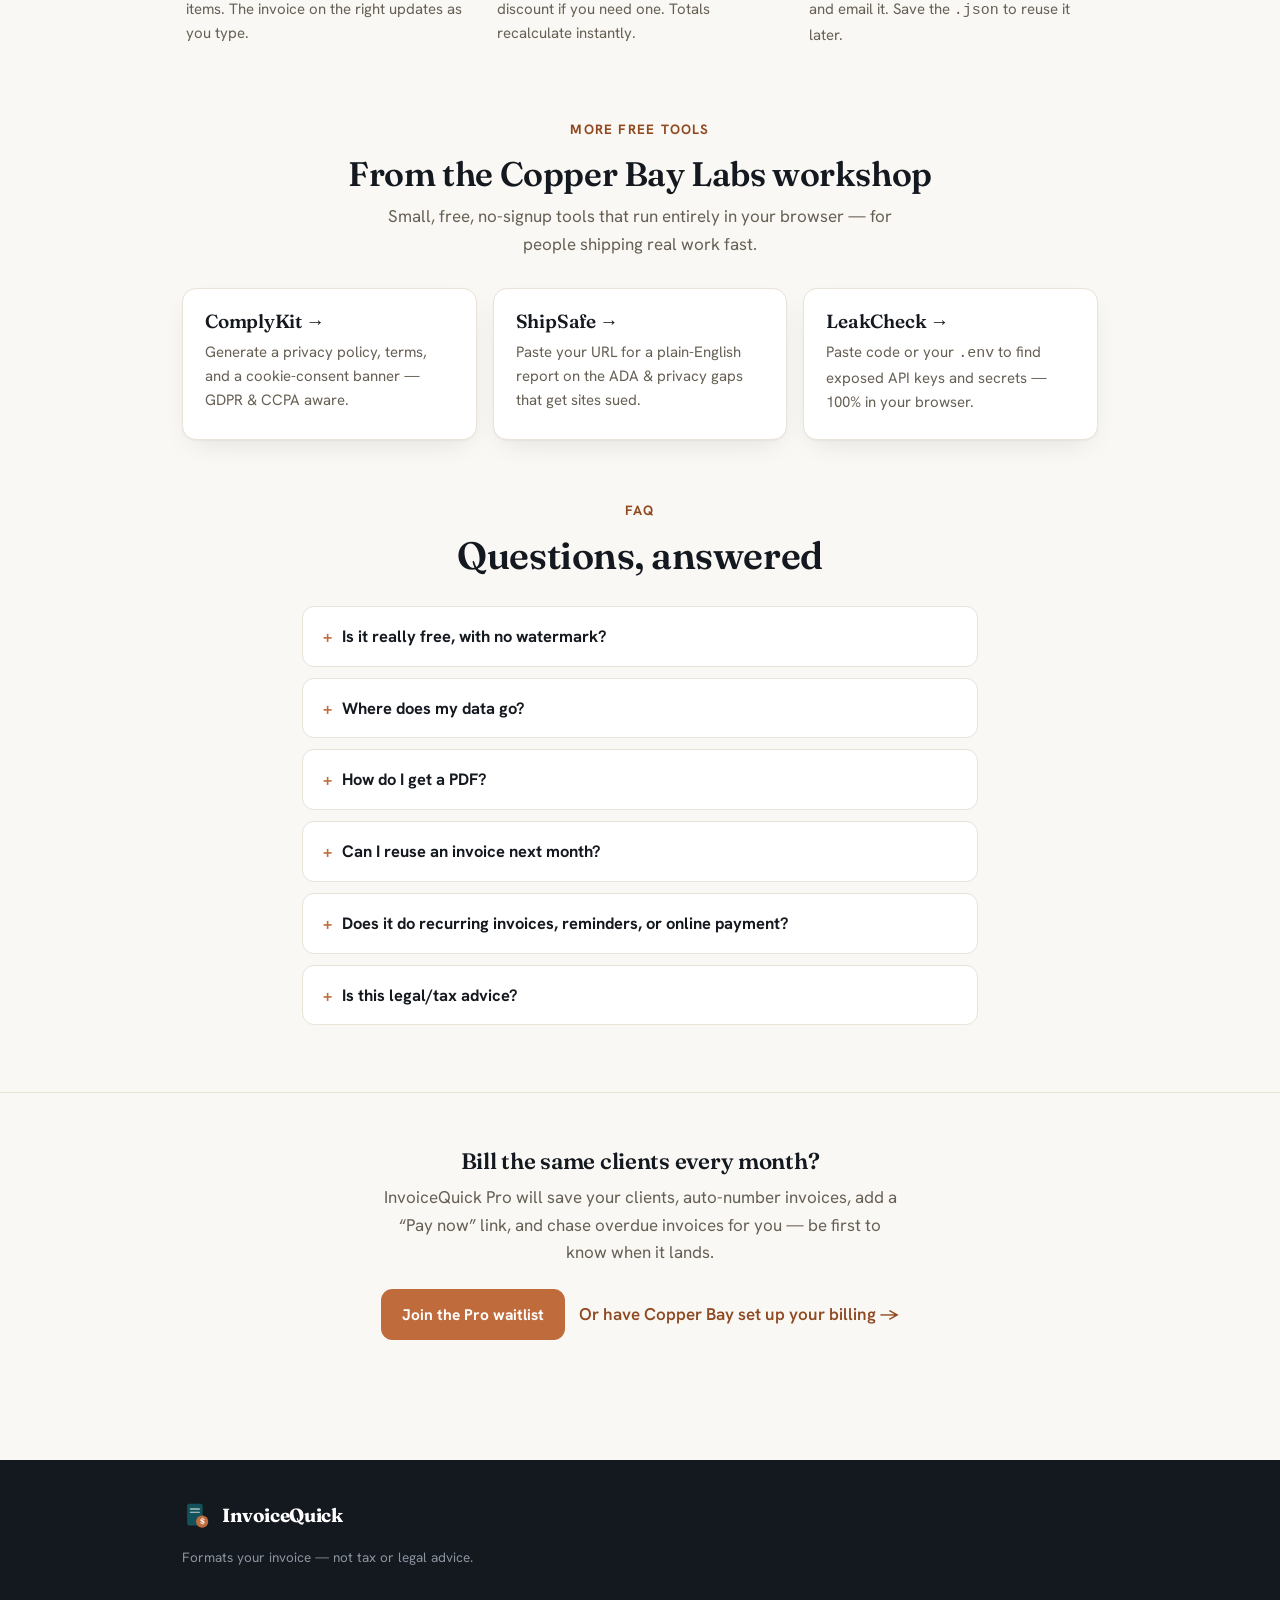
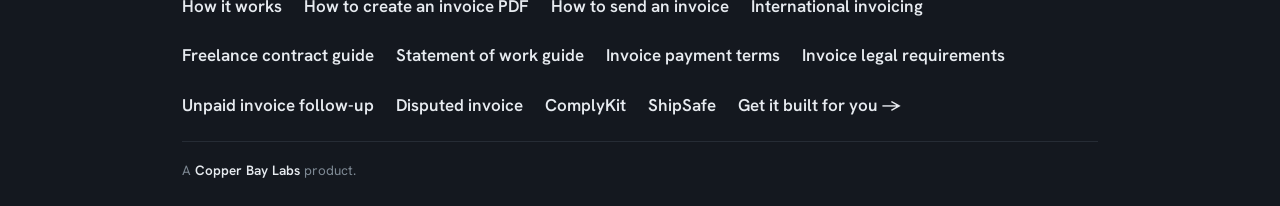
==== commit c668032c: "Add invoice legal requirements guide (ninth guide) + sitemap + index nav New guide: guides/invoice-l" ====
--- a/index.html
+++ b/index.html
@@ -3,13 +3,13 @@
 <head>
 <meta charset="utf-8">
 <meta name="viewport" content="width=device-width, initial-scale=1">
-<title>InvoiceQuick — free invoice generator, PDF in 10 seconds, no signup</title>
-<meta name="description" content="Fill in your client and line items, pick a currency, and download a clean PDF invoice in seconds. 100% in your browser — no signup, no ads, nothing uploaded. Free.">
+<title>InvoiceQuick &mdash; free invoice generator, PDF in 10 seconds, no signup</title>
+<meta name="description" content="Fill in your client and line items, pick a currency, and download a clean PDF invoice in seconds. 100% in your browser &mdash; no signup, no ads, nothing uploaded. Free.">
 <link rel="canonical" href="https://labs.copperbaytech.com/invoicequick/">
 <meta property="og:type" content="website">
 <meta property="og:site_name" content="InvoiceQuick">
-<meta property="og:title" content="InvoiceQuick — free invoice generator, PDF in seconds">
-<meta property="og:description" content="Make a clean, professional invoice and download it as a PDF in seconds. Runs entirely in your browser — no signup, nothing uploaded. Free.">
+<meta property="og:title" content="InvoiceQuick &mdash; free invoice generator, PDF in seconds">
+<meta property="og:description" content="Make a clean, professional invoice and download it as a PDF in seconds. Runs entirely in your browser &mdash; no signup, nothing uploaded. Free.">
 <meta property="og:url" content="https://labs.copperbaytech.com/invoicequick/">
 <meta property="og:image" content="https://labs.copperbaytech.com/invoicequick/og-image.png">
 <meta property="og:image:width" content="1200">
@@ -31,7 +31,7 @@
 
 <header class="masthead" role="banner">
   <div class="wrap hdr-bar">
-    <a class="brand" href="./" aria-label="InvoiceQuick — go to homepage">
+    <a class="brand" href="./" aria-label="InvoiceQuick &mdash; go to homepage">
       <svg class="mark" viewBox="0 0 64 64" aria-hidden="true">
         <rect x="11" y="6" width="33" height="46" rx="4" fill="#13525a"/>
         <line x1="18" y1="17" x2="37" y2="17" stroke="#faf8f4" stroke-width="2.4" stroke-linecap="round"/>
@@ -48,6 +48,7 @@
       <a href="guides/invoice-clients-international.html">International invoicing</a>
       <a href="guides/freelance-contract-template.html">Freelance contract</a>
       <a href="guides/invoice-payment-terms.html">Payment terms</a>
+      <a href="guides/invoice-legal-requirements.html">Invoice requirements</a>
       <a href="guides/follow-up-unpaid-invoice.html">Late invoices</a>
       <a href="guides/handle-disputed-invoice.html">Disputed invoices</a>
     </nav>
@@ -211,7 +212,7 @@
             <div class="export-bar">
               <span class="export-label">Your invoice</span>
               <div class="export-btns">
-                <button type="button" class="exp-btn" id="btnPrint" title="Opens your browser's print dialog — choose &ldquo;Save as PDF&rdquo;.">
+                <button type="button" class="exp-btn" id="btnPrint" title="Opens your browser's print dialog &mdash; choose &ldquo;Save as PDF&rdquo;.">
                   <svg viewBox="0 0 24 24" fill="none" stroke="currentColor" stroke-width="2" stroke-linecap="round" stroke-linejoin="round" aria-hidden="true"><path d="M6 9V2h12v7"/><path d="M6 18H4a2 2 0 0 1-2-2v-5a2 2 0 0 1 2-2h16a2 2 0 0 1 2 2v5a2 2 0 0 1-2 2h-2"/><rect x="6" y="14" width="12" height="8" rx="1"/></svg>
                   <span class="exp-default">Download PDF</span>
                 </button>
@@ -369,7 +370,7 @@
 <footer class="footer" role="contentinfo">
   <div class="wrap foot">
     <div>
-      <a class="brand small" href="./" aria-label="InvoiceQuick — homepage">
+      <a class="brand small" href="./" aria-label="InvoiceQuick &mdash; homepage">
         <svg class="mark" viewBox="0 0 64 64" aria-hidden="true">
           <rect x="11" y="6" width="33" height="46" rx="4" fill="#13525a"/>
           <line x1="18" y1="17" x2="37" y2="17" stroke="#faf8f4" stroke-width="2.4" stroke-linecap="round"/>
@@ -389,6 +390,7 @@
       <a href="guides/freelance-contract-template.html">Freelance contract guide</a>
       <a href="guides/statement-of-work-template.html">Statement of work guide</a>
       <a href="guides/invoice-payment-terms.html">Invoice payment terms</a>
+      <a href="guides/invoice-legal-requirements.html">Invoice legal requirements</a>
       <a href="guides/follow-up-unpaid-invoice.html">Unpaid invoice follow-up</a>
       <a href="guides/handle-disputed-invoice.html">Disputed invoice</a>
       <a href="https://labs.copperbaytech.com/complykit/" target="_blank" rel="noopener noreferrer">ComplyKit</a>
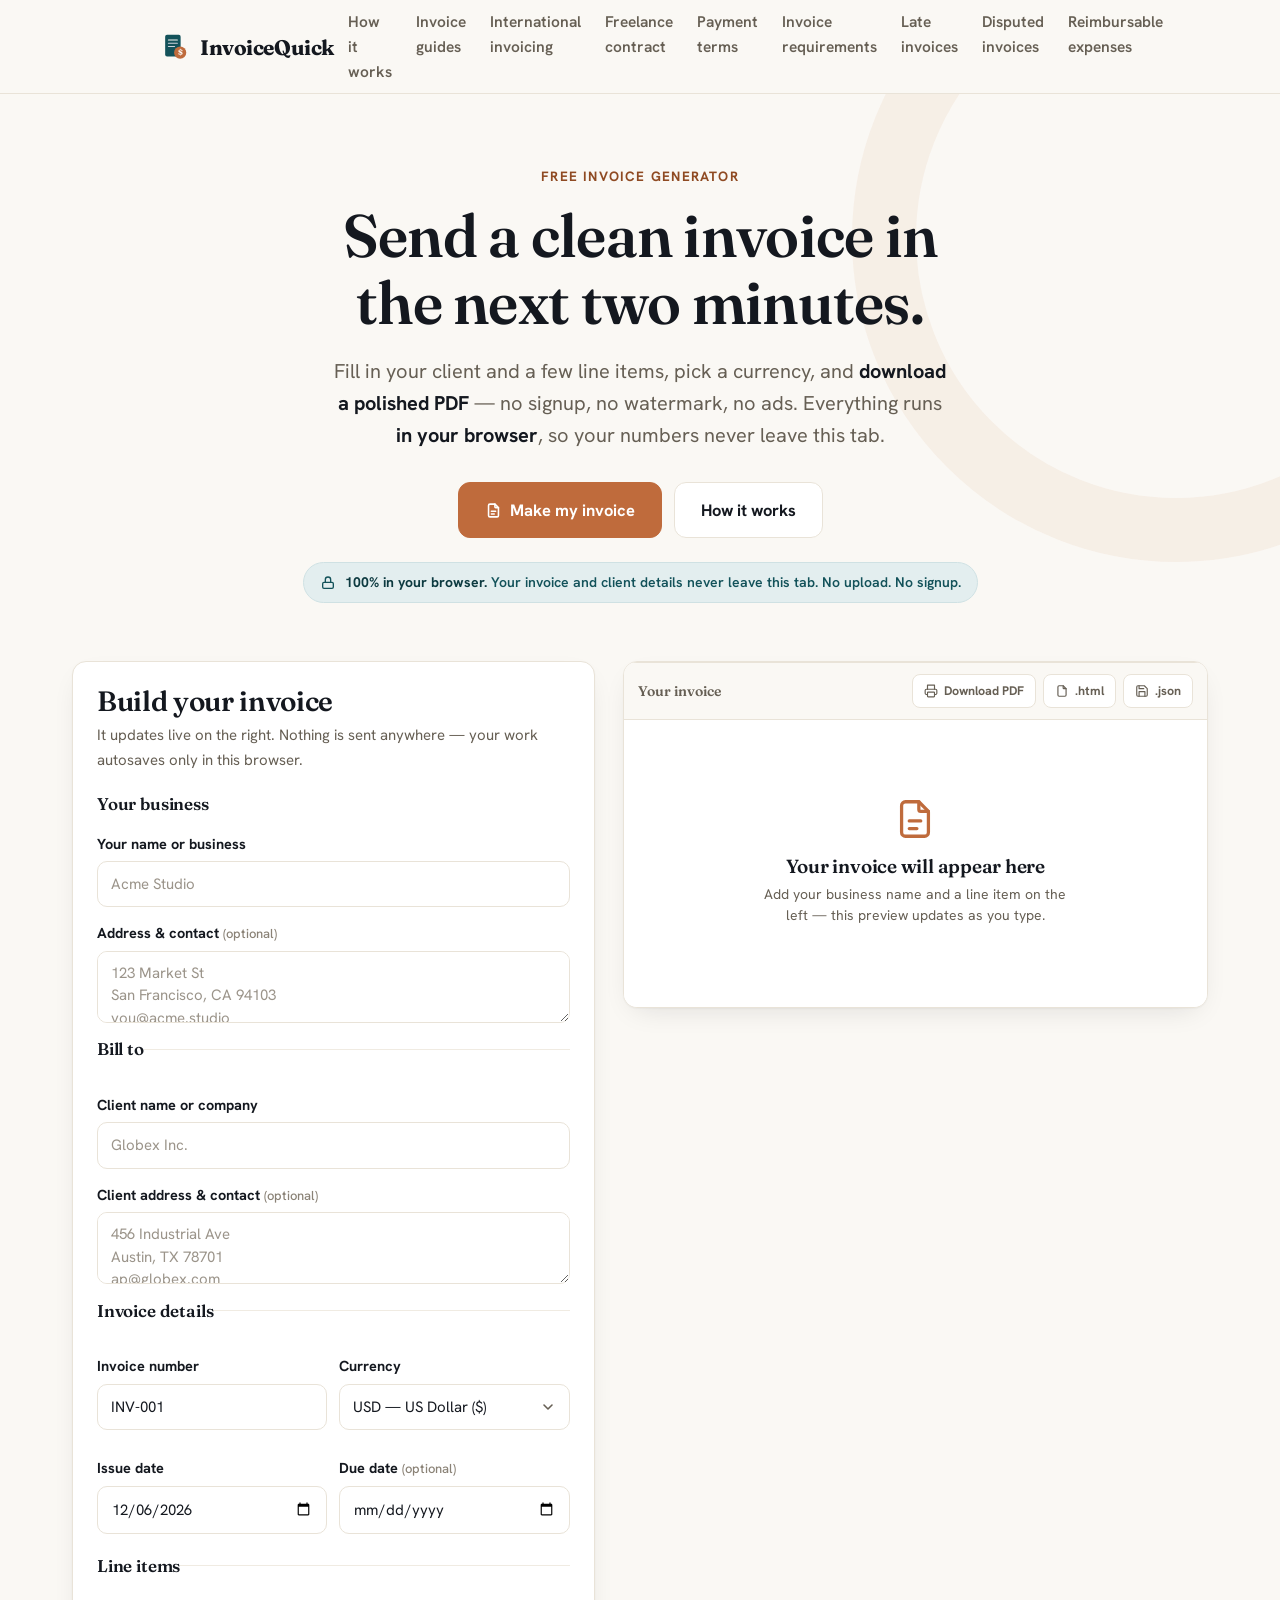
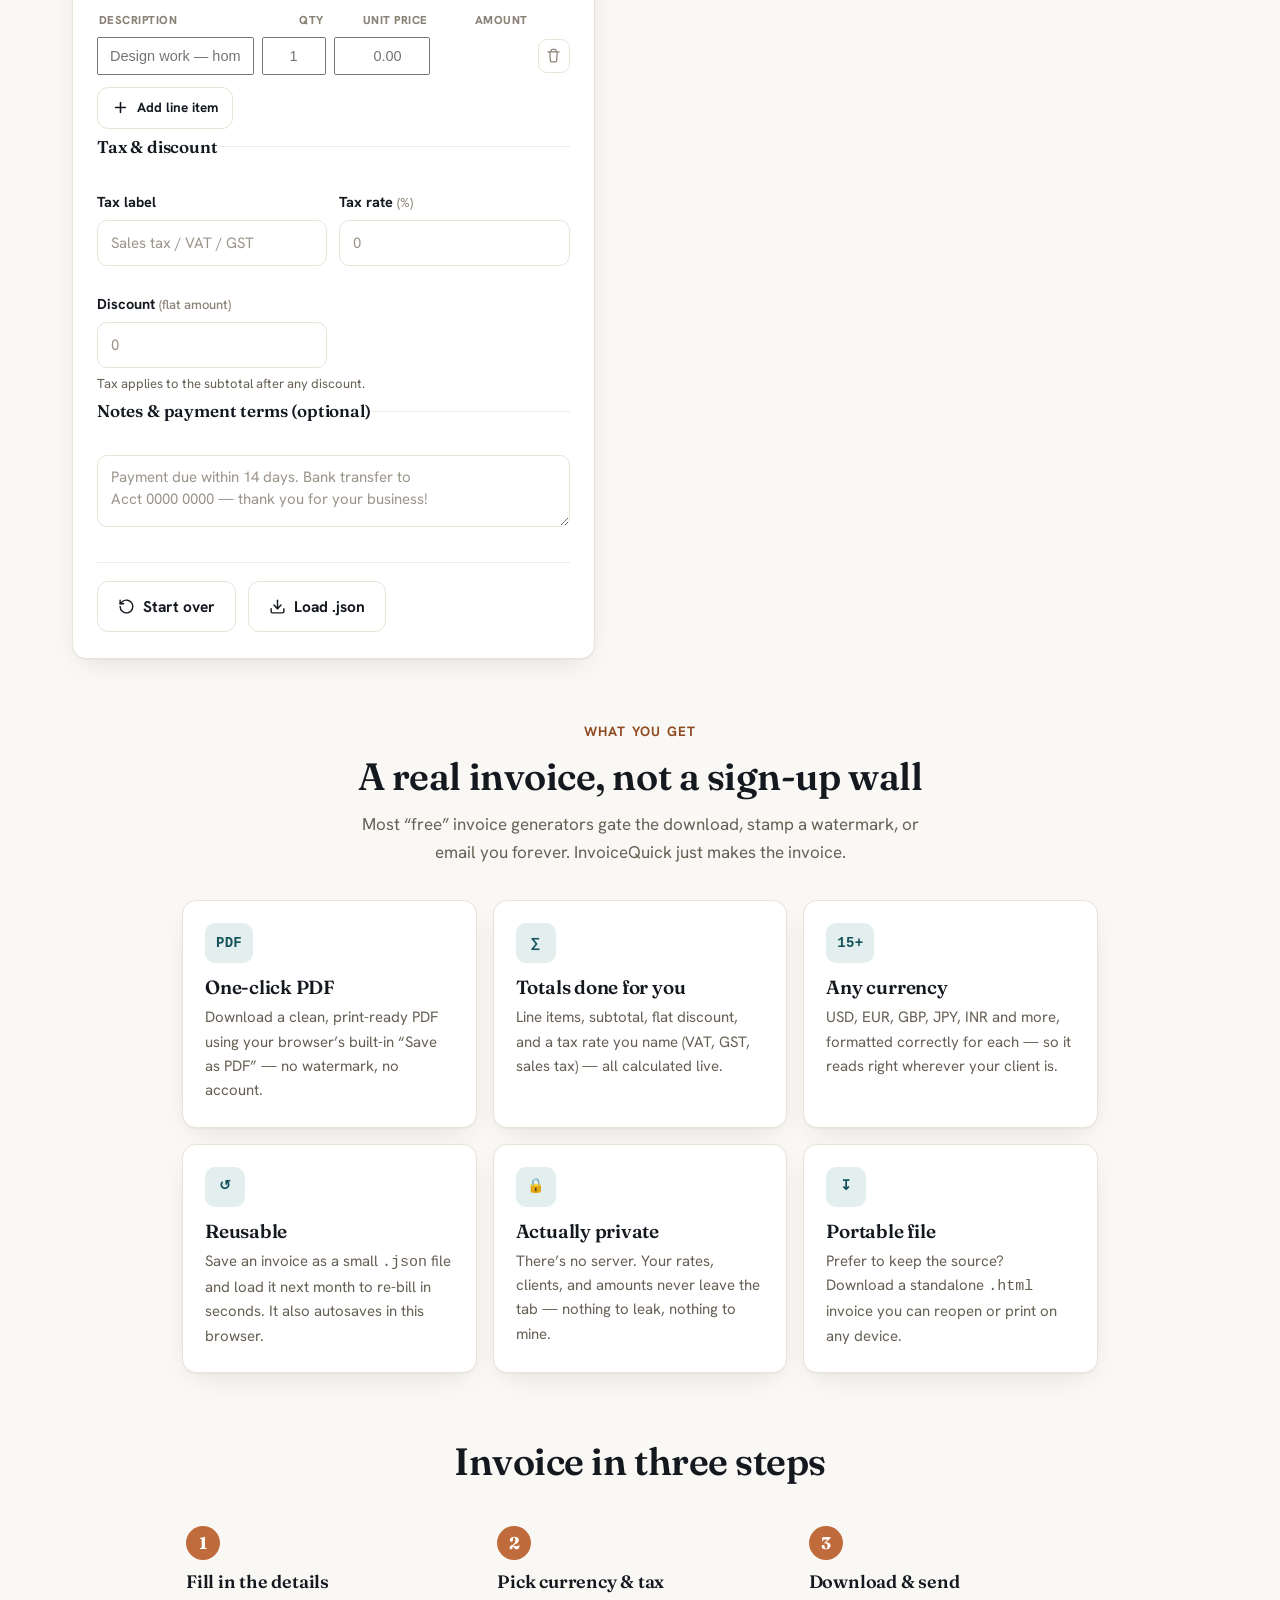
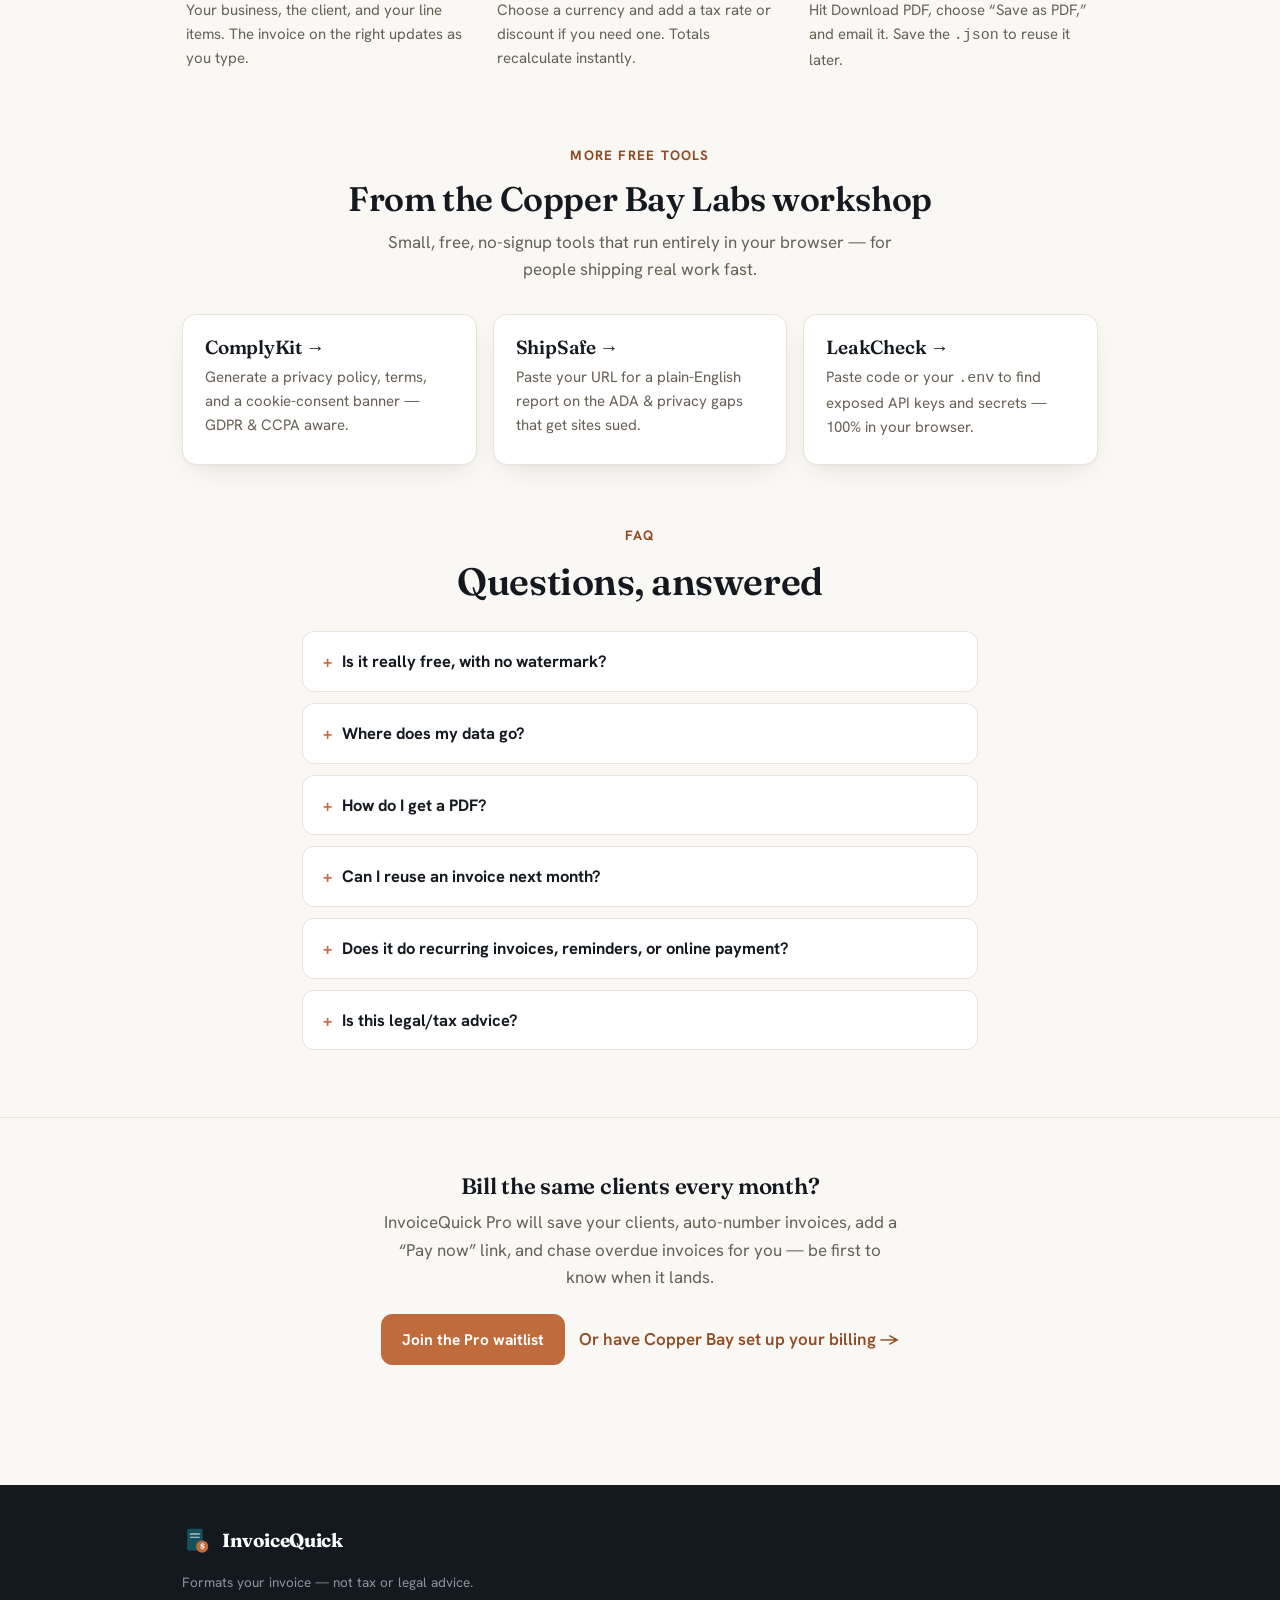
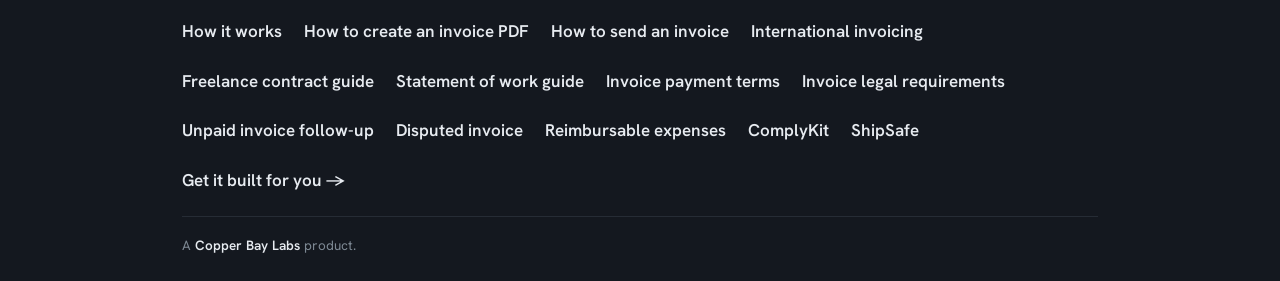
==== commit 14682409: "Add guide: how to invoice for reimbursable expenses (InvoiceQuick tenth guide) Targets "reimbursable" ====
--- a/index.html
+++ b/index.html
@@ -51,6 +51,7 @@
       <a href="guides/invoice-legal-requirements.html">Invoice requirements</a>
       <a href="guides/follow-up-unpaid-invoice.html">Late invoices</a>
       <a href="guides/handle-disputed-invoice.html">Disputed invoices</a>
+      <a href="guides/invoice-reimbursable-expenses.html">Reimbursable expenses</a>
     </nav>
   </div>
 </header>
@@ -393,6 +394,7 @@
       <a href="guides/invoice-legal-requirements.html">Invoice legal requirements</a>
       <a href="guides/follow-up-unpaid-invoice.html">Unpaid invoice follow-up</a>
       <a href="guides/handle-disputed-invoice.html">Disputed invoice</a>
+      <a href="guides/invoice-reimbursable-expenses.html">Reimbursable expenses</a>
       <a href="https://labs.copperbaytech.com/complykit/" target="_blank" rel="noopener noreferrer">ComplyKit</a>
       <a href="https://labs.copperbaytech.com/shipsafe/" target="_blank" rel="noopener noreferrer">ShipSafe</a>
       <a href="https://copperbaytech.com" target="_blank" rel="noopener noreferrer">Get it built for you &rarr;</a>
